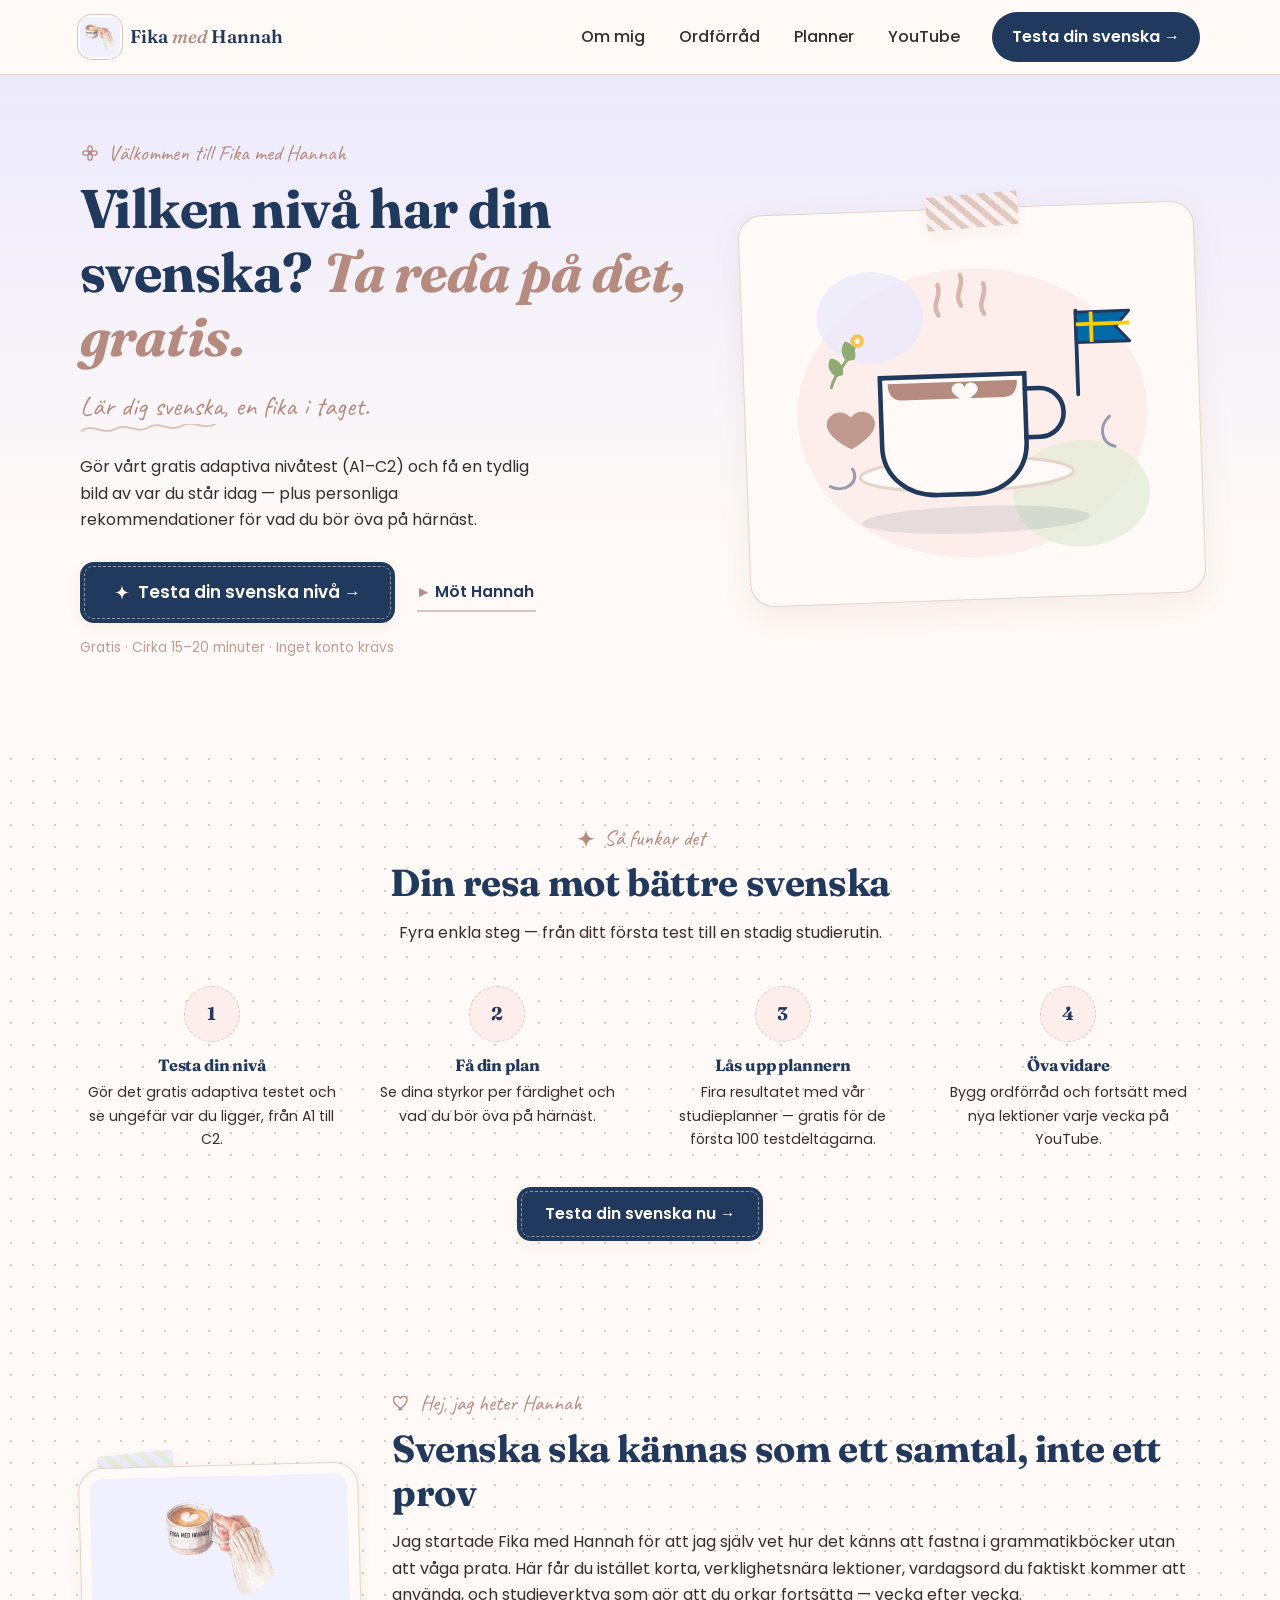
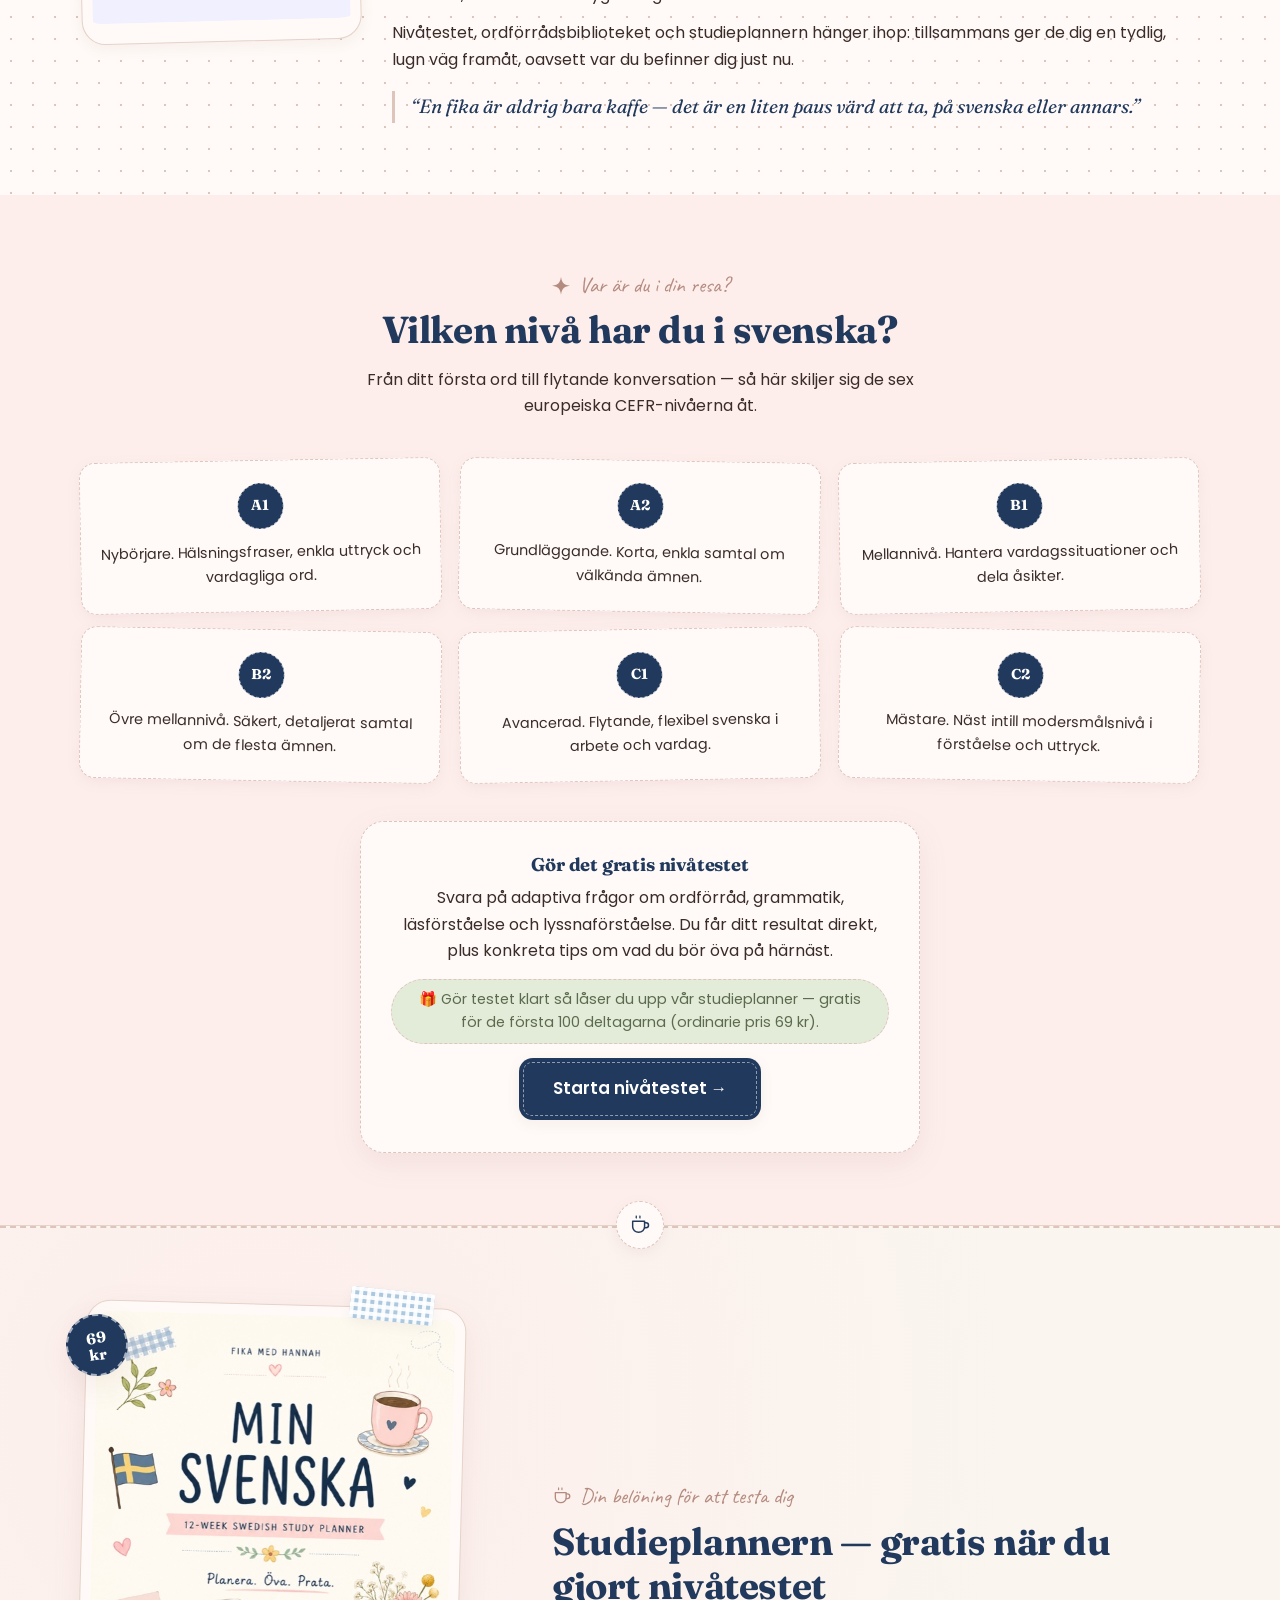
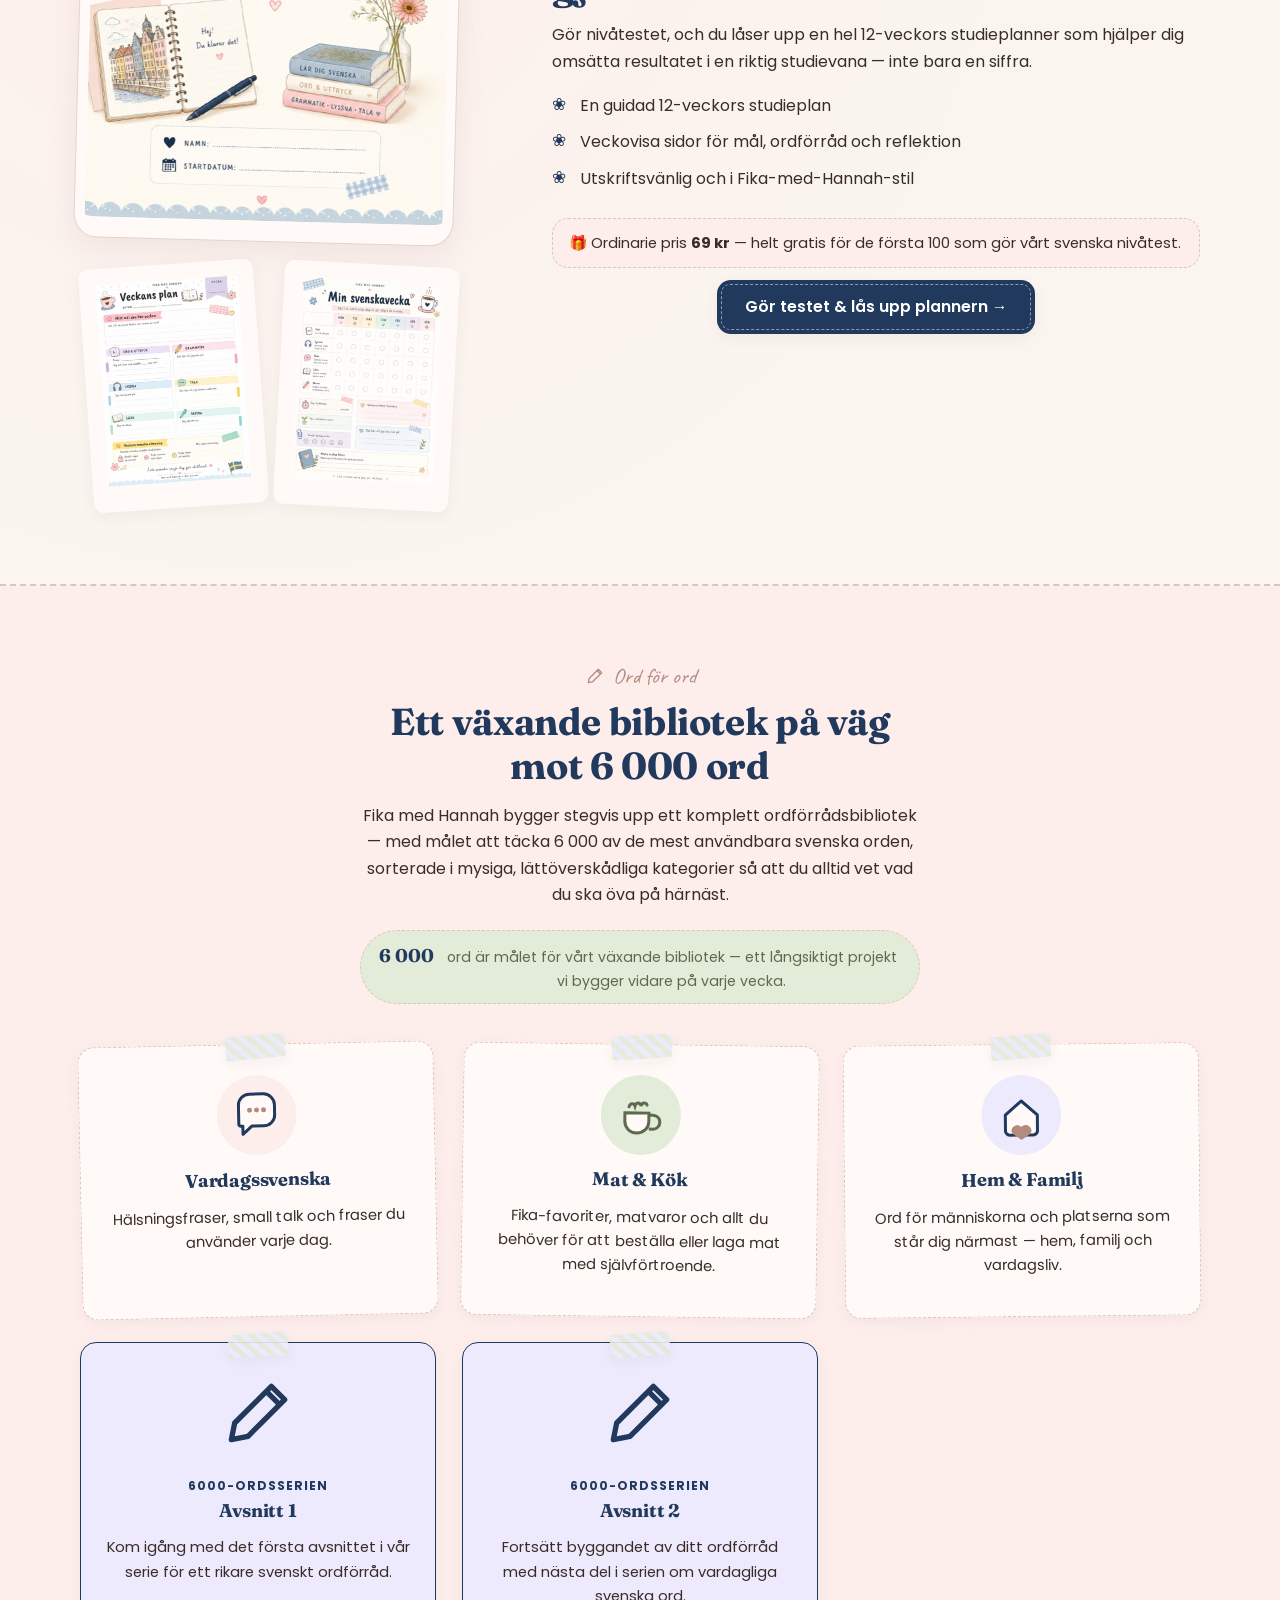
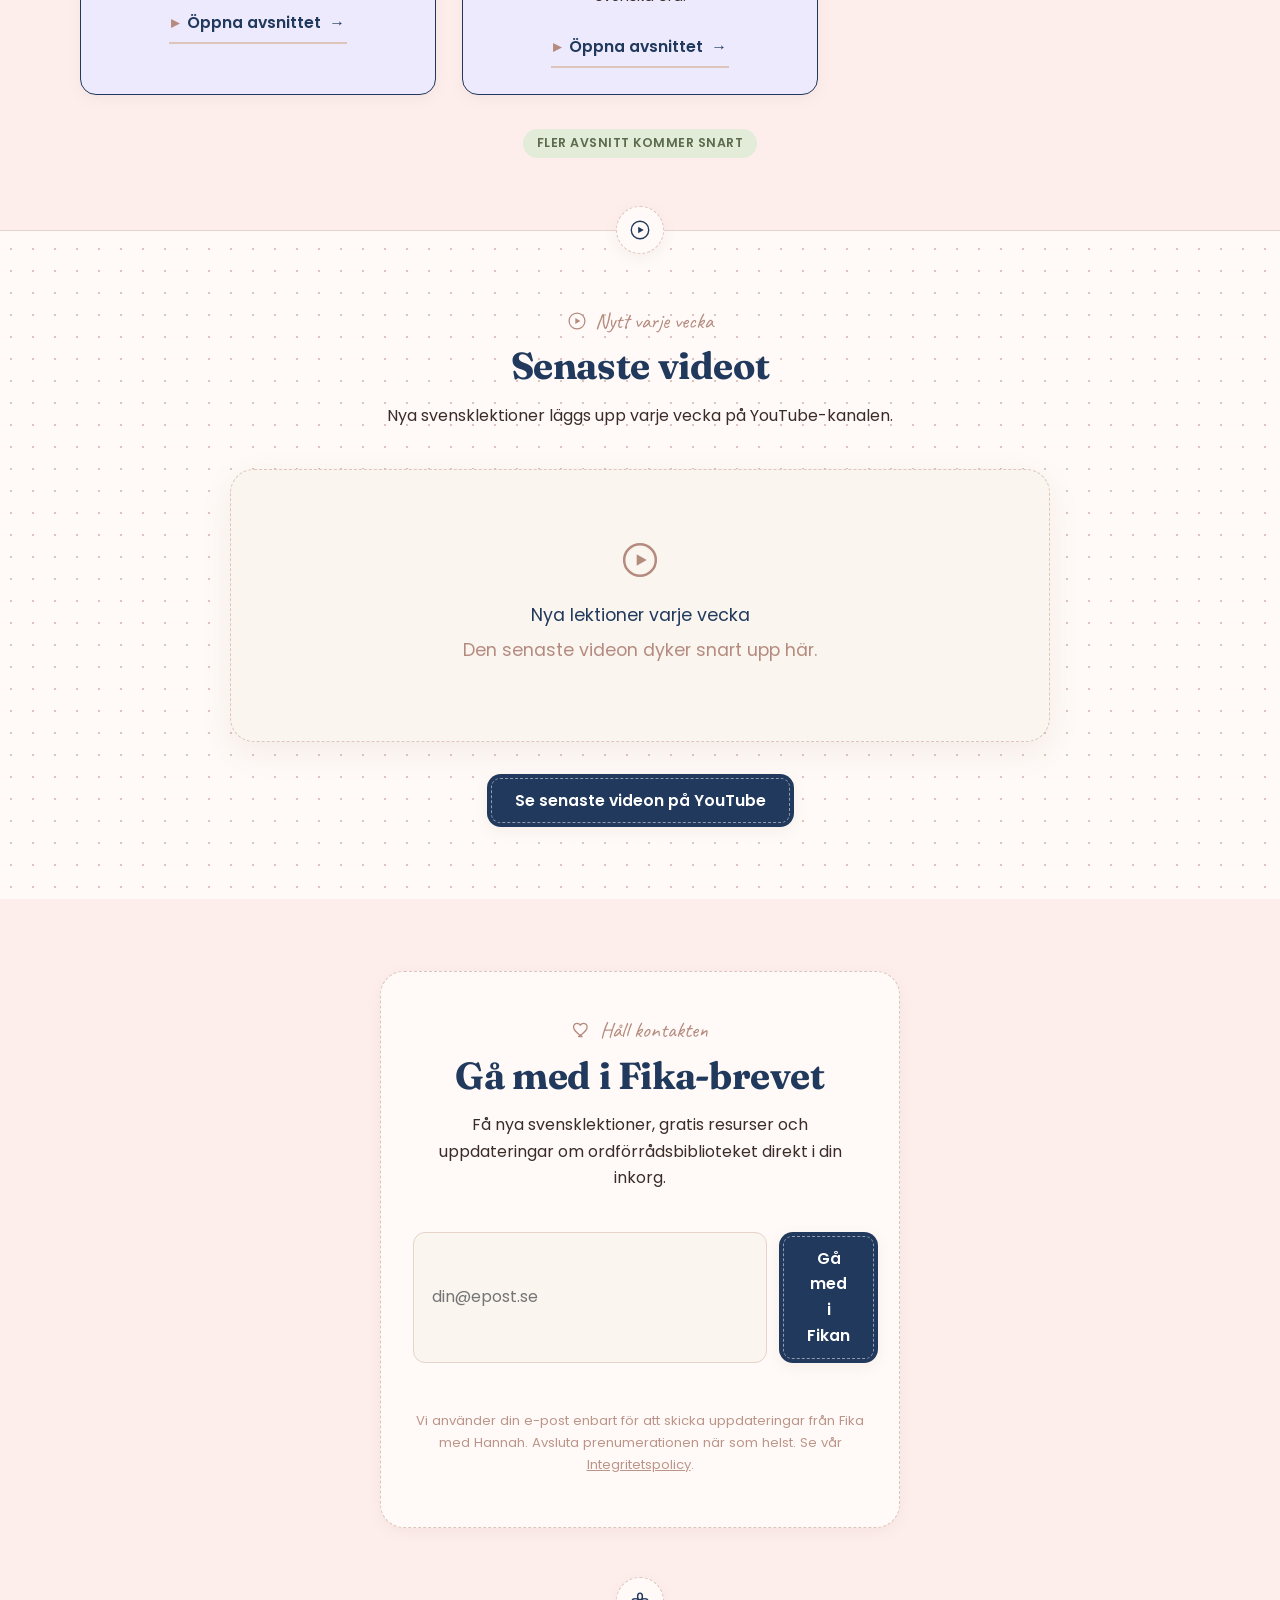
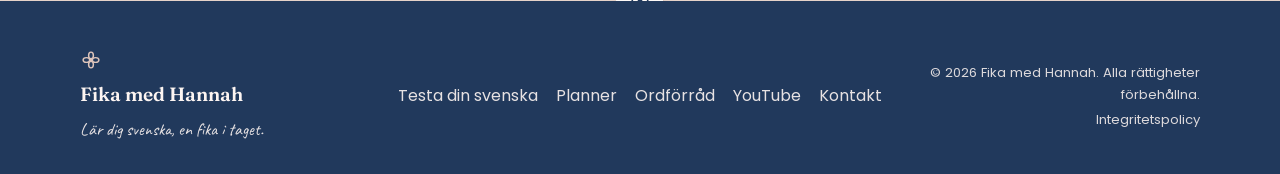
==== index.html @ 41937614 "Add word series episode 1 and 2" ====
<!DOCTYPE html>
<html lang="sv">
<head>
  <meta charset="UTF-8">
  <title>Fika med Hannah — Lär dig svenska, en fika i taget</title>
  <meta name="viewport" content="width=device-width, initial-scale=1.0">
  <meta name="description" content="Gör Fika med Hannahs gratis svenska nivåtest (A1–C2), få personliga rekommendationer och lås upp en gratis studieplanner — lär dig svenska, en fika i taget.">
  <meta name="theme-color" content="#fdeeec">

  <!-- Open Graph / social preview — replace og:image with a real 1200x630 brand image later -->
  <meta property="og:title" content="Fika med Hannah — Testa din svenska nivå, gratis">
  <meta property="og:description" content="Gör det gratis svenska nivåtestet (A1–C2) och lås upp en gratis studieplanner från Fika med Hannah.">
  <meta property="og:type" content="website">
  <meta property="og:image" content="assets/logo.png">

  <link rel="icon" type="image/svg+xml" href="assets/favicon.svg">
  <link rel="apple-touch-icon" href="assets/logo.png">

  <!-- Google Fonts: Fraunces (headings) + Poppins (body) + Caveat (hand-written accents) — matches the existing Fika med Hannah brand materials -->
  <link rel="preconnect" href="https://fonts.googleapis.com">
  <link rel="preconnect" href="https://fonts.gstatic.com" crossorigin>
  <link href="https://fonts.googleapis.com/css2?family=Fraunces:opsz,wght@9..144,500;9..144,600;9..144,700&family=Poppins:wght@400;500;600;700&family=Caveat:wght@600&display=swap" rel="stylesheet">

  <link rel="stylesheet" href="styles.css">
</head>
<body>

  <!-- Hand-drawn icon sprite used for decorative accents throughout the page -->
  <svg aria-hidden="true" style="position:absolute;width:0;height:0;overflow:hidden">
    <defs>
      <symbol id="i-flower" viewBox="0 0 24 24">
        <g fill="none" stroke="currentColor" stroke-width="1.6" stroke-linecap="round" stroke-linejoin="round">
          <ellipse cx="12" cy="7" rx="2.6" ry="3.6"/>
          <ellipse cx="12" cy="17" rx="2.6" ry="3.6"/>
          <ellipse cx="7" cy="12" rx="3.6" ry="2.6"/>
          <ellipse cx="17" cy="12" rx="3.6" ry="2.6"/>
          <circle cx="12" cy="12" r="2.2" fill="currentColor" stroke="none"/>
        </g>
      </symbol>
      <symbol id="i-heart" viewBox="0 0 24 24">
        <path d="M12 20s-7-4.6-9.5-9C.8 7.8 2.4 4 6 4c2 0 3.4 1.1 4 2.4C10.6 5.1 12 4 14 4c3.6 0 5.2 3.8 3.5 7-2.5 4.4-9.5 9-9.5 9z"
              fill="none" stroke="currentColor" stroke-width="1.6" stroke-linejoin="round"/>
      </symbol>
      <symbol id="i-star" viewBox="0 0 24 24">
        <path d="M12 2c.6 4.4 1.8 6.6 3 7.8 1.2 1.2 3.4 2.4 7.8 3-4.4.6-6.6 1.8-7.8 3-1.2 1.2-2.4 3.4-3 7.8-.6-4.4-1.8-6.6-3-7.8C7.8 14.6 5.6 13.4 1.2 12.8 5.6 12.2 7.8 11 9 9.8c1.2-1.2 2.4-3.4 3-7.8z"
              fill="currentColor"/>
      </symbol>
      <symbol id="i-mug" viewBox="0 0 24 24">
        <g fill="none" stroke="currentColor" stroke-width="1.6" stroke-linecap="round" stroke-linejoin="round">
          <path d="M4 8h13v6c0 3.3-2.9 6-6.5 6S4 17.3 4 14V8z"/>
          <path d="M17 9.5h1.5a2.8 2.8 0 0 1 0 5.6H17"/>
          <path d="M8 4.3c-.6-.7.3-1-.1-2M12 4.3c-.6-.7.3-1-.1-2" stroke-width="1.4"/>
        </g>
      </symbol>
      <symbol id="i-pencil" viewBox="0 0 24 24">
        <path d="M4 20l1-5 11-11 4 4-11 11-5 1z" fill="none" stroke="currentColor" stroke-width="1.6" stroke-linejoin="round"/>
        <path d="M14.5 5.5l4 4" fill="none" stroke="currentColor" stroke-width="1.6"/>
      </symbol>
      <symbol id="i-swirl" viewBox="0 0 180 14">
        <path d="M2 8c14-10 26 6 40-2 14-8 26 6 40-2 14-8 26 6 40-2 14-8 26 6 40-2"
              fill="none" stroke="currentColor" stroke-width="2.4" stroke-linecap="round"/>
      </symbol>
      <symbol id="i-play" viewBox="0 0 24 24">
        <circle cx="12" cy="12" r="9.5" fill="none" stroke="currentColor" stroke-width="1.5"/>
        <path d="M10 8.5l6 3.5-6 3.5z" fill="currentColor"/>
      </symbol>
    </defs>
  </svg>

  <a class="skip-link" href="#main">Skip to main content</a>

  <!-- ============ HEADER / NAV ============ -->
  <header class="site-header" id="siteHeader">
    <div class="wrap header-inner">
      <a class="brand" href="#home" aria-label="Fika med Hannah — home">
        <img class="brand-mark" src="assets/logo.png" alt="" width="40" height="40">
        <span class="brand-name">Fika <em>med</em> Hannah</span>
      </a>

      <button class="nav-toggle" id="navToggle" aria-expanded="false" aria-controls="primaryNav">
        <span class="sr-only">Menu</span>
        <span class="nav-toggle-bar"></span>
      </button>

      <nav class="primary-nav" id="primaryNav" aria-label="Primary">
        <ul>
          <li><a href="#about">Om mig</a></li>
          <li><a href="#vocabulary">Ordförråd</a></li>
          <li><a href="#planner">Planner</a></li>
          <li><a data-config-href="youtubeChannelUrl" href="#" target="_blank" rel="noopener">YouTube</a></li>
          <li><a class="nav-cta" href="level-test/">Testa din svenska &rarr;</a></li>
        </ul>
      </nav>
    </div>
  </header>

  <main id="main">

    <!-- ============ HERO ============ -->
    <section class="hero" id="home">
      <div class="wrap hero-inner">
        <div class="hero-copy">
          <p class="eyebrow"><svg class="eyebrow-icon" aria-hidden="true"><use href="#i-flower"/></svg>Välkommen till Fika med Hannah</p>
          <h1>Vilken nivå har din svenska? <em>Ta reda på det, gratis.</em></h1>
          <p class="tagline">Lär dig svenska, en fika i taget.</p>
          <svg class="tagline-swirl" aria-hidden="true"><use href="#i-swirl"/></svg>
          <p class="hero-text">
            Gör vårt gratis adaptiva nivåtest (A1–C2) och få en tydlig bild av var du står idag —
            plus personliga rekommendationer för vad du bör öva på härnäst.
          </p>
          <div class="button-row">
            <a class="btn btn-primary btn-large" href="level-test/"><svg aria-hidden="true" width="16" height="16"><use href="#i-star"/></svg>Testa din svenska nivå &rarr;</a>
            <a class="btn btn-secondary" href="#about">Möt Hannah</a>
          </div>
          <p class="hero-meta">Gratis · Cirka 15–20 minuter · Inget konto krävs</p>
        </div>

        <div class="hero-visual" aria-hidden="false">
          <img src="assets/hero-illustration.svg" alt="Illustration av en kaffekopp med hjärtformad mjölkskum, en svensk flaggvimpel och en liten blomkvist" width="560" height="460">
        </div>
      </div>
    </section>

    <!-- ============ HOW IT WORKS ============ -->
    <section class="section features" id="how-it-works">
      <div class="wrap">
        <div class="section-head center">
          <p class="eyebrow"><svg class="eyebrow-icon" aria-hidden="true"><use href="#i-star"/></svg>Så funkar det</p>
          <h2>Din resa mot bättre svenska</h2>
          <p>Fyra enkla steg — från ditt första test till en stadig studierutin.</p>
        </div>
        <ul class="feature-grid" role="list">
          <li class="feature-card">
            <span class="feature-icon feature-icon-num">1</span>
            <h3>Testa din nivå</h3>
            <p>Gör det gratis adaptiva testet och se ungefär var du ligger, från A1 till C2.</p>
          </li>
          <li class="feature-card">
            <span class="feature-icon feature-icon-num">2</span>
            <h3>Få din plan</h3>
            <p>Se dina styrkor per färdighet och vad du bör öva på härnäst.</p>
          </li>
          <li class="feature-card">
            <span class="feature-icon feature-icon-num">3</span>
            <h3>Lås upp plannern</h3>
            <p>Fira resultatet med vår studieplanner — gratis för de första 100 testdeltagarna.</p>
          </li>
          <li class="feature-card">
            <span class="feature-icon feature-icon-num">4</span>
            <h3>Öva vidare</h3>
            <p>Bygg ordförråd och fortsätt med nya lektioner varje vecka på YouTube.</p>
          </li>
        </ul>
        <div class="center how-it-works-cta">
          <a class="btn btn-primary" href="level-test/">Testa din svenska nu &rarr;</a>
        </div>
      </div>
    </section>

    <!-- ============ ABOUT ============ -->
    <section class="section about" id="about">
      <div class="wrap about-inner">
        <div class="about-photo">
          <img src="assets/logo.png" alt="Fika med Hannahs varumärkesillustration av en mugg, hållen under en varm fika">
        </div>
        <div class="about-copy">
          <p class="eyebrow"><svg class="eyebrow-icon" aria-hidden="true"><use href="#i-heart"/></svg>Hej, jag heter Hannah</p>
          <h2>Svenska ska kännas som ett samtal, inte ett prov</h2>
          <p>
            Jag startade Fika med Hannah för att jag själv vet hur det känns att fastna i grammatikböcker
            utan att våga prata. Här får du istället korta, verklighetsnära lektioner, vardagsord du
            faktiskt kommer att använda, och studieverktyg som gör att du orkar fortsätta — vecka efter vecka.
          </p>
          <p>
            Nivåtestet, ordförrådsbiblioteket och studieplannern hänger ihop: tillsammans ger de dig en
            tydlig, lugn väg framåt, oavsett var du befinner dig just nu.
          </p>
          <p class="pull-quote">&ldquo;En fika är aldrig bara kaffe — det är en liten paus värd att ta, på svenska eller annars.&rdquo;</p>
        </div>
      </div>
    </section>

    <!-- ============ SWEDISH LEVEL TEST ============ -->
    <section class="section level-test alt-bg" id="level-test">
      <div class="wrap">
        <div class="section-head center">
          <p class="eyebrow"><svg class="eyebrow-icon" aria-hidden="true"><use href="#i-star"/></svg>Var är du i din resa?</p>
          <h2>Vilken nivå har du i svenska?</h2>
          <p>Från ditt första ord till flytande konversation — så här skiljer sig de sex europeiska CEFR-nivåerna åt.</p>
        </div>

        <ul class="level-grid" role="list">
          <li class="level-card"><span class="level-tag">A1</span><p>Nybörjare. Hälsningsfraser, enkla uttryck och vardagliga ord.</p></li>
          <li class="level-card"><span class="level-tag">A2</span><p>Grundläggande. Korta, enkla samtal om välkända ämnen.</p></li>
          <li class="level-card"><span class="level-tag">B1</span><p>Mellannivå. Hantera vardagssituationer och dela åsikter.</p></li>
          <li class="level-card"><span class="level-tag">B2</span><p>Övre mellannivå. Säkert, detaljerat samtal om de flesta ämnen.</p></li>
          <li class="level-card"><span class="level-tag">C1</span><p>Avancerad. Flytande, flexibel svenska i arbete och vardag.</p></li>
          <li class="level-card"><span class="level-tag">C2</span><p>Mästare. Näst intill modersmålsnivå i förståelse och uttryck.</p></li>
        </ul>

        <div class="lt-cta-panel center">
          <h3>Gör det gratis nivåtestet</h3>
          <p>Svara på adaptiva frågor om ordförråd, grammatik, läsförståelse och lyssnaförståelse. Du får ditt resultat direkt, plus konkreta tips om vad du bör öva på härnäst.</p>
          <p class="lt-bonus-note">🎁 Gör testet klart så låser du upp vår studieplanner — gratis för de första 100 deltagarna (ordinarie pris 69 kr).</p>
          <a class="btn btn-primary btn-large" href="level-test/">Starta nivåtestet &rarr;</a>
        </div>
      </div>
    </section>

    <!-- ============ STUDY PLANNER (paid, first 100 downloads free) ============ -->
    <div class="divider" aria-hidden="true"><span class="divider-medallion"><svg><use href="#i-mug"/></svg></span></div>
    <section class="section planner-feature" id="planner">
      <div class="wrap planner-inner">
        <div class="planner-visual">
          <span class="price-sticker" aria-hidden="true">69<br>kr</span>
          <img src="assets/planner-cover.jpg" alt="Cover of the Min Svenska 12-week Swedish study planner by Fika med Hannah" width="509" height="720">
          <div class="planner-gallery">
            <img src="assets/planner-preview-1.jpg" alt="A weekly planning page inside the study planner, with a colour-coded day-by-day study schedule" width="452" height="640">
            <img src="assets/planner-preview-2.jpg" alt="A weekly habit tracker page inside the study planner for logging words, listening, speaking, reading and writing practice" width="452" height="640">
          </div>
        </div>
        <div class="planner-copy">
          <p class="eyebrow"><svg class="eyebrow-icon" aria-hidden="true"><use href="#i-mug"/></svg>Din belöning för att testa dig</p>
          <h2>Studieplannern — gratis när du gjort nivåtestet</h2>
          <p>Gör nivåtestet, och du låser upp en hel 12-veckors studieplanner som hjälper dig omsätta resultatet i en riktig studievana — inte bara en siffra.</p>
          <ul class="planner-points">
            <li>En guidad 12-veckors studieplan</li>
            <li>Veckovisa sidor för mål, ordförråd och reflektion</li>
            <li>Utskriftsvänlig och i Fika-med-Hannah-stil</li>
          </ul>
          <p class="planner-offer">🎁 Ordinarie pris <strong>69 kr</strong> — helt gratis för de första 100 som gör vårt svenska nivåtest.</p>

          <div class="center planner-cta">
            <a class="btn btn-primary" href="level-test/" aria-describedby="plannerClaimCount">Gör testet &amp; lås upp plannern &rarr;</a>
            <p class="soon-badge is-hidden" id="plannerClaimCount"></p>
          </div>
        </div>
      </div>
    </section>

    <!-- ============ VOCABULARY ============ -->
    <section class="section vocabulary alt-bg" id="vocabulary">
      <div class="wrap">
        <div class="section-head center">
          <p class="eyebrow"><svg class="eyebrow-icon" aria-hidden="true"><use href="#i-pencil"/></svg>Ord för ord</p>
          <h2>Ett växande bibliotek på väg mot 6 000 ord</h2>
          <p>
            Fika med Hannah bygger stegvis upp ett komplett ordförrådsbibliotek — med målet att täcka
            6 000 av de mest användbara svenska orden, sorterade i mysiga, lättöverskådliga kategorier
            så att du alltid vet vad du ska öva på härnäst.
          </p>
          <p class="vocab-stat"><span class="vocab-stat-number">6 000</span> ord är målet för vårt växande bibliotek — ett långsiktigt projekt vi bygger vidare på varje vecka.</p>
        </div>

        <ul class="vocab-grid" role="list">
          <li class="vocab-card">
            <img src="assets/icons/icon-everyday.svg" alt="" width="80" height="80">
            <h3>Vardagssvenska</h3>
            <p>Hälsningsfraser, small talk och fraser du använder varje dag.</p>
          </li>
          <li class="vocab-card">
            <img src="assets/icons/icon-food.svg" alt="" width="80" height="80">
            <h3>Mat &amp; Kök</h3>
            <p>Fika-favoriter, matvaror och allt du behöver för att beställa eller laga mat med självförtroende.</p>
          </li>
          <li class="vocab-card">
            <img src="assets/icons/icon-home.svg" alt="" width="80" height="80">
            <h3>Hem &amp; Familj</h3>
            <p>Ord för människorna och platserna som står dig närmast — hem, familj och vardagsliv.</p>
          </li>
          <li class="vocab-card vocab-card-episode">
            <svg class="vocab-card-icon" aria-hidden="true"><use href="#i-pencil"/></svg>
            <p class="vocab-card-label">6000-ordsserien</p>
            <h3>Avsnitt 1</h3>
            <p>Kom igång med det första avsnittet i vår serie för ett rikare svenskt ordförråd.</p>
            <a class="btn btn-secondary" href="downloads/word-series-episode-1.pdf" target="_blank" rel="noopener">Öppna avsnittet <span aria-hidden="true">&rarr;</span></a>
          </li>
          <li class="vocab-card vocab-card-episode">
            <svg class="vocab-card-icon" aria-hidden="true"><use href="#i-pencil"/></svg>
            <p class="vocab-card-label">6000-ordsserien</p>
            <h3>Avsnitt 2</h3>
            <p>Fortsätt byggandet av ditt ordförråd med nästa del i serien om vardagliga svenska ord.</p>
            <a class="btn btn-secondary" href="downloads/word-series-episode-2.pdf" target="_blank" rel="noopener">Öppna avsnittet <span aria-hidden="true">&rarr;</span></a>
          </li>
        </ul>

        <div class="center vocab-cta">
          <p class="soon-badge">Fler avsnitt kommer snart</p>
        </div>
      </div>
    </section>

    <!-- ============ LATEST LESSON ============ -->
    <div class="divider" aria-hidden="true"><span class="divider-medallion"><svg><use href="#i-play"/></svg></span></div>
    <section class="section latest-lesson" id="latest-lesson">
      <div class="wrap">
        <div class="section-head center">
          <p class="eyebrow"><svg class="eyebrow-icon" aria-hidden="true"><use href="#i-play"/></svg>Nytt varje vecka</p>
          <h2>Senaste videot</h2>
          <p>Nya svensklektioner läggs upp varje vecka på YouTube-kanalen.</p>
        </div>

        <!-- Responsive YouTube embed; swap in a real video ID via CONFIG.latestVideoId in script.js -->
        <div class="video-frame" id="videoFrame">
          <div class="video-placeholder" id="videoPlaceholder">
            <svg class="video-placeholder-icon" aria-hidden="true"><use href="#i-play"/></svg>
            <p>Nya lektioner varje vecka</p>
            <p class="video-placeholder-sub">Den senaste videon dyker snart upp här.</p>
          </div>
        </div>

        <div class="center">
          <a class="btn btn-primary" data-config-href="youtubeChannelUrl" href="#" target="_blank" rel="noopener">Se senaste videon på YouTube</a>
        </div>
      </div>
    </section>

    <!-- ============ EMAIL SIGNUP ============ -->
    <section class="section signup alt-bg" id="signup">
      <div class="wrap signup-inner">
        <div class="section-head center">
          <p class="eyebrow"><svg class="eyebrow-icon" aria-hidden="true"><use href="#i-heart"/></svg>Håll kontakten</p>
          <h2>Gå med i Fika-brevet</h2>
          <p>Få nya svensklektioner, gratis resurser och uppdateringar om ordförrådsbiblioteket direkt i din inkorg.</p>
        </div>

        <!--
          FRONTEND-ONLY FORM.
          To connect a real provider (MailerLite, Brevo, ConvertKit, etc.):
            1. Replace the form "action" attribute below with the endpoint your provider gives you.
            2. Remove/adjust the JS preventDefault() handler in script.js (search for "EMAIL SIGNUP").
            3. Give the email <input> the "name" attribute your provider expects (e.g. "email").
          Until then, submissions just show a friendly thank-you message and go nowhere.
        -->
        <form class="signup-form" id="signupForm" action="#" method="post" novalidate>
          <label class="sr-only" for="signupEmail">E-postadress</label>
          <input class="signup-input" type="email" id="signupEmail" name="email" placeholder="din@epost.se" autocomplete="email" required>
          <button class="btn btn-primary" type="submit">Gå med i Fikan</button>
        </form>
        <p class="signup-message" id="signupMessage" role="status" aria-live="polite"></p>
        <p class="privacy-note">Vi använder din e-post enbart för att skicka uppdateringar från Fika med Hannah. Avsluta prenumerationen när som helst. Se vår <a href="privacy-policy.html">Integritetspolicy</a>.</p>
      </div>
    </section>

  </main>

  <div class="divider" aria-hidden="true"><span class="divider-medallion"><svg><use href="#i-flower"/></svg></span></div>

  <!-- ============ FOOTER ============ -->
  <footer class="site-footer">
    <div class="wrap footer-inner">
      <div class="footer-brand">
        <svg class="footer-icon" aria-hidden="true"><use href="#i-flower"/></svg>
        <span class="footer-name">Fika med Hannah</span>
        <span class="footer-tagline">Lär dig svenska, en fika i taget.</span>
      </div>

      <nav class="footer-nav" aria-label="Footer">
        <ul>
          <li><a href="level-test/">Testa din svenska</a></li>
          <li><a href="#planner">Planner</a></li>
          <li><a href="#vocabulary">Ordförråd</a></li>
          <li><a data-config-href="youtubeChannelUrl" href="#" target="_blank" rel="noopener">YouTube</a></li>
          <!-- Placeholder contact — replace with a real inbox address -->
          <li><a href="mailto:hello@fikamedhannah.com">Kontakt</a></li>
        </ul>
      </nav>

      <div class="footer-legal">
        <p>&copy; <span id="year"></span> Fika med Hannah. Alla rättigheter förbehållna.</p>
        <p><a href="privacy-policy.html">Integritetspolicy</a></p>
      </div>
    </div>
  </footer>

  <script src="script.js"></script>
  <script type="module" src="assets/js/planner-claim-count.js"></script>
</body>
</html>
---- styles.css ----
/* =========================================================
   Fika med Hannah — stylesheet
   Cute, premium, editorial Scandinavian planner design. Mobile-first.
   ========================================================= */

:root {
  /* ---- Brand colors (kept consistent with existing Fika med Hannah brand art) ---- */
  --ink: #3a2c28;            /* body text */
  --paper: #fffaf7;          /* cards / cream white */
  --cream: #faf5ef;          /* warm beige background */
  --blush: #fdeeec;          /* pastel pink background */
  --lavender: #eceafc;       /* soft alt background */
  --sage: #e3ebd9;           /* sage green background tint */
  --sage-ink: #5c6b4d;       /* sage green text/icon accent */
  --rose: #b58b7f;           /* muted red / rose accent (script text, hearts, hover pop) */
  --rose-dark: #21395c;      /* deep navy — headings, primary buttons, nav (matches the planner's cover branding) */
  --rose-light: #dec5bb;     /* soft border / secondary accent */
  --line: #e6d3c9;           /* hairline borders */
  --sky: #a9c6de;            /* gingham washi-tape check (matches the planner's blue tape) */
  --sky-light: #e3eef6;      /* gingham washi-tape base */

  /* ---- Type ---- */
  --font-heading: 'Fraunces', Georgia, serif;
  --font-body: 'Poppins', -apple-system, BlinkMacSystemFont, 'Segoe UI', sans-serif;
  --font-script: 'Caveat', cursive;

  /* ---- Layout ---- */
  --max-width: 1160px;
  --radius-lg: 24px;
  --radius-md: 16px;
  --radius-sm: 10px;
  --shadow-soft: 0 10px 30px rgba(143, 107, 96, 0.10);
  --shadow-softer: 0 4px 14px rgba(143, 107, 96, 0.08);
}

/* ---------- Reset ---------- */
*, *::before, *::after { box-sizing: border-box; }
html { scroll-behavior: smooth; }
body {
  margin: 0;
  background-color: var(--paper);
  /* faint dot-grid, like planner paper */
  background-image: radial-gradient(var(--rose-light) 1px, transparent 1px);
  background-size: 22px 22px;
  color: var(--ink);
  font-family: var(--font-body);
  line-height: 1.65;
  -webkit-font-smoothing: antialiased;
}
img { max-width: 100%; height: auto; display: block; }
ul { list-style: none; margin: 0; padding: 0; }
a { color: inherit; text-decoration: none; }
button { font: inherit; cursor: pointer; }

h1, h2, h3 {
  font-family: var(--font-heading);
  color: var(--rose-dark);
  line-height: 1.18;
  margin: 0 0 14px;
  letter-spacing: -0.01em;
}
h1 { font-size: clamp(2.1rem, 5vw + 1rem, 3.4rem); }
h2 { font-size: clamp(1.6rem, 3vw + 1rem, 2.35rem); }
h2 em, h1 em { font-style: italic; color: var(--rose); }
h3 { font-size: 1.15rem; }
p { margin: 0 0 12px; }

.sr-only {
  position: absolute;
  width: 1px; height: 1px;
  padding: 0; margin: -1px;
  overflow: hidden;
  clip: rect(0, 0, 0, 0);
  white-space: nowrap; border: 0;
}

.is-hidden { display: none !important; }

.skip-link {
  position: absolute;
  left: 8px; top: -60px;
  background: var(--rose-dark);
  color: #fff;
  padding: 10px 16px;
  border-radius: var(--radius-sm);
  z-index: 1000;
  transition: top .2s ease;
}
.skip-link:focus { top: 8px; }

/* focus visibility across the site */
a:focus-visible,
button:focus-visible,
input:focus-visible {
  outline: 3px solid var(--rose);
  outline-offset: 3px;
  border-radius: var(--radius-sm);
}

.wrap {
  max-width: var(--max-width);
  margin: 0 auto;
  padding: 0 20px;
}

.section { padding: 72px 0; }
.alt-bg { background-image: none; background-color: var(--blush); }

.section-head { max-width: 56ch; margin: 0 0 40px; }
.section-head.center { margin-left: auto; margin-right: auto; text-align: center; }
.center { text-align: center; }

.eyebrow {
  display: inline-flex;
  align-items: center;
  gap: 8px;
  font-family: var(--font-script);
  font-size: 1.35rem;
  color: var(--rose);
  margin: 0 0 6px;
}
.eyebrow-icon { width: 20px; height: 20px; flex-shrink: 0; color: var(--rose); }

/* small decorative squiggle used under the hero tagline */
.tagline-swirl { display: block; width: 150px; height: 12px; color: var(--rose-light); margin: -6px 0 18px; }

/* a quiet, hand-written pull-quote (About section) */
.pull-quote {
  font-family: var(--font-heading);
  font-style: italic;
  font-size: 1.2rem;
  color: var(--rose-dark);
  border-left: 3px solid var(--rose-light);
  padding-left: 16px;
  margin: 18px 0 0;
}

/* ---------- Divider ornament between sections ---------- */
.divider {
  position: relative;
  height: 1px;
  background: var(--line);
}
.divider-medallion {
  position: absolute;
  top: 50%; left: 50%;
  transform: translate(-50%, -50%);
  width: 48px; height: 48px;
  background: var(--paper);
  border: 1.5px dashed var(--rose-light);
  border-radius: 50%;
  display: flex;
  align-items: center;
  justify-content: center;
  color: var(--rose-dark);
  box-shadow: var(--shadow-softer);
}
.divider-medallion svg { width: 22px; height: 22px; }

/* ---------- Buttons ---------- */
.btn {
  display: inline-flex;
  align-items: center;
  justify-content: center;
  gap: 8px;
  font-family: inherit;
  font-weight: 600;
  font-size: 0.98rem;
  border: none;
  background: none;
  cursor: pointer;
  text-decoration: none;
  transition: transform .18s ease, box-shadow .18s ease, background-color .18s ease, color .18s ease;
}
.btn:active { transform: translateY(0) rotate(0) !important; }

.btn-primary {
  position: relative;
  padding: 14px 28px;
  border-radius: 14px;
  background: var(--rose-dark);
  color: #fff;
  box-shadow: var(--shadow-softer);
}
.btn-primary::after {
  content: '';
  position: absolute;
  inset: 4px;
  border: 1.5px dashed rgba(255, 255, 255, 0.5);
  border-radius: 9px;
  pointer-events: none;
}
.btn-primary:hover { background: var(--rose); transform: translateY(-2px) rotate(-1deg); box-shadow: var(--shadow-soft); }

/* secondary CTAs read as quiet editorial links, not competing buttons */
.btn-secondary {
  padding: 6px 2px;
  color: var(--rose-dark);
  border-bottom: 2px solid var(--rose-light);
}
.btn-secondary::before { content: '\25B8\0020'; color: var(--rose); }
.btn-secondary:hover { color: var(--rose); border-bottom-color: var(--rose); transform: translateX(2px); }

.btn-large { padding: 17px 34px; font-size: 1.05rem; }

.button-row { display: flex; flex-wrap: wrap; align-items: center; gap: 22px; margin-top: 28px; }

/* ---------- Header / Nav ---------- */
.site-header {
  position: sticky;
  top: 0;
  z-index: 100;
  background: rgba(255, 250, 247, 0.92);
  backdrop-filter: saturate(180%) blur(8px);
  border-bottom: 1px solid var(--line);
}
.header-inner {
  display: flex;
  align-items: center;
  justify-content: space-between;
  padding-top: 12px;
  padding-bottom: 12px;
}
.brand { display: flex; align-items: center; gap: 10px; }
.brand-mark {
  width: 40px; height: 40px;
  border-radius: 12px;
  object-fit: cover;
  box-shadow: 0 0 0 2px #fff, 0 0 0 3px var(--rose-light);
}
.brand-name {
  font-family: var(--font-heading);
  font-weight: 600;
  font-size: 1.15rem;
  color: var(--rose-dark);
}
.brand-name em { font-style: italic; color: var(--rose); font-weight: 500; }

.nav-toggle {
  display: flex;
  flex-direction: column;
  gap: 5px;
  background: transparent;
  border: none;
  padding: 10px;
  border-radius: var(--radius-sm);
}
.nav-toggle-bar,
.nav-toggle-bar::before,
.nav-toggle-bar::after {
  content: '';
  display: block;
  width: 22px;
  height: 2px;
  background: var(--rose-dark);
  border-radius: 2px;
  transition: transform .2s ease, opacity .2s ease;
}
.nav-toggle-bar::before { transform: translateY(-7px); }
.nav-toggle-bar::after { transform: translateY(5px); }
.nav-toggle[aria-expanded="true"] .nav-toggle-bar { background: transparent; }
.nav-toggle[aria-expanded="true"] .nav-toggle-bar::before { transform: translateY(0) rotate(45deg); }
.nav-toggle[aria-expanded="true"] .nav-toggle-bar::after { transform: translateY(0) rotate(-45deg); }

.primary-nav {
  position: absolute;
  top: 100%; left: 0; right: 0;
  background: var(--paper);
  border-bottom: 1px solid var(--line);
  max-height: 0;
  overflow: hidden;
  transition: max-height .25s ease;
}
.primary-nav.is-open { max-height: 320px; }
.primary-nav ul { display: flex; flex-direction: column; padding: 8px 20px 18px; }
.primary-nav a {
  display: flex;
  align-items: center;
  gap: 6px;
  padding: 12px 4px;
  font-weight: 500;
  border-bottom: 1px solid var(--line);
}
.primary-nav li:last-child a { border-bottom: none; }
.primary-nav a.nav-cta {
  justify-content: center;
  margin-top: 10px;
  color: #fff;
  font-weight: 600;
  background: var(--rose-dark);
  border-radius: 999px;
  padding: 12px 20px;
  transition: background-color .18s ease, transform .18s ease;
}
.primary-nav a.nav-cta:hover { background: var(--rose); color: #fff; transform: translateY(-1px); }
.nav-cta svg { width: 16px; height: 16px; }

@media (min-width: 780px) {
  .nav-toggle { display: none; }
  .primary-nav {
    position: static;
    max-height: none;
    background: transparent;
    border: none;
    overflow: visible;
  }
  .primary-nav ul { flex-direction: row; align-items: center; gap: 30px; padding: 0; }
  .primary-nav a { border: none; padding: 6px 2px; position: relative; }
  .primary-nav a:not(.nav-cta)::after {
    content: '';
    position: absolute;
    left: 0; right: 100%;
    bottom: -2px;
    height: 2px;
    background: var(--rose);
    transition: right .2s ease;
  }
  .primary-nav a:not(.nav-cta):hover::after { right: 0; }
  .primary-nav a.nav-cta { margin-top: 0; }
}

/* ---------- Hero ---------- */
.hero { padding: 60px 0 76px; background: linear-gradient(180deg, var(--lavender), var(--paper) 70%); }
.hero-inner { display: grid; gap: 48px; }
.hero-text { max-width: 46ch; color: var(--ink); }
.hero-meta { margin-top: 14px; font-size: 0.85rem; color: var(--rose); opacity: .85; }
.tagline {
  font-family: var(--font-script);
  font-size: 1.7rem;
  color: var(--rose);
  margin: 0 0 2px;
}
.hero-visual {
  position: relative;
  justify-self: center;
  max-width: 400px;
}
.hero-visual::before {
  content: '';
  position: absolute;
  top: -14px; left: 50%;
  width: 92px; height: 34px;
  transform: translateX(-50%) rotate(-5deg);
  background: repeating-linear-gradient(45deg, var(--rose-light), var(--rose-light) 6px, transparent 6px, transparent 12px), var(--blush);
  opacity: .9;
  border-radius: 3px;
  box-shadow: var(--shadow-softer);
  z-index: 1;
}
.hero-visual img {
  position: relative;
  background: var(--paper);
  border-radius: var(--radius-lg);
  box-shadow: var(--shadow-soft);
  border: 1px solid var(--line);
  padding: 14px 14px 26px;
  transform: rotate(-2deg);
  transition: transform .3s ease;
}
.hero-visual:hover img { transform: rotate(0deg) scale(1.015); }

@media (min-width: 860px) {
  .hero-inner { grid-template-columns: 1.15fr 0.85fr; align-items: center; }
  .hero-visual { justify-self: end; max-width: none; }
}

/* ---------- Features ---------- */
.feature-grid {
  display: grid;
  gap: 22px;
  grid-template-columns: repeat(2, 1fr);
  text-align: center;
}
@media (min-width: 700px) { .feature-grid { grid-template-columns: repeat(4, 1fr); } }

.feature-card { padding: 0 6px; }
.feature-icon {
  display: flex;
  align-items: center;
  justify-content: center;
  width: 56px; height: 56px;
  margin: 0 auto 14px;
  background: var(--blush);
  border: 1.5px dashed var(--rose-light);
  border-radius: 50%;
  color: var(--rose-dark);
}
.feature-icon svg { width: 26px; height: 26px; }
.feature-icon-num { font-family: var(--font-heading); font-weight: 700; font-size: 1.15rem; }
.feature-card h3 { font-size: 1.02rem; margin-bottom: 6px; }
.feature-card p { font-size: 0.88rem; margin: 0; }
.how-it-works-cta { margin-top: 36px; }

/* ---------- About ---------- */
.about-inner { display: grid; gap: 32px; align-items: center; }
.about-photo {
  position: relative;
  max-width: 300px;
  margin: 0 auto;
}
.about-photo::before {
  content: '';
  position: absolute;
  top: -12px; left: 18px;
  width: 76px; height: 30px;
  transform: rotate(-6deg);
  background: repeating-linear-gradient(45deg, var(--sage), var(--sage) 6px, transparent 6px, transparent 12px), var(--lavender);
  opacity: .9;
  border-radius: 3px;
  box-shadow: var(--shadow-softer);
}
.about-photo img {
  position: relative;
  border-radius: var(--radius-lg);
  box-shadow: var(--shadow-softer);
  border: 1px solid var(--line);
  background: var(--paper);
  padding: 10px 10px 20px;
  transform: rotate(-1.5deg);
}
@media (min-width: 780px) {
  .about-inner { grid-template-columns: 280px 1fr; }
  .about-photo { margin: 0; }
}

/* ---------- Level test ---------- */
.level-grid {
  display: grid;
  grid-template-columns: repeat(2, 1fr);
  gap: 18px;
  margin-bottom: 40px;
}
@media (min-width: 700px) { .level-grid { grid-template-columns: repeat(3, 1fr); } }

.level-card {
  min-width: 0;
  background: var(--paper);
  border: 1.5px dashed var(--rose-light);
  border-radius: var(--radius-md);
  padding: 22px 16px;
  text-align: center;
  box-shadow: var(--shadow-softer);
  transition: transform .18s ease, box-shadow .18s ease;
}
.level-card:nth-child(odd) { transform: rotate(-1deg); }
.level-card:nth-child(even) { transform: rotate(1deg); }
.level-card:hover { transform: translateY(-4px) rotate(0deg); box-shadow: var(--shadow-soft); }
.level-tag {
  display: flex;
  align-items: center;
  justify-content: center;
  width: 46px; height: 46px;
  margin: 0 auto 12px;
  font-family: var(--font-heading);
  font-weight: 700;
  color: #fff;
  background: var(--rose-dark);
  border-radius: 50%;
  border: 1.5px dashed rgba(255,255,255,.55);
  font-size: 0.9rem;
}
.level-card p { font-size: 0.9rem; margin: 0; color: var(--ink); overflow-wrap: break-word; }

/* CTA panel promoting the level test, sits below the level grid */
.lt-cta-panel {
  max-width: 560px;
  margin: 0 auto;
  padding: 32px 30px;
  background: var(--paper);
  border: 1.5px dashed var(--rose-light);
  border-radius: var(--radius-lg);
  box-shadow: var(--shadow-soft);
}
.lt-cta-panel h3 { margin-bottom: 10px; }
.lt-cta-panel p { margin-bottom: 14px; }
.lt-bonus-note {
  display: inline-block;
  margin-bottom: 18px;
  padding: 8px 16px;
  background: var(--sage);
  border: 1.5px dashed var(--rose-light);
  border-radius: 999px;
  font-size: 0.9rem;
  color: var(--sage-ink);
}

/* ---------- Planner feature ---------- */
.planner-feature {
  background: radial-gradient(circle at 20% 20%, var(--blush), var(--cream) 60%);
  padding: 76px 0;
  border-top: 2px dashed var(--rose-light);
  border-bottom: 2px dashed var(--rose-light);
}
.planner-inner { display: grid; gap: 40px; align-items: center; }
.planner-visual {
  position: relative;
  justify-self: center;
  max-width: 380px;
}
.planner-visual::before {
  content: '';
  position: absolute;
  top: -14px; right: 26px;
  width: 84px; height: 32px;
  transform: rotate(6deg);
  background-color: var(--sky);
  background-image:
    linear-gradient(90deg, var(--sky-light) 50%, transparent 50%),
    linear-gradient(var(--sky-light) 50%, transparent 50%);
  background-size: 8px 8px;
  background-blend-mode: screen;
  opacity: .95;
  border-radius: 3px;
  box-shadow: var(--shadow-softer);
  z-index: 1;
}
.price-sticker {
  position: absolute;
  top: 10px; left: -14px;
  z-index: 2;
  display: flex;
  align-items: center;
  justify-content: center;
  width: 62px; height: 62px;
  padding-top: 2px;
  font-family: var(--font-heading);
  font-weight: 700;
  font-size: 0.95rem;
  line-height: 1.15;
  text-align: center;
  color: #fff;
  background: var(--rose-dark);
  border-radius: 50%;
  border: 2px dashed rgba(255, 255, 255, .6);
  box-shadow: var(--shadow-soft);
  transform: rotate(-9deg);
}
.planner-visual img {
  position: relative;
  border-radius: var(--radius-lg);
  box-shadow: var(--shadow-soft);
  border: 1px solid var(--line);
  background: var(--paper);
  padding: 10px 10px 20px;
  transform: rotate(1.5deg);
  transition: transform .3s ease;
}
.planner-visual:hover img { transform: rotate(0deg) scale(1.015); }
.planner-gallery {
  display: flex;
  justify-content: center;
  gap: 18px;
  margin-top: 22px;
}
.planner-gallery img {
  width: 46%;
  border-radius: var(--radius-sm);
  border: 6px solid var(--paper);
  box-shadow: var(--shadow-softer);
  transition: transform .2s ease, box-shadow .2s ease;
}
.planner-gallery img:nth-child(1) { transform: rotate(-4deg); }
.planner-gallery img:nth-child(2) { transform: rotate(3deg); }
.planner-gallery img:hover { transform: rotate(0deg) scale(1.04); box-shadow: var(--shadow-soft); }
.planner-points { margin: 18px 0 26px; }
.planner-points li {
  position: relative;
  padding-left: 28px;
  margin-bottom: 10px;
}
.planner-points li::before {
  content: '\2740';
  position: absolute;
  left: 0; top: -2px;
  color: var(--rose-dark);
  font-size: 1.05rem;
}
.planner-offer {
  font-size: 0.92rem;
  padding: 12px 16px;
  background: var(--blush);
  border: 1.5px dashed var(--rose-light);
  border-radius: var(--radius-md);
}
@media (min-width: 860px) {
  .planner-inner { grid-template-columns: 0.8fr 1.2fr; }
  .planner-visual { justify-self: start; }
}

/* ---------- Vocabulary ---------- */
.vocab-stat {
  display: inline-flex;
  align-items: baseline;
  gap: 8px;
  margin: 10px 0 0;
  padding: 10px 18px;
  background: var(--sage);
  border: 1.5px dashed var(--rose-light);
  border-radius: 999px;
  font-size: 0.88rem;
  color: var(--sage-ink);
}
.vocab-stat-number { flex-shrink: 0; white-space: nowrap; font-family: var(--font-heading); font-weight: 700; font-size: 1.15rem; color: var(--rose-dark); }
.vocab-grid {
  display: grid;
  gap: 26px;
  grid-template-columns: 1fr;
  margin-bottom: 34px;
}
@media (min-width: 700px) { .vocab-grid { grid-template-columns: repeat(3, 1fr); } }

.vocab-card {
  position: relative;
  background: var(--paper);
  border: 1.5px dashed var(--rose-light);
  border-radius: var(--radius-md);
  padding: 30px 22px 26px;
  text-align: center;
  box-shadow: var(--shadow-softer);
  transition: transform .18s ease, box-shadow .18s ease;
}
.vocab-card::before {
  content: '';
  position: absolute;
  top: -10px; left: 50%;
  width: 60px; height: 24px;
  transform: translateX(-50%) rotate(-4deg);
  background: repeating-linear-gradient(45deg, var(--sage), var(--sage) 5px, transparent 5px, transparent 10px), var(--lavender);
  opacity: .9;
  border-radius: 3px;
  box-shadow: var(--shadow-softer);
}
.vocab-card:nth-child(1) { transform: rotate(-1.2deg); }
.vocab-card:nth-child(2) { transform: rotate(0.8deg); }
.vocab-card:nth-child(3) { transform: rotate(-0.6deg); }
.vocab-card:hover { transform: translateY(-5px) rotate(0deg); box-shadow: var(--shadow-soft); }
.vocab-card img { margin: 0 auto 14px; }
.vocab-card p { font-size: 0.92rem; }
.vocab-card-icon { width: 80px; height: 80px; margin: 0 auto 14px; color: var(--rose-dark); }
.vocab-card-label { margin: 0 0 4px; font-size: 0.76rem !important; font-weight: 700; letter-spacing: .08em; text-transform: uppercase; color: var(--rose-dark); }
.vocab-card-episode { border-style: solid; border-color: var(--rose-dark); background: var(--lavender); }
.vocab-card-episode .btn { margin-top: 8px; }

.vocab-cta, .planner-cta { display: flex; flex-direction: column; align-items: center; gap: 10px; }
.soon-badge {
  display: inline-block;
  font-size: 0.78rem;
  font-weight: 600;
  letter-spacing: .04em;
  text-transform: uppercase;
  color: var(--sage-ink);
  background: var(--sage);
  padding: 4px 14px;
  border-radius: 999px;
  margin: 0;
}

/* ---------- Latest lesson ---------- */
.video-frame {
  max-width: 820px;
  margin: 0 auto 32px;
  border-radius: var(--radius-lg);
  overflow: hidden;
  box-shadow: var(--shadow-soft);
  border: 1.5px dashed var(--rose-light);
  background: var(--cream);
}
.video-frame .ratio-box {
  position: relative;
  width: 100%;
  padding-top: 56.25%; /* 16:9 */
}
.video-frame iframe {
  position: absolute; inset: 0;
  width: 100%; height: 100%;
  border: 0;
}
.video-placeholder {
  padding: 70px 24px;
  text-align: center;
  color: var(--rose-dark);
}
.video-placeholder-icon { width: 40px; height: 40px; margin: 0 auto 12px; color: var(--rose); }
.video-placeholder p { margin: 0 0 6px; font-size: 1.1rem; }
.video-placeholder-sub { font-size: 0.85rem; color: var(--rose); }

/* ---------- Signup ---------- */
.signup-inner {
  max-width: 520px;
  margin: 0 auto;
  text-align: center;
  background: var(--paper);
  border: 1.5px dashed var(--rose-light);
  border-radius: var(--radius-lg);
  padding: 40px 32px;
  box-shadow: var(--shadow-softer);
}
.signup-form {
  display: flex;
  flex-direction: column;
  gap: 12px;
  margin: 8px 0 16px;
}
@media (min-width: 480px) {
  .signup-form { flex-direction: row; }
}
.signup-input {
  flex: 1;
  padding: 13px 18px;
  border-radius: 12px;
  border: 1.5px solid var(--line);
  background: var(--cream);
  font: inherit;
  color: var(--ink);
}
.signup-input:focus-visible { outline: 3px solid var(--rose); outline-offset: 2px; }
.signup-message {
  min-height: 1.2em;
  font-weight: 600;
  color: var(--sage-ink);
}
.privacy-note { font-size: 0.82rem; color: var(--rose); opacity: .9; }
.privacy-note a { text-decoration: underline; }

/* ---------- Footer ---------- */
.site-footer {
  background: var(--rose-dark);
  color: #fdf5f2;
  padding: 48px 0 30px;
  position: relative;
}
.footer-brand { display: flex; flex-direction: column; align-items: center; gap: 4px; }
.footer-icon { width: 22px; height: 22px; color: var(--rose-light); margin-bottom: 4px; }
.footer-inner {
  display: grid;
  gap: 24px;
  text-align: center;
}
.footer-name {
  display: block;
  font-family: var(--font-heading);
  font-weight: 600;
  font-size: 1.2rem;
}
.footer-tagline {
  display: block;
  font-family: var(--font-script);
  font-size: 1.1rem;
  opacity: .9;
}
.footer-nav ul { display: flex; flex-wrap: wrap; justify-content: center; gap: 18px; }
.footer-nav a { opacity: .9; }
.footer-nav a:hover { opacity: 1; text-decoration: underline; }
.footer-legal { font-size: 0.82rem; opacity: .85; }
.footer-legal p { margin: 4px 0; }
.footer-legal a:hover { text-decoration: underline; }

@media (min-width: 780px) {
  .footer-inner {
    grid-template-columns: 1fr auto 1fr;
    align-items: center;
    text-align: left;
  }
  .footer-brand { align-items: flex-start; }
  .footer-legal { text-align: right; }
}

/* ---------- Motion preference ---------- */
@media (prefers-reduced-motion: reduce) {
  html { scroll-behavior: auto; }
  * { animation: none !important; transition: none !important; }
}
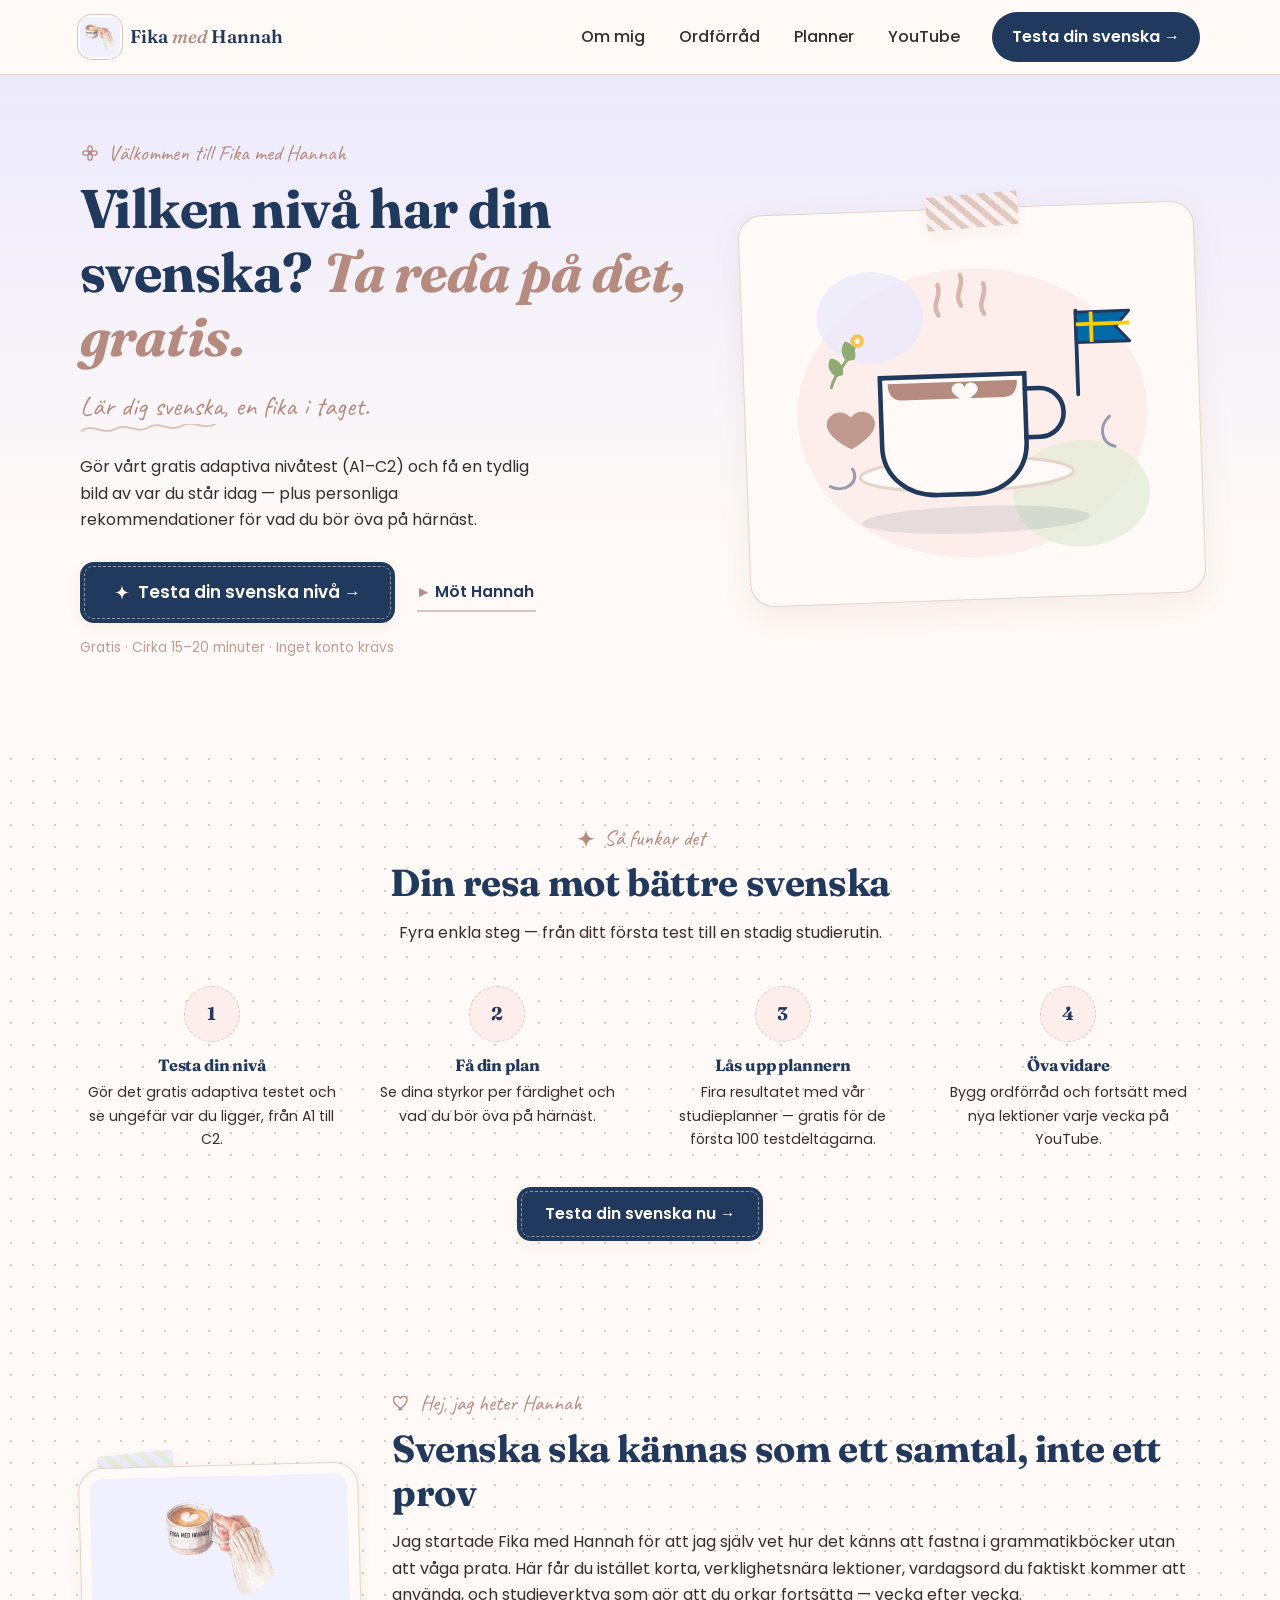
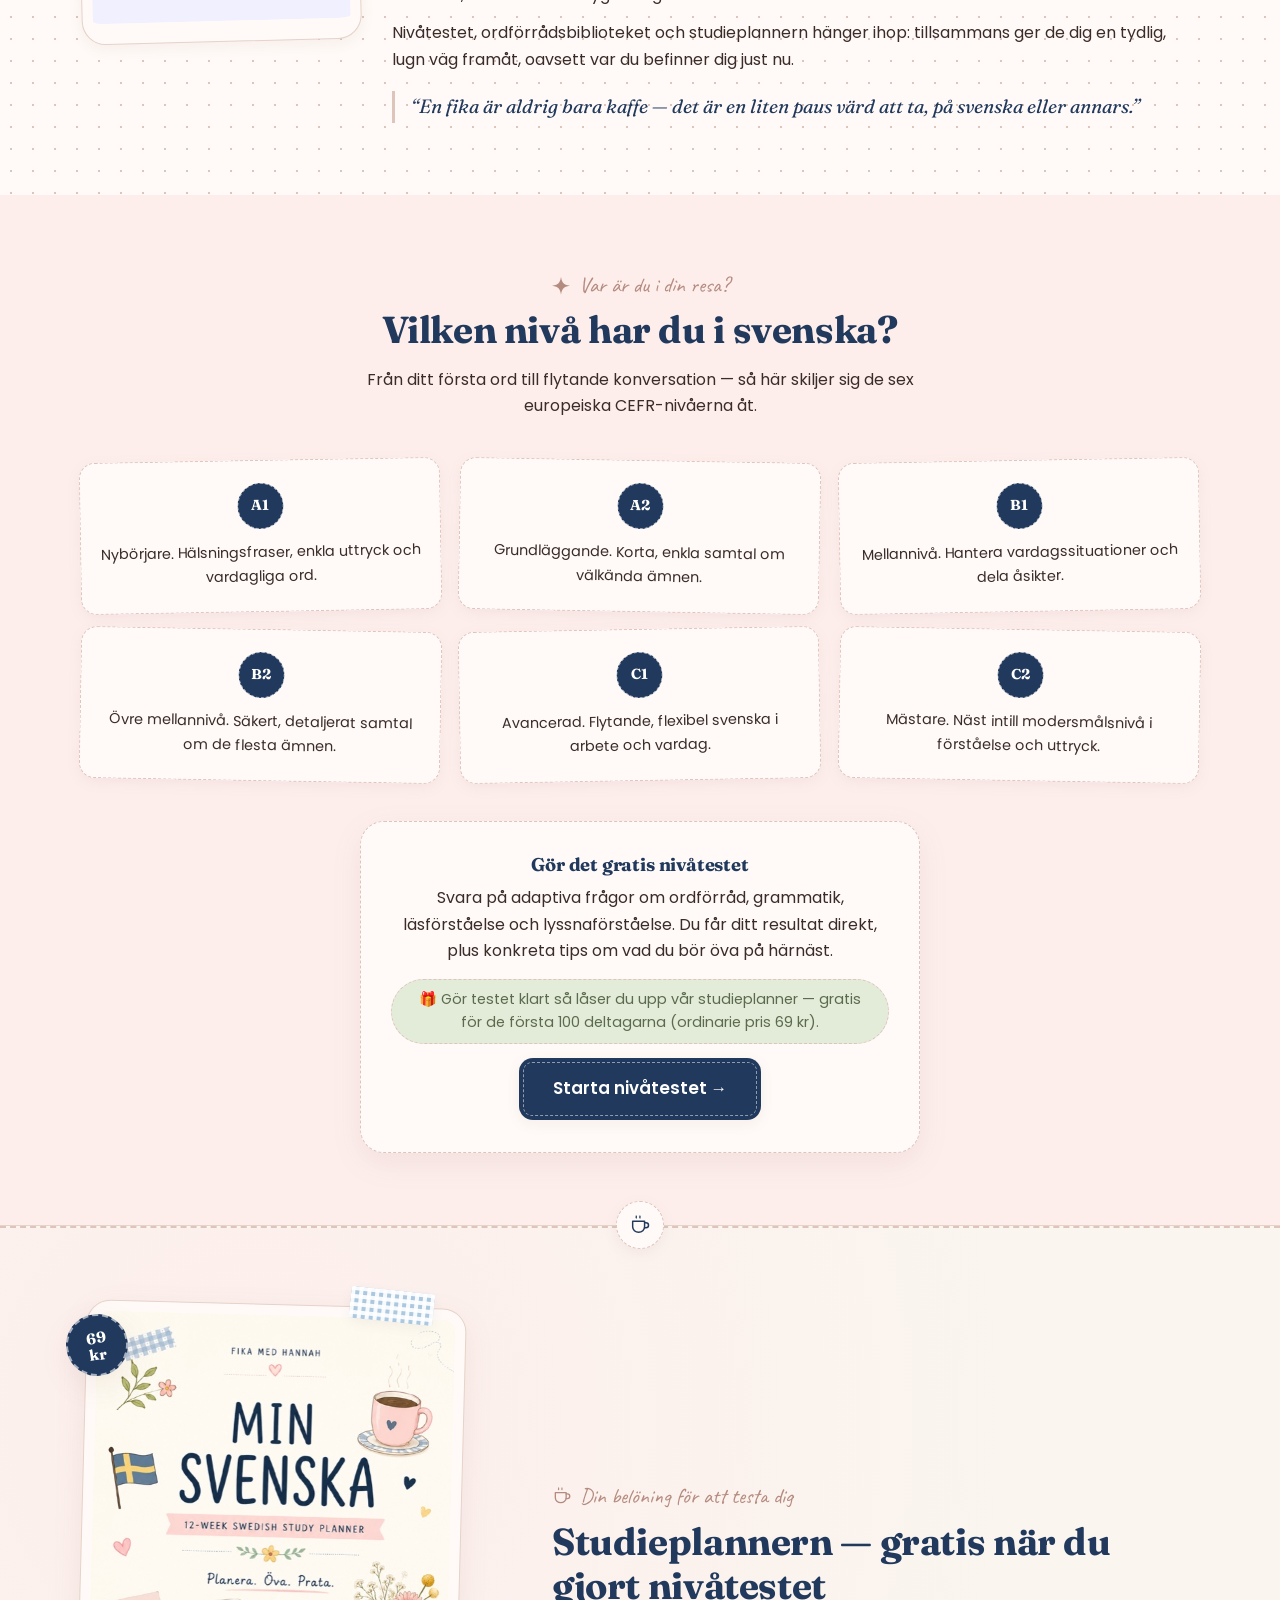
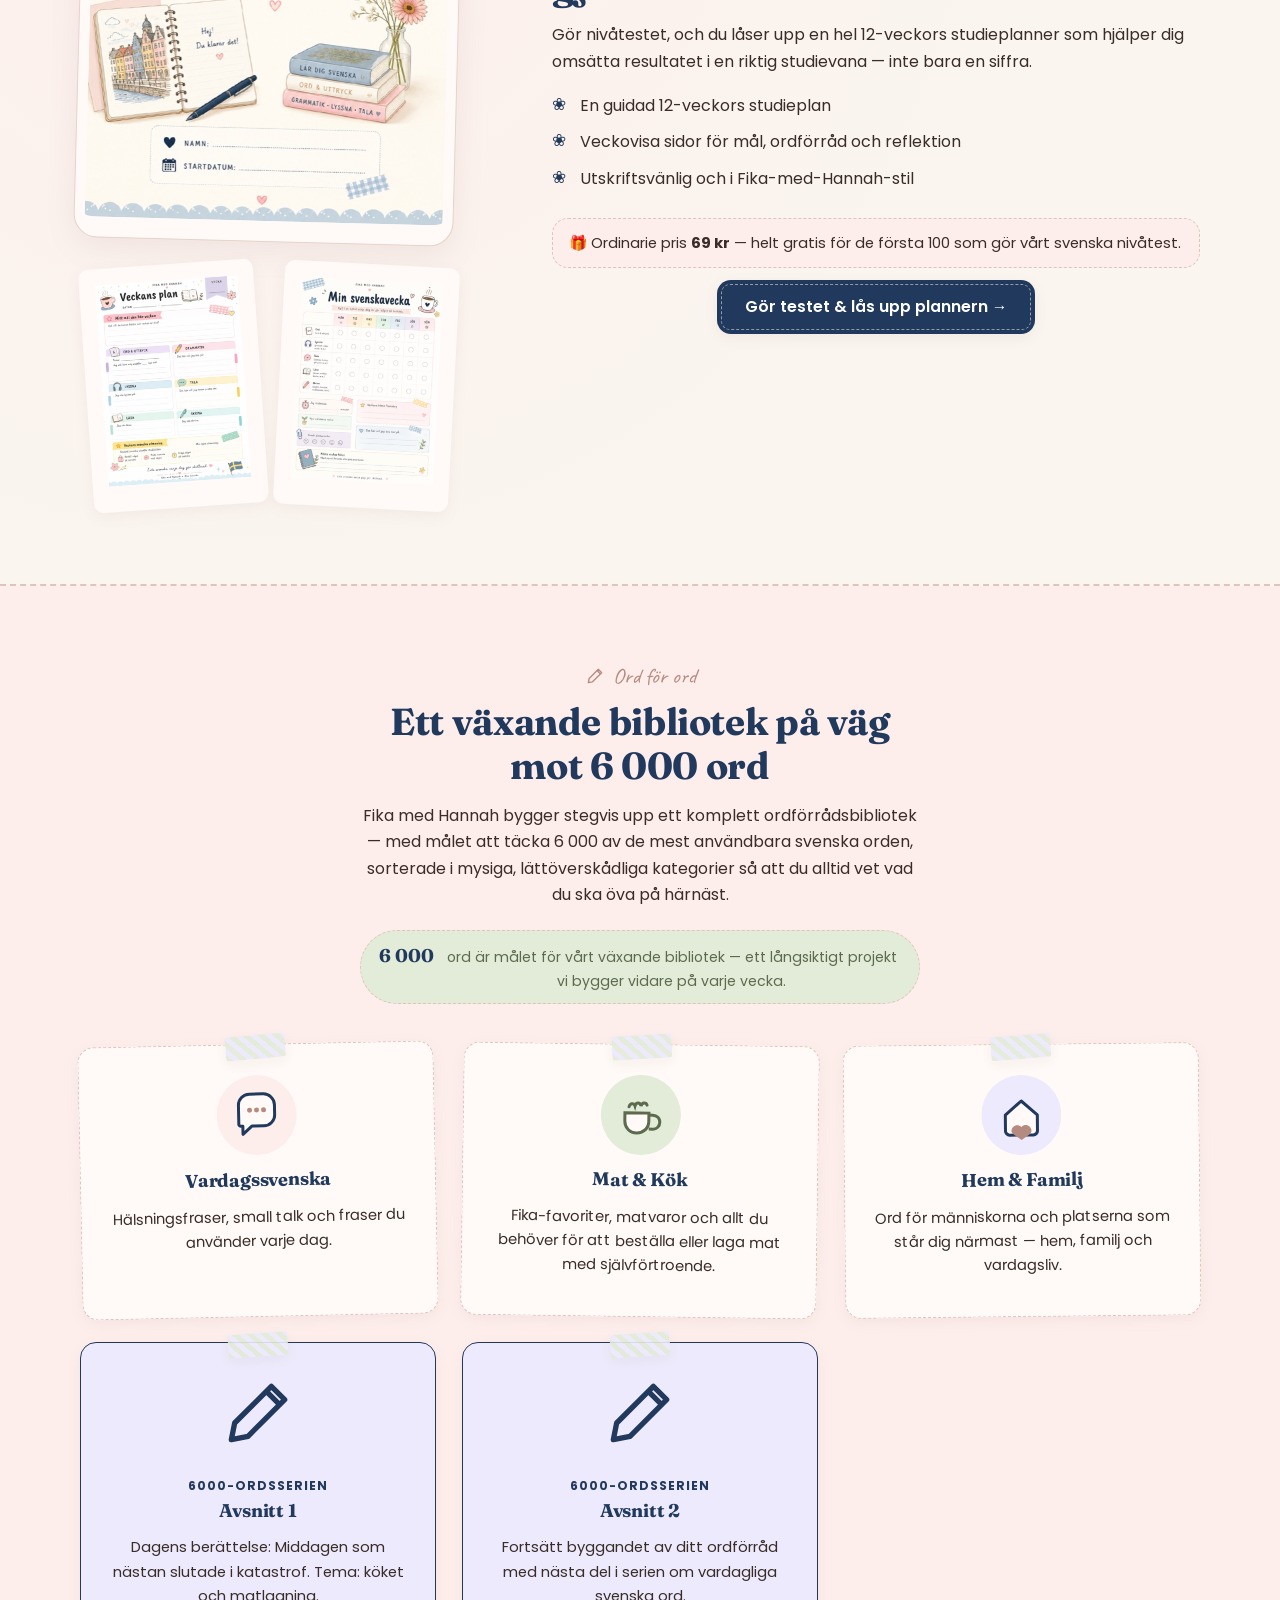
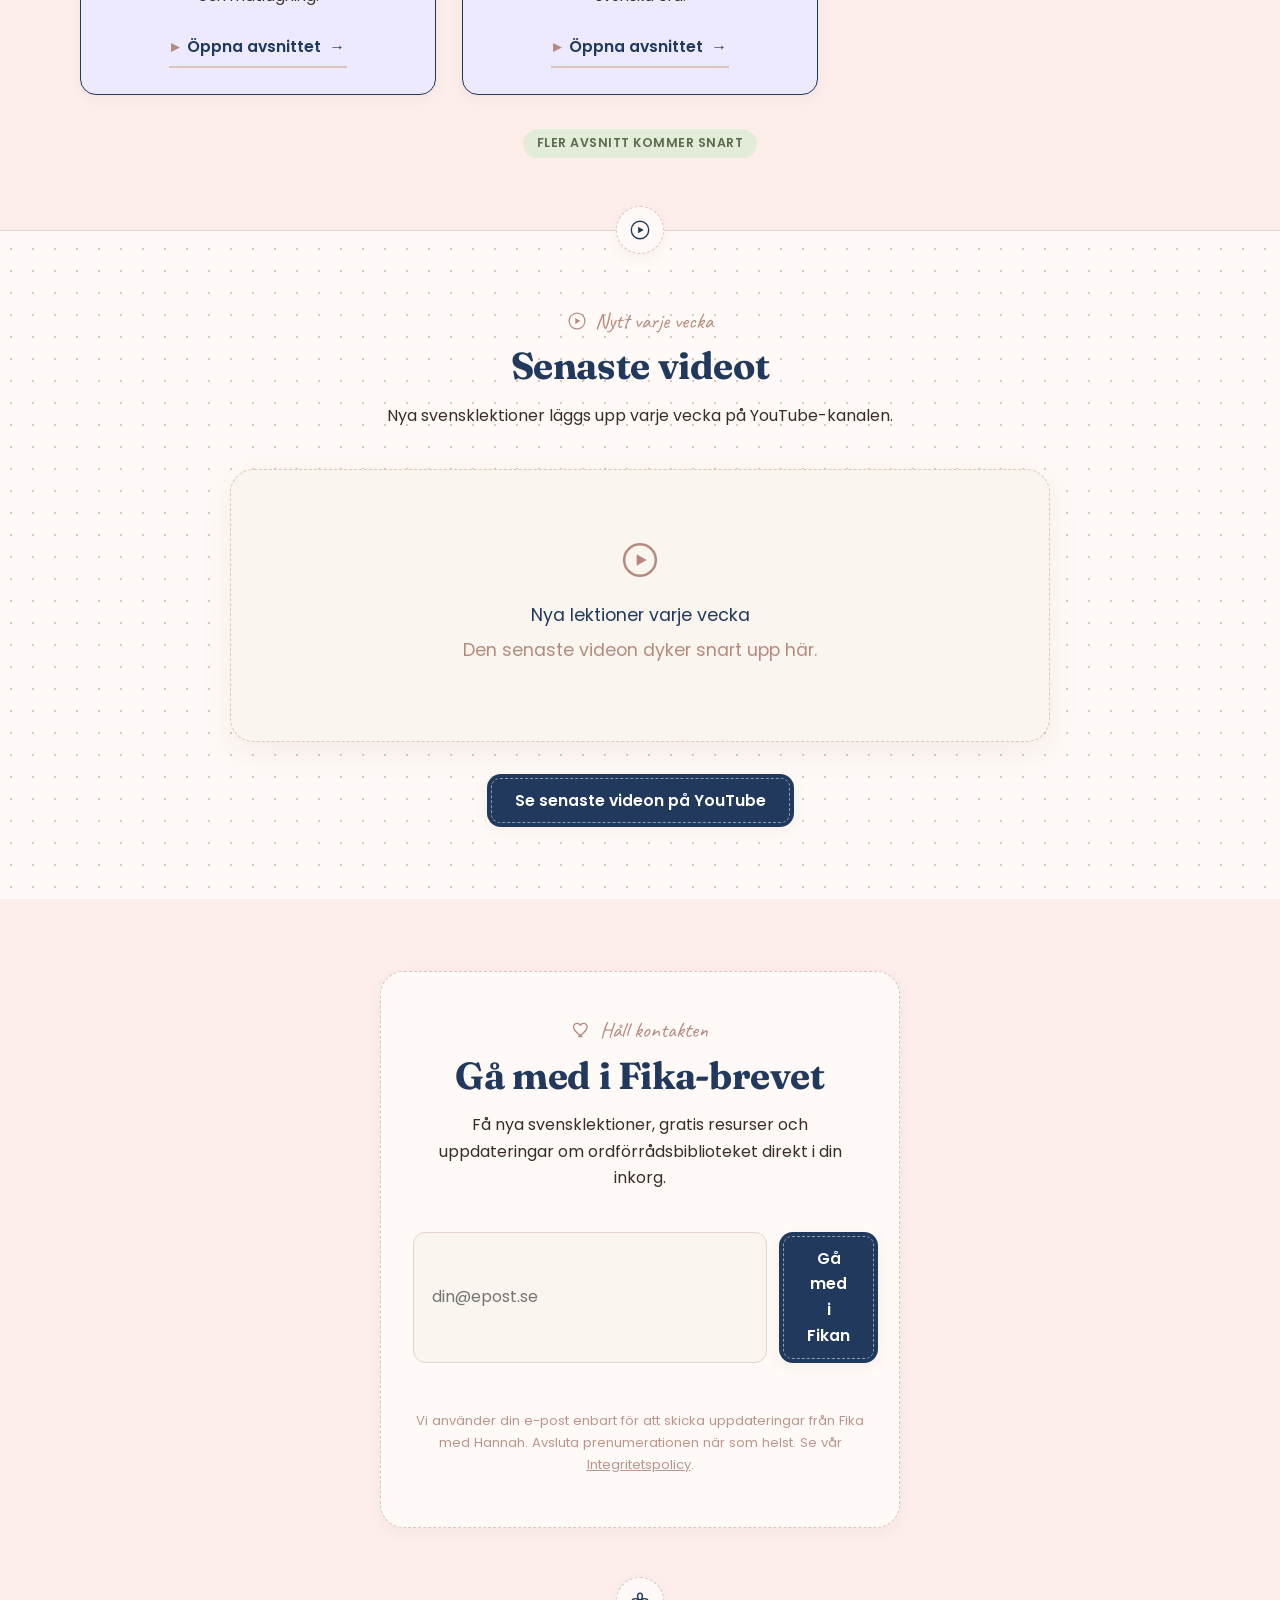
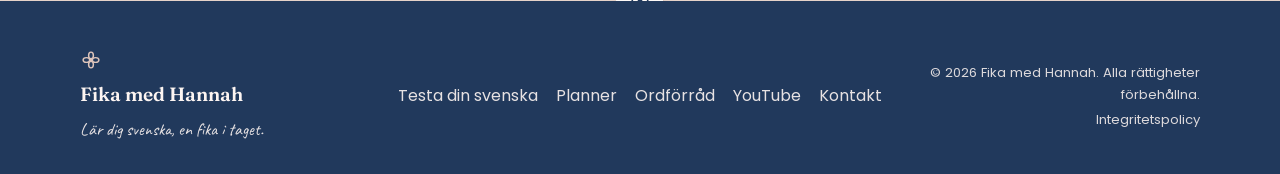
==== commit 8babc8cd: "Link vocabulary episode 1 to release" ====
--- a/index.html
+++ b/index.html
@@ -272,8 +272,8 @@
             <svg class="vocab-card-icon" aria-hidden="true"><use href="#i-pencil"/></svg>
             <p class="vocab-card-label">6000-ordsserien</p>
             <h3>Avsnitt 1</h3>
-            <p>Kom igång med det första avsnittet i vår serie för ett rikare svenskt ordförråd.</p>
-            <a class="btn btn-secondary" href="downloads/word-series-episode-1.pdf" target="_blank" rel="noopener">Öppna avsnittet <span aria-hidden="true">&rarr;</span></a>
+            <p>Dagens berättelse: Middagen som nästan slutade i katastrof. Tema: köket och matlagning.</p>
+            <a class="btn btn-secondary" href="https://github.com/fikamedhannah-lab/fika-med-hannah-website/releases/download/episodes-v1/word-series-episode-1.pdf" target="_blank" rel="noopener">Öppna avsnittet <span aria-hidden="true">&rarr;</span></a>
           </li>
           <li class="vocab-card vocab-card-episode">
             <svg class="vocab-card-icon" aria-hidden="true"><use href="#i-pencil"/></svg>
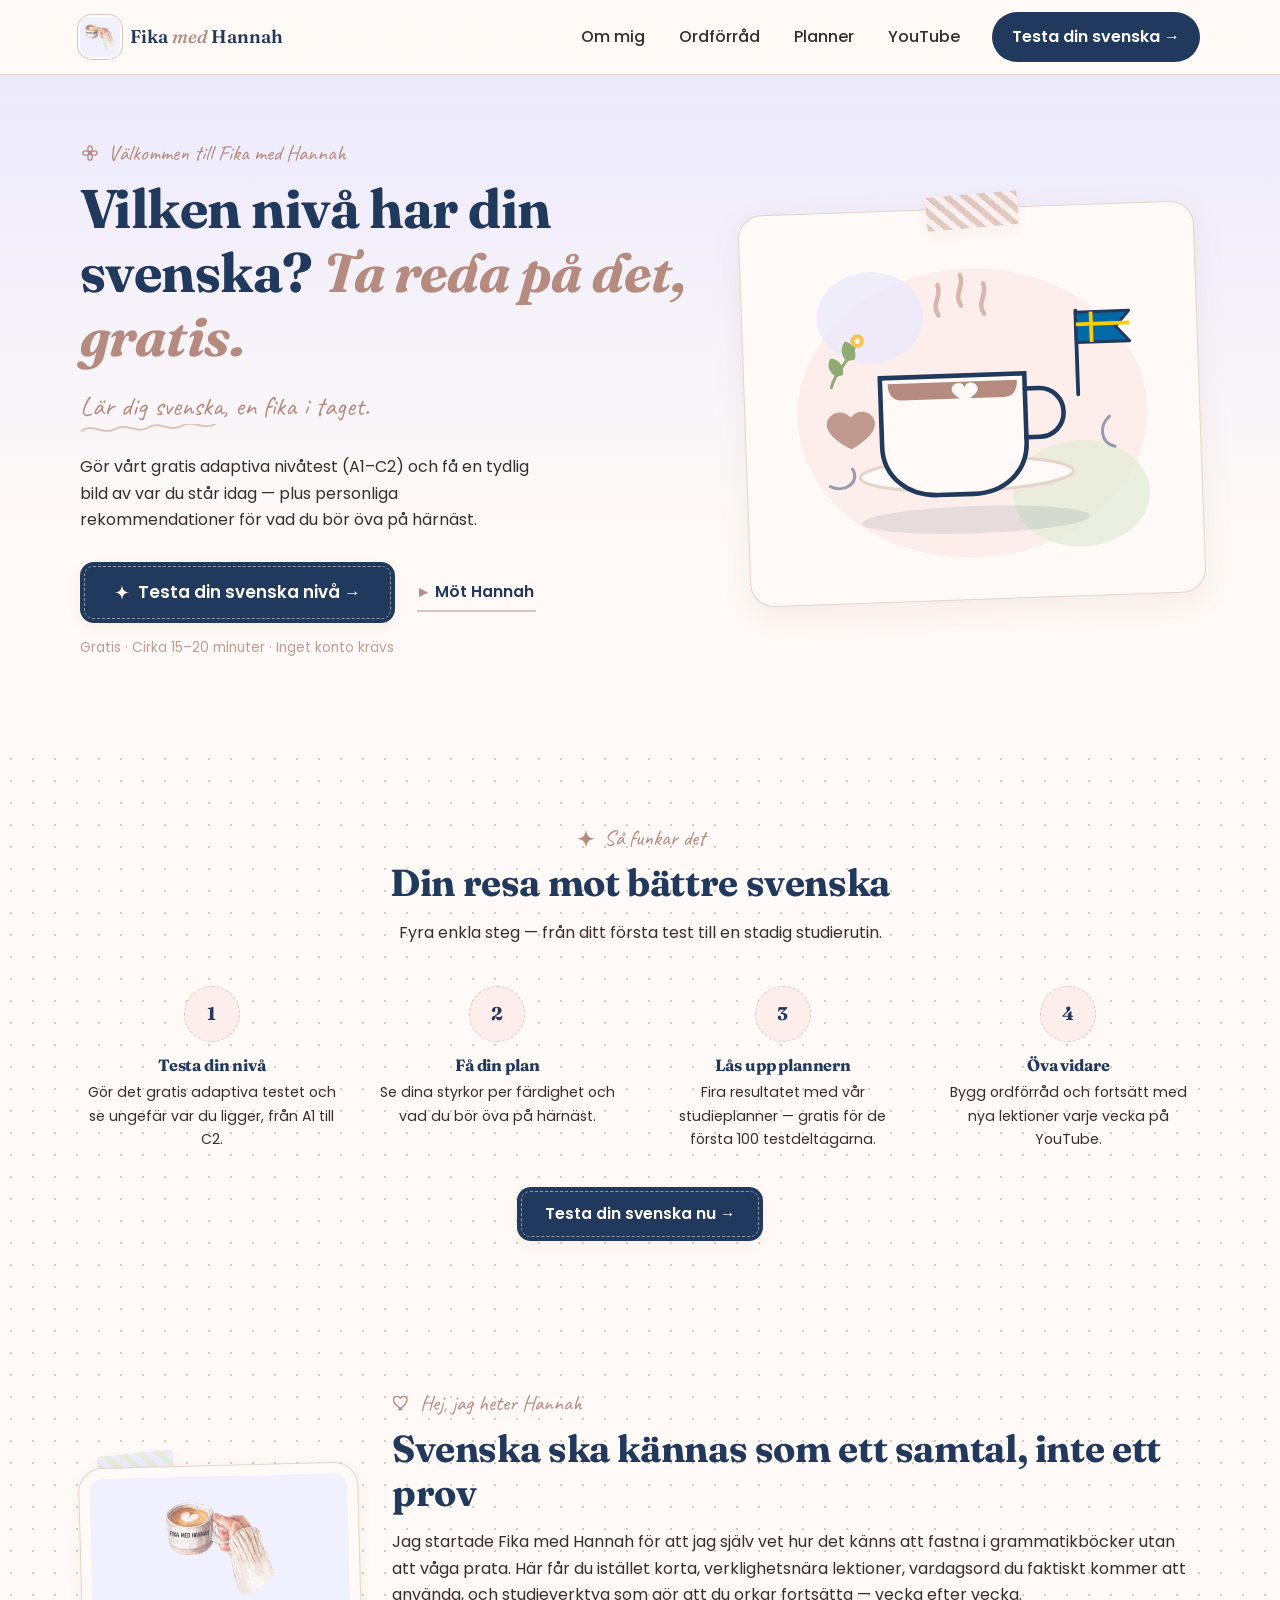
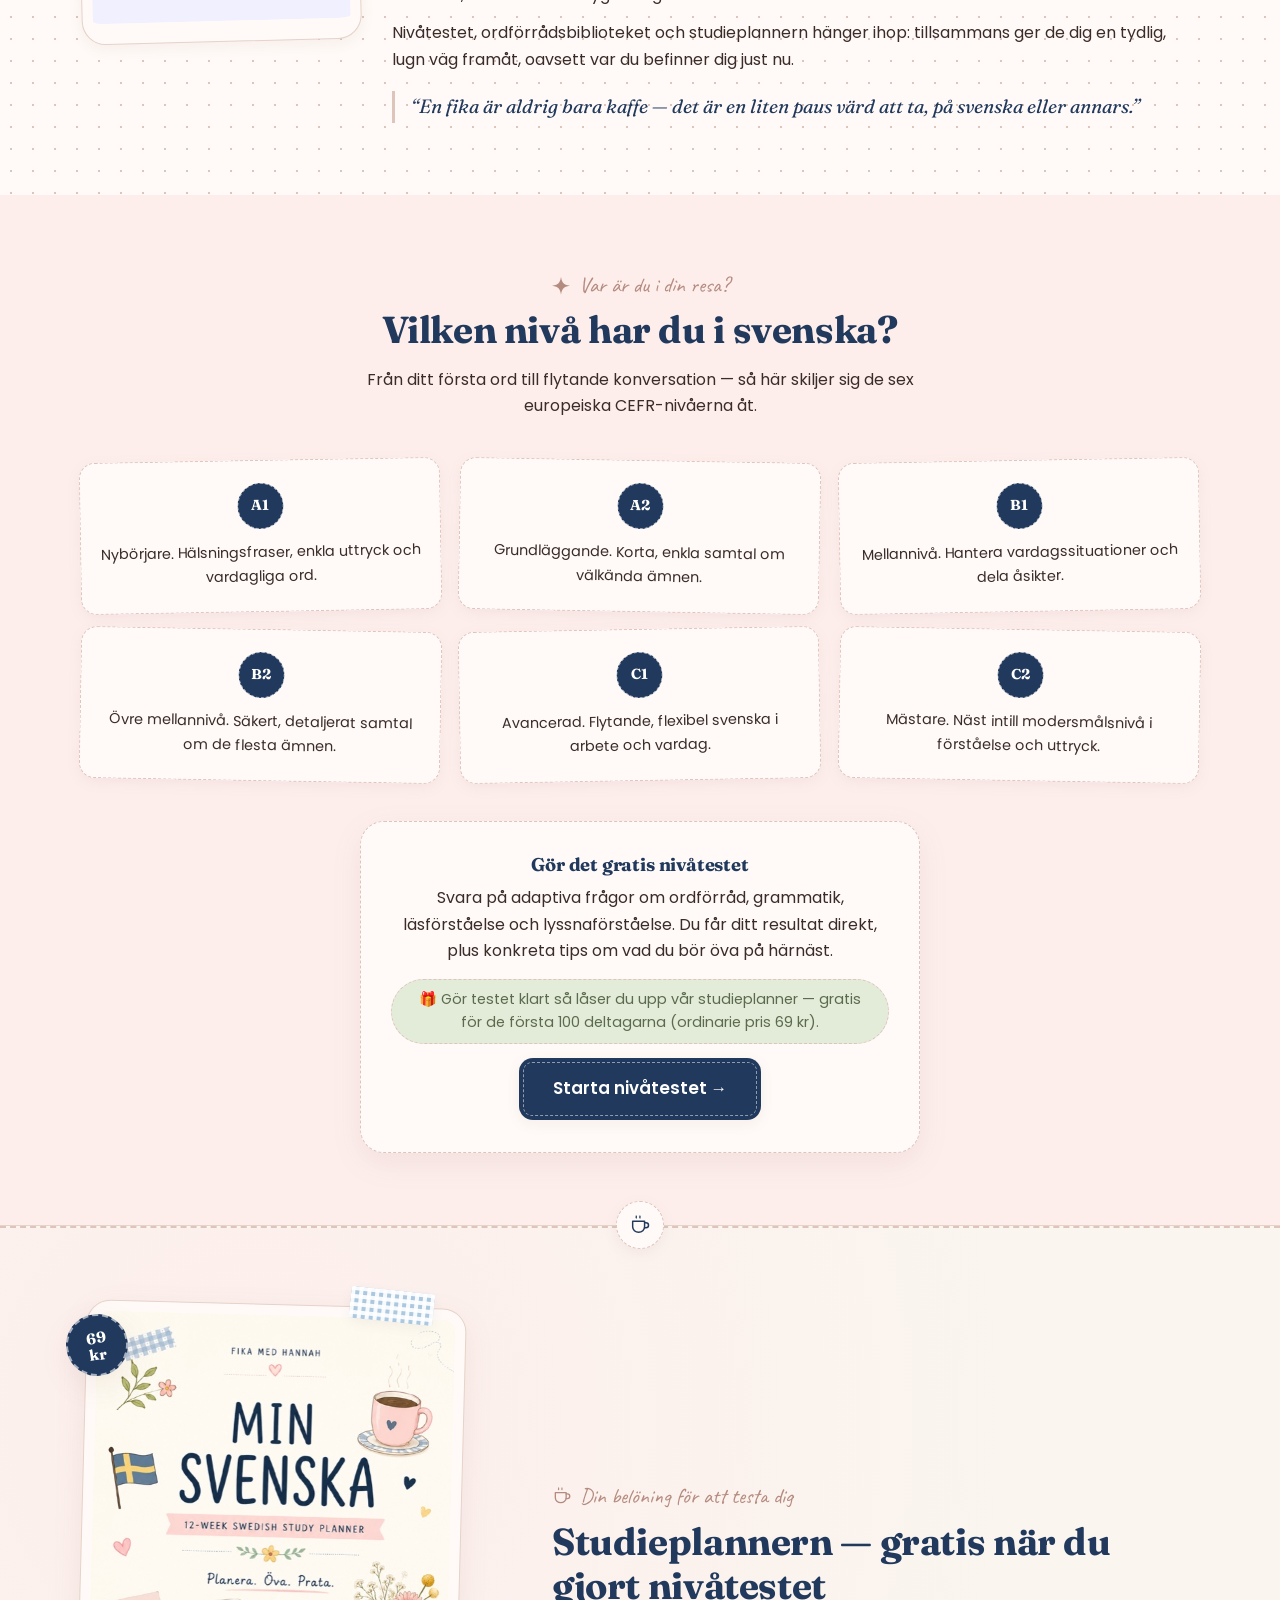
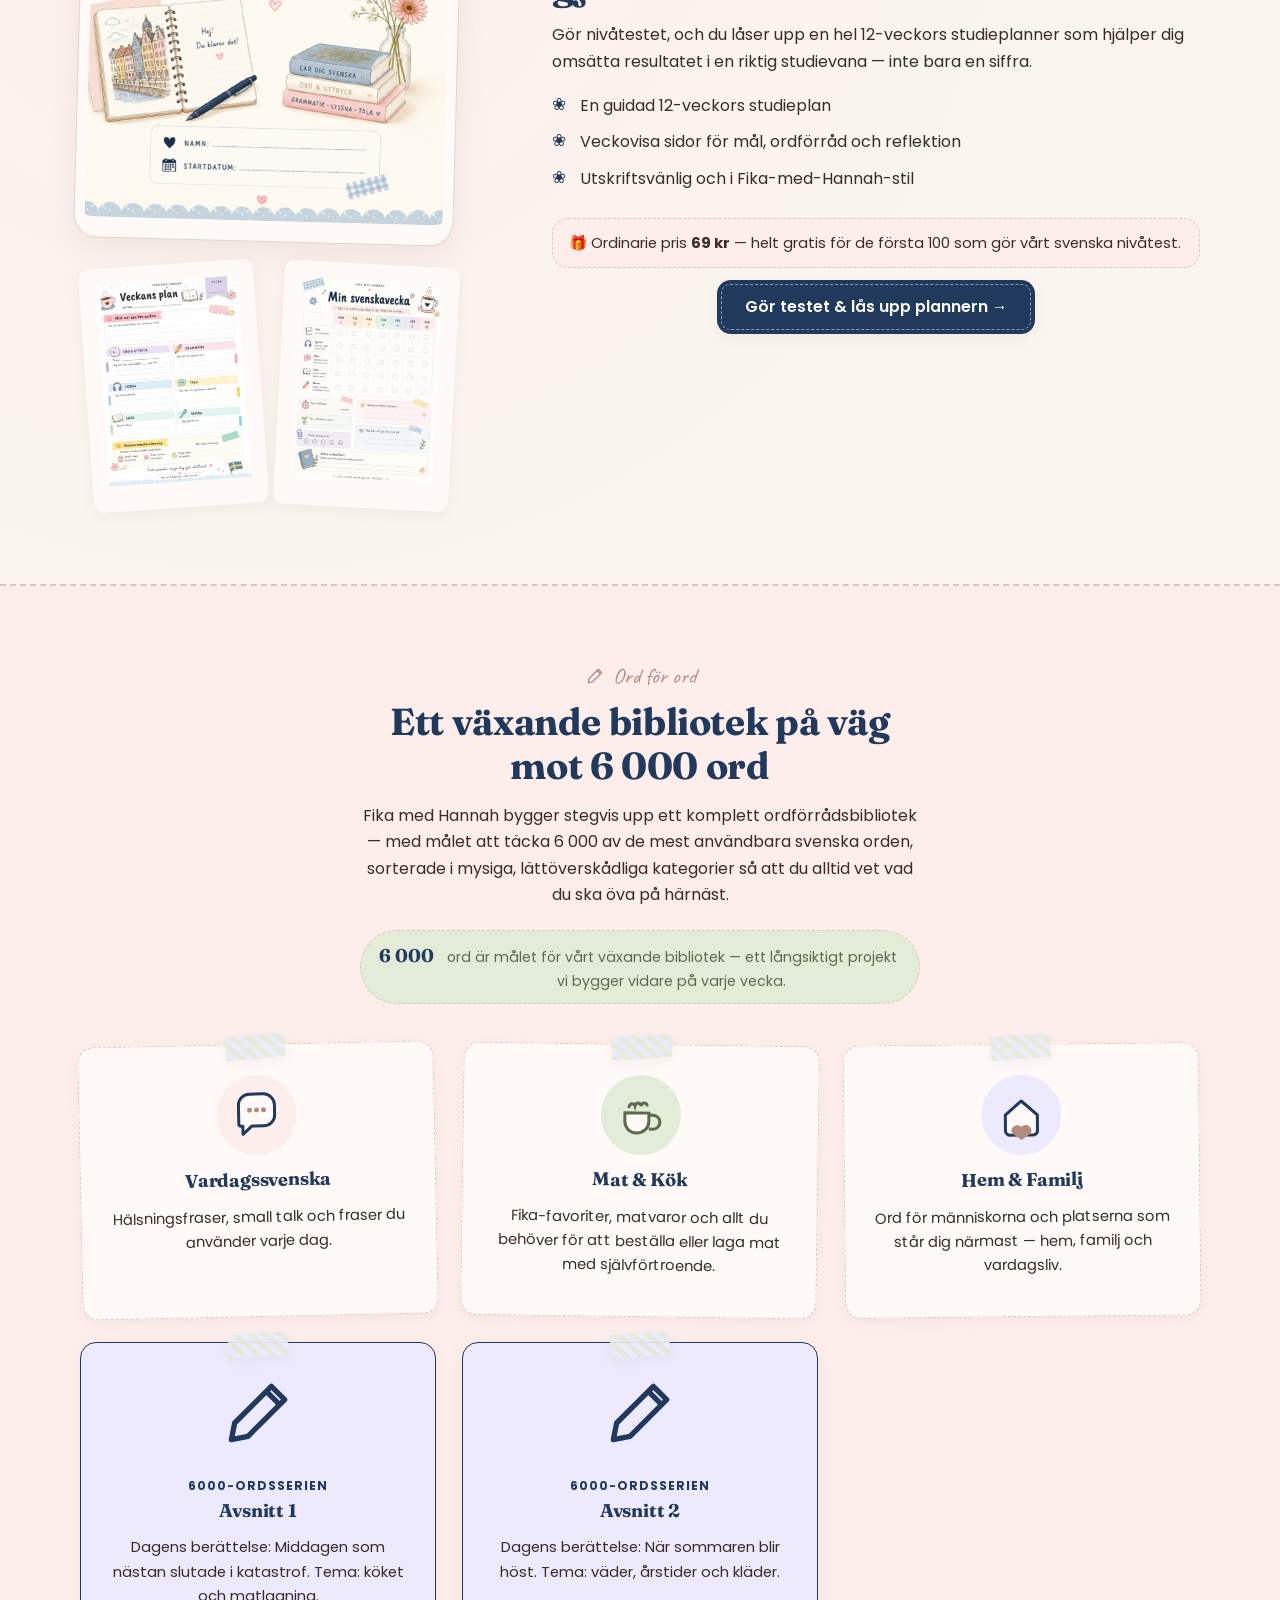
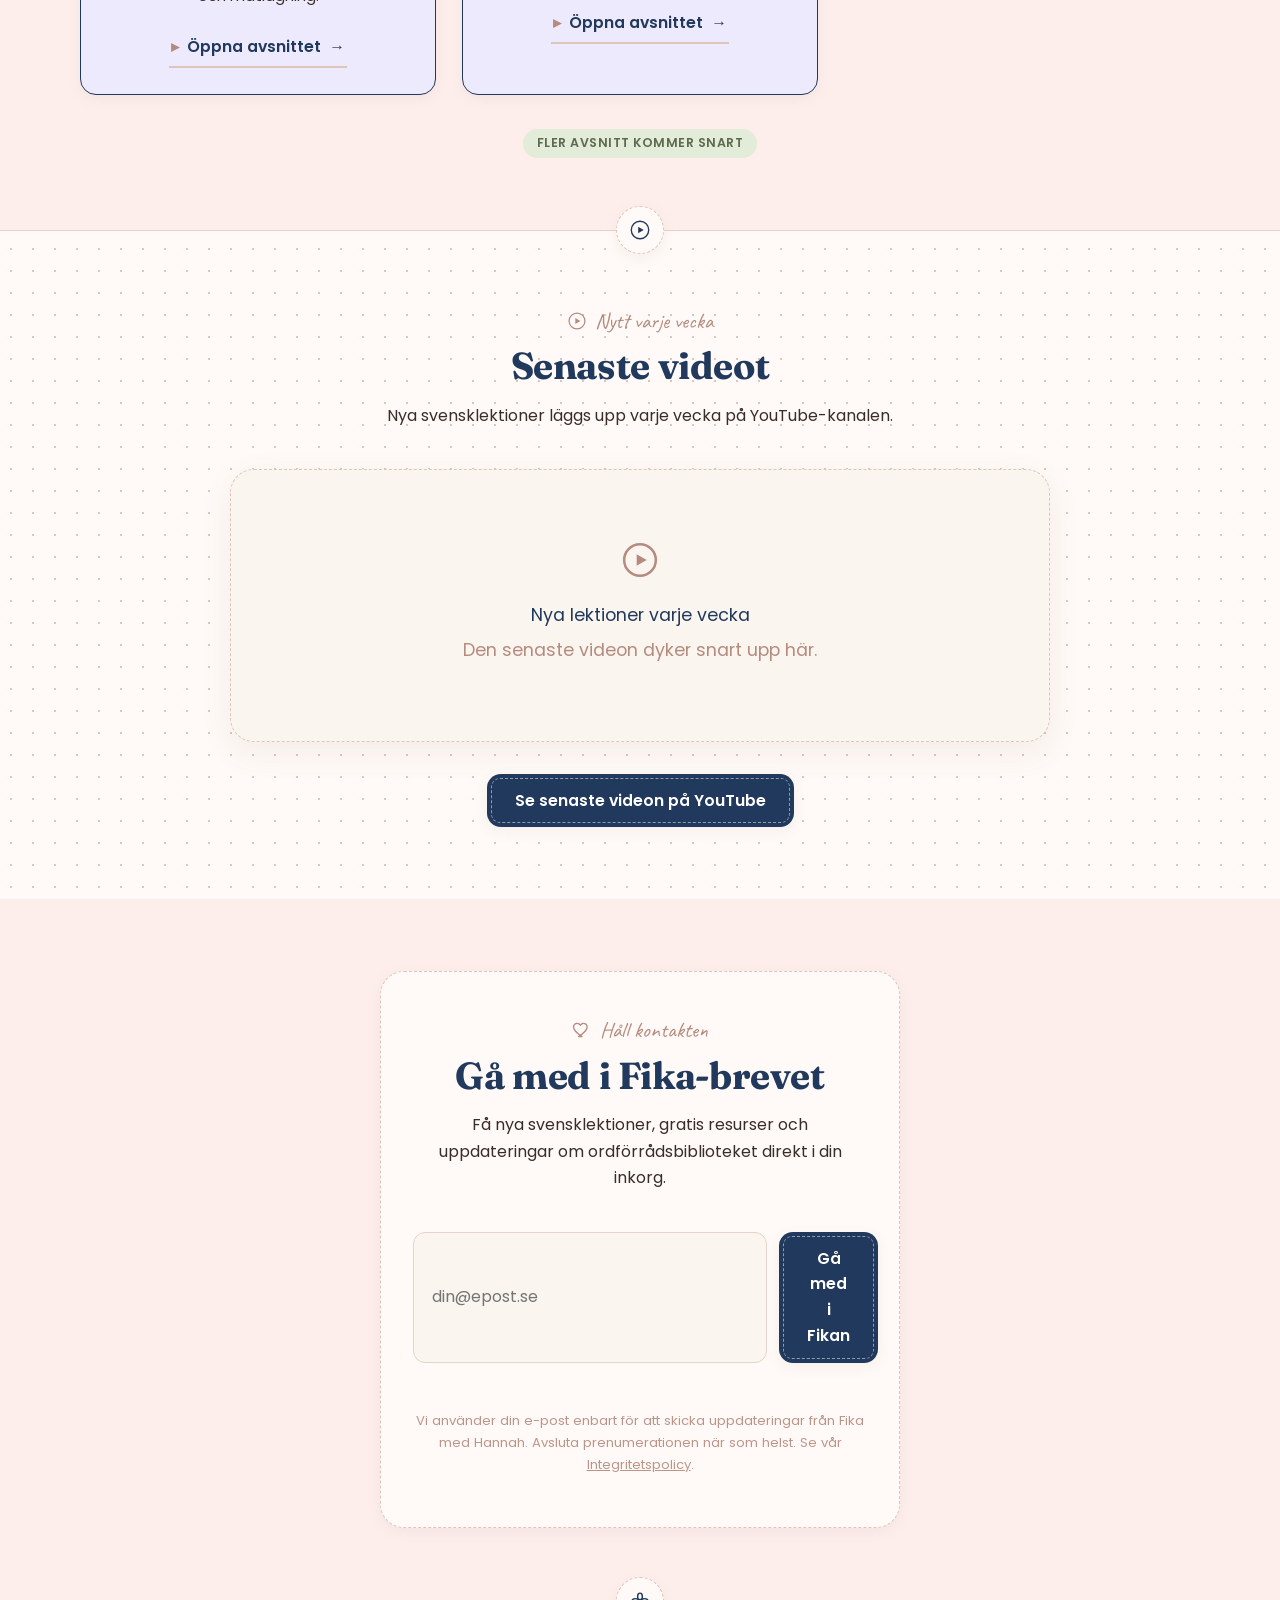
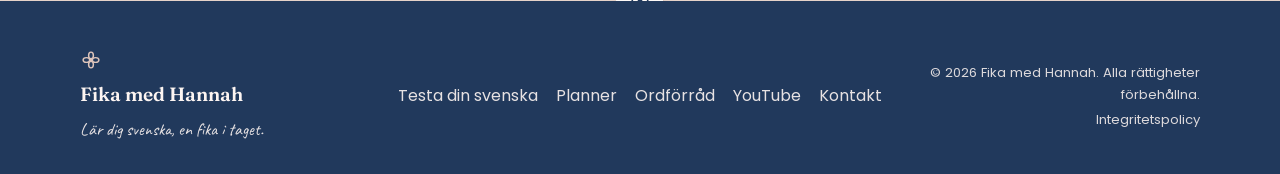
==== commit 013770a0: "Link vocabulary episode 2 to release" ====
--- a/index.html
+++ b/index.html
@@ -279,8 +279,8 @@
             <svg class="vocab-card-icon" aria-hidden="true"><use href="#i-pencil"/></svg>
             <p class="vocab-card-label">6000-ordsserien</p>
             <h3>Avsnitt 2</h3>
-            <p>Fortsätt byggandet av ditt ordförråd med nästa del i serien om vardagliga svenska ord.</p>
-            <a class="btn btn-secondary" href="downloads/word-series-episode-2.pdf" target="_blank" rel="noopener">Öppna avsnittet <span aria-hidden="true">&rarr;</span></a>
+            <p>Dagens berättelse: När sommaren blir höst. Tema: väder, årstider och kläder.</p>
+            <a class="btn btn-secondary" href="https://github.com/fikamedhannah-lab/fika-med-hannah-website/releases/download/episodes-v1/word-series-episode-2.pdf" target="_blank" rel="noopener">Öppna avsnittet <span aria-hidden="true">&rarr;</span></a>
           </li>
         </ul>
 
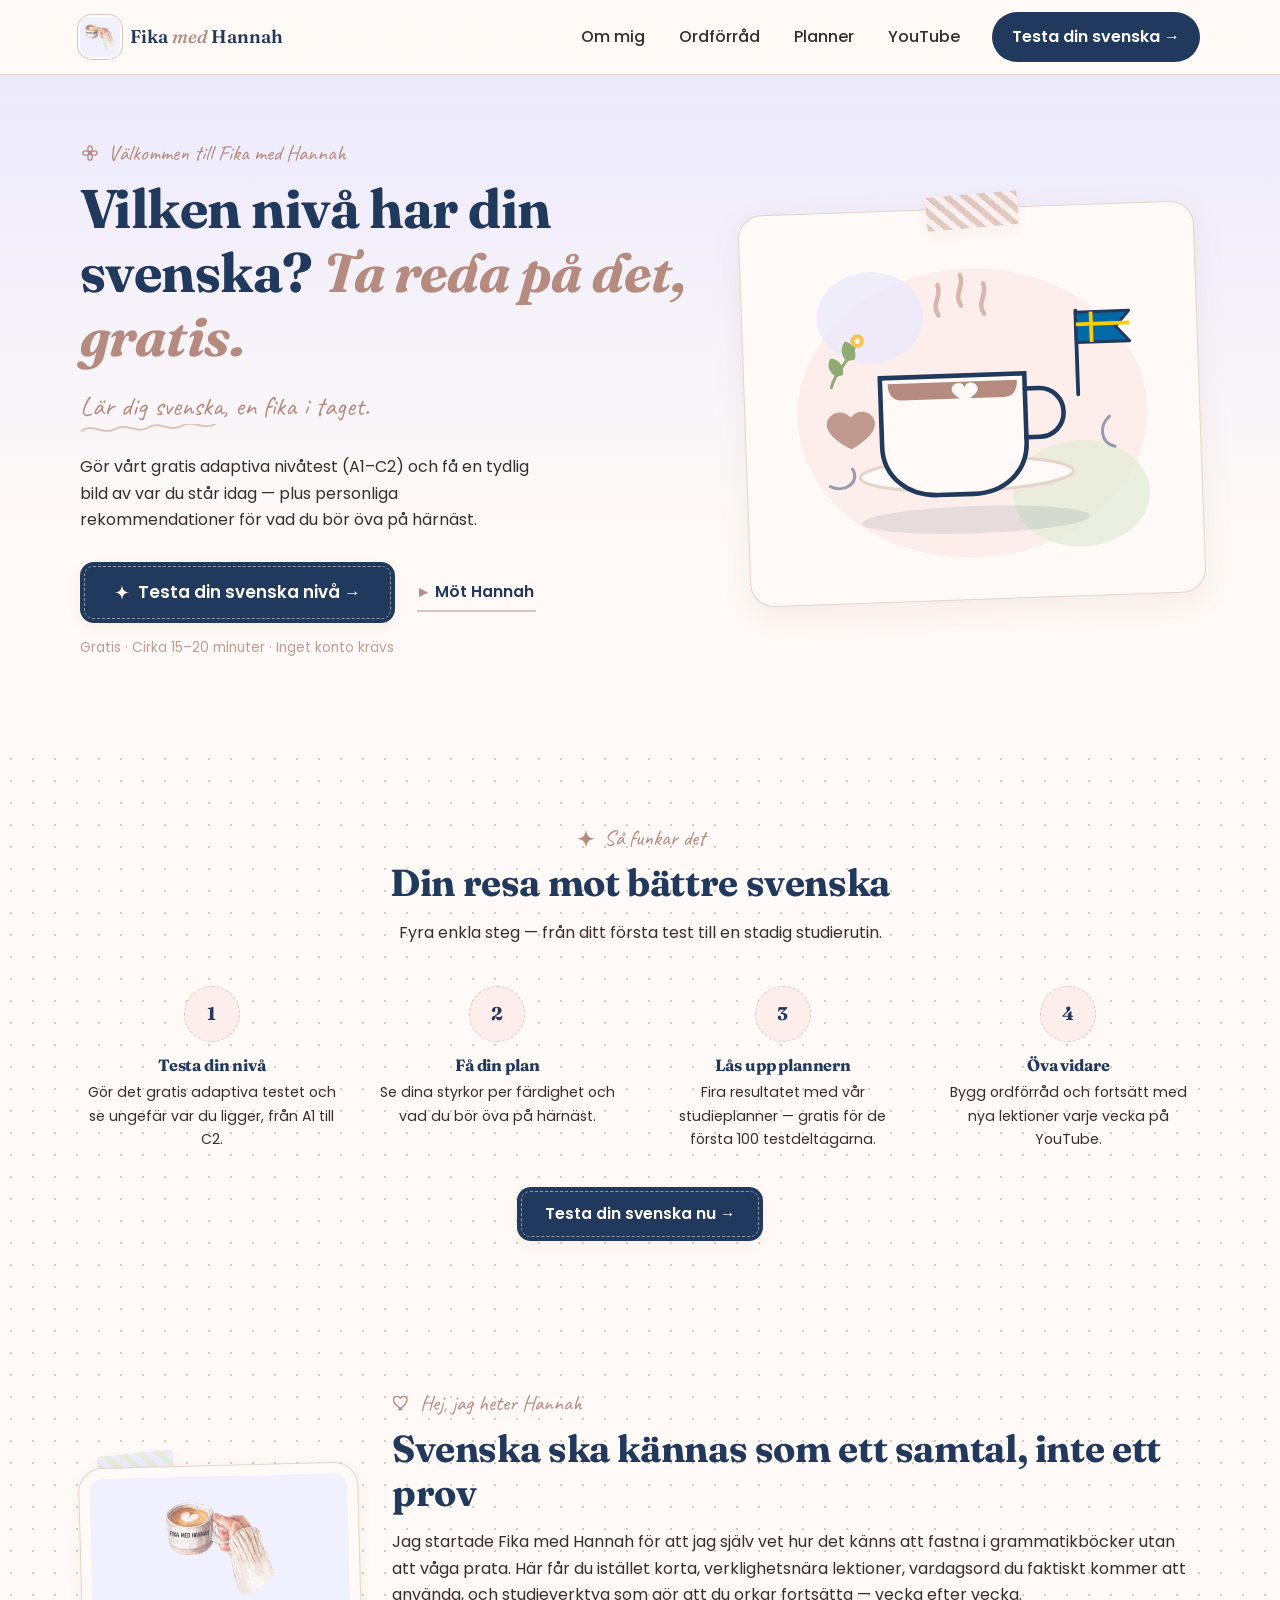
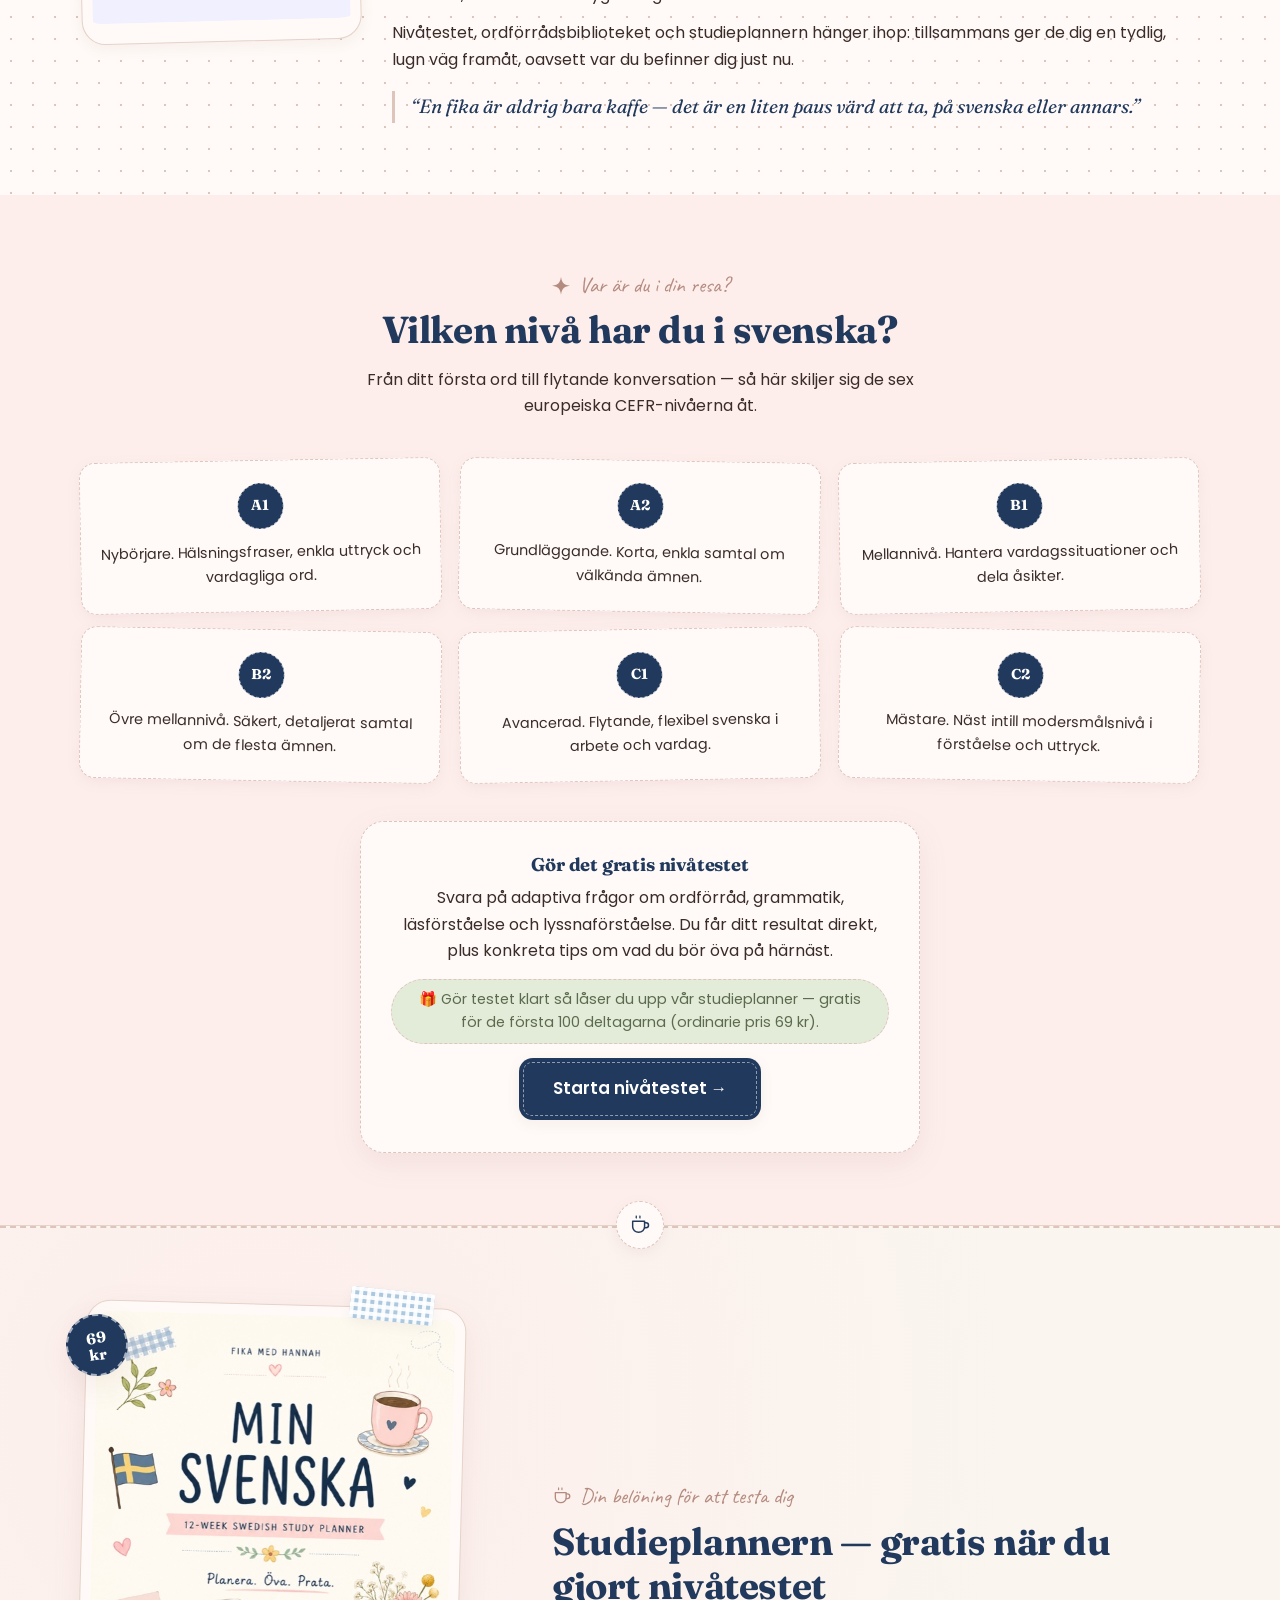
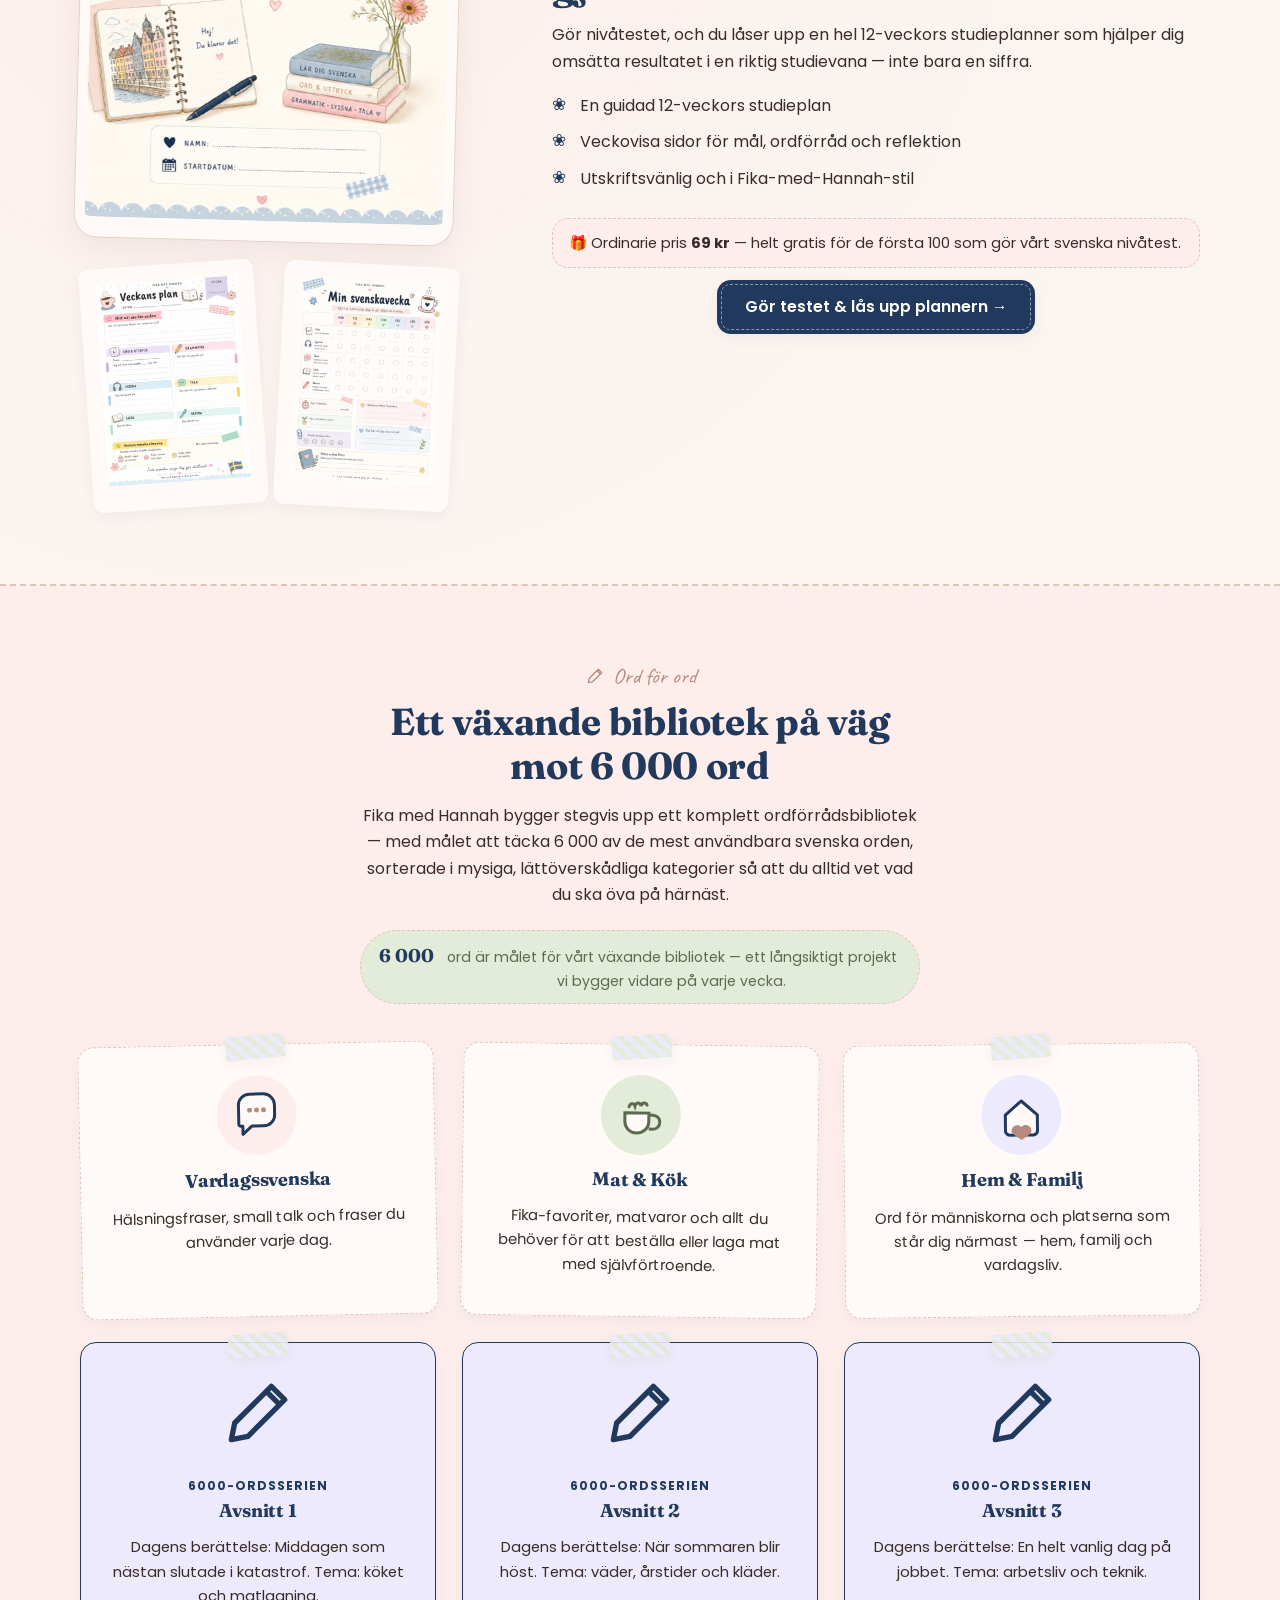
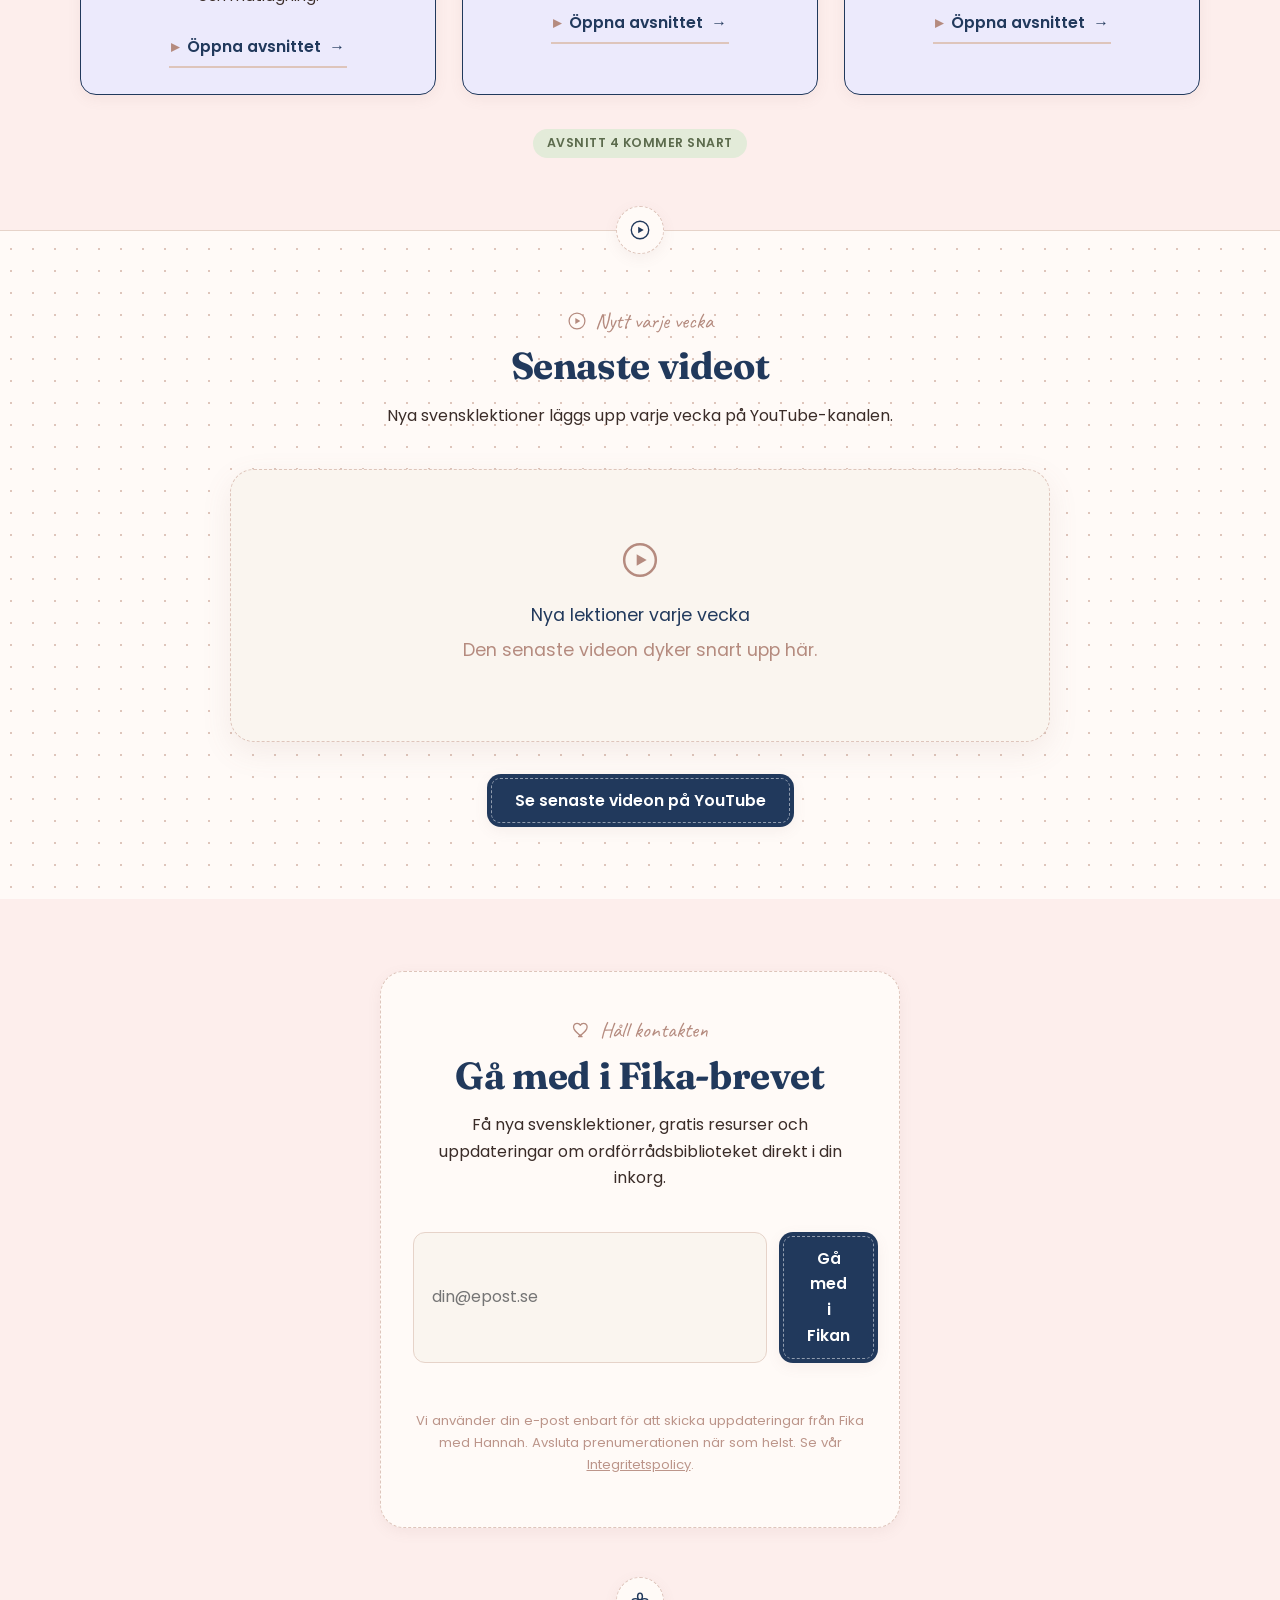
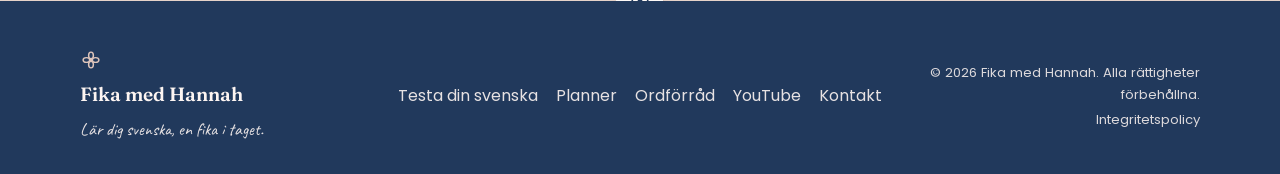
==== commit b1c0464c: "Link vocabulary episode 3 to release" ====
--- a/index.html
+++ b/index.html
@@ -282,10 +282,17 @@
             <p>Dagens berättelse: När sommaren blir höst. Tema: väder, årstider och kläder.</p>
             <a class="btn btn-secondary" href="https://github.com/fikamedhannah-lab/fika-med-hannah-website/releases/download/episodes-v1/word-series-episode-2.pdf" target="_blank" rel="noopener">Öppna avsnittet <span aria-hidden="true">&rarr;</span></a>
           </li>
+          <li class="vocab-card vocab-card-episode">
+            <svg class="vocab-card-icon" aria-hidden="true"><use href="#i-pencil"/></svg>
+            <p class="vocab-card-label">6000-ordsserien</p>
+            <h3>Avsnitt 3</h3>
+            <p>Dagens berättelse: En helt vanlig dag på jobbet. Tema: arbetsliv och teknik.</p>
+            <a class="btn btn-secondary" href="https://github.com/fikamedhannah-lab/fika-med-hannah-website/releases/download/episodes-v1/word-series-episode-3.pdf" target="_blank" rel="noopener">Öppna avsnittet <span aria-hidden="true">&rarr;</span></a>
+          </li>
         </ul>
 
         <div class="center vocab-cta">
-          <p class="soon-badge">Fler avsnitt kommer snart</p>
+          <p class="soon-badge">Avsnitt 4 kommer snart</p>
         </div>
       </div>
     </section>
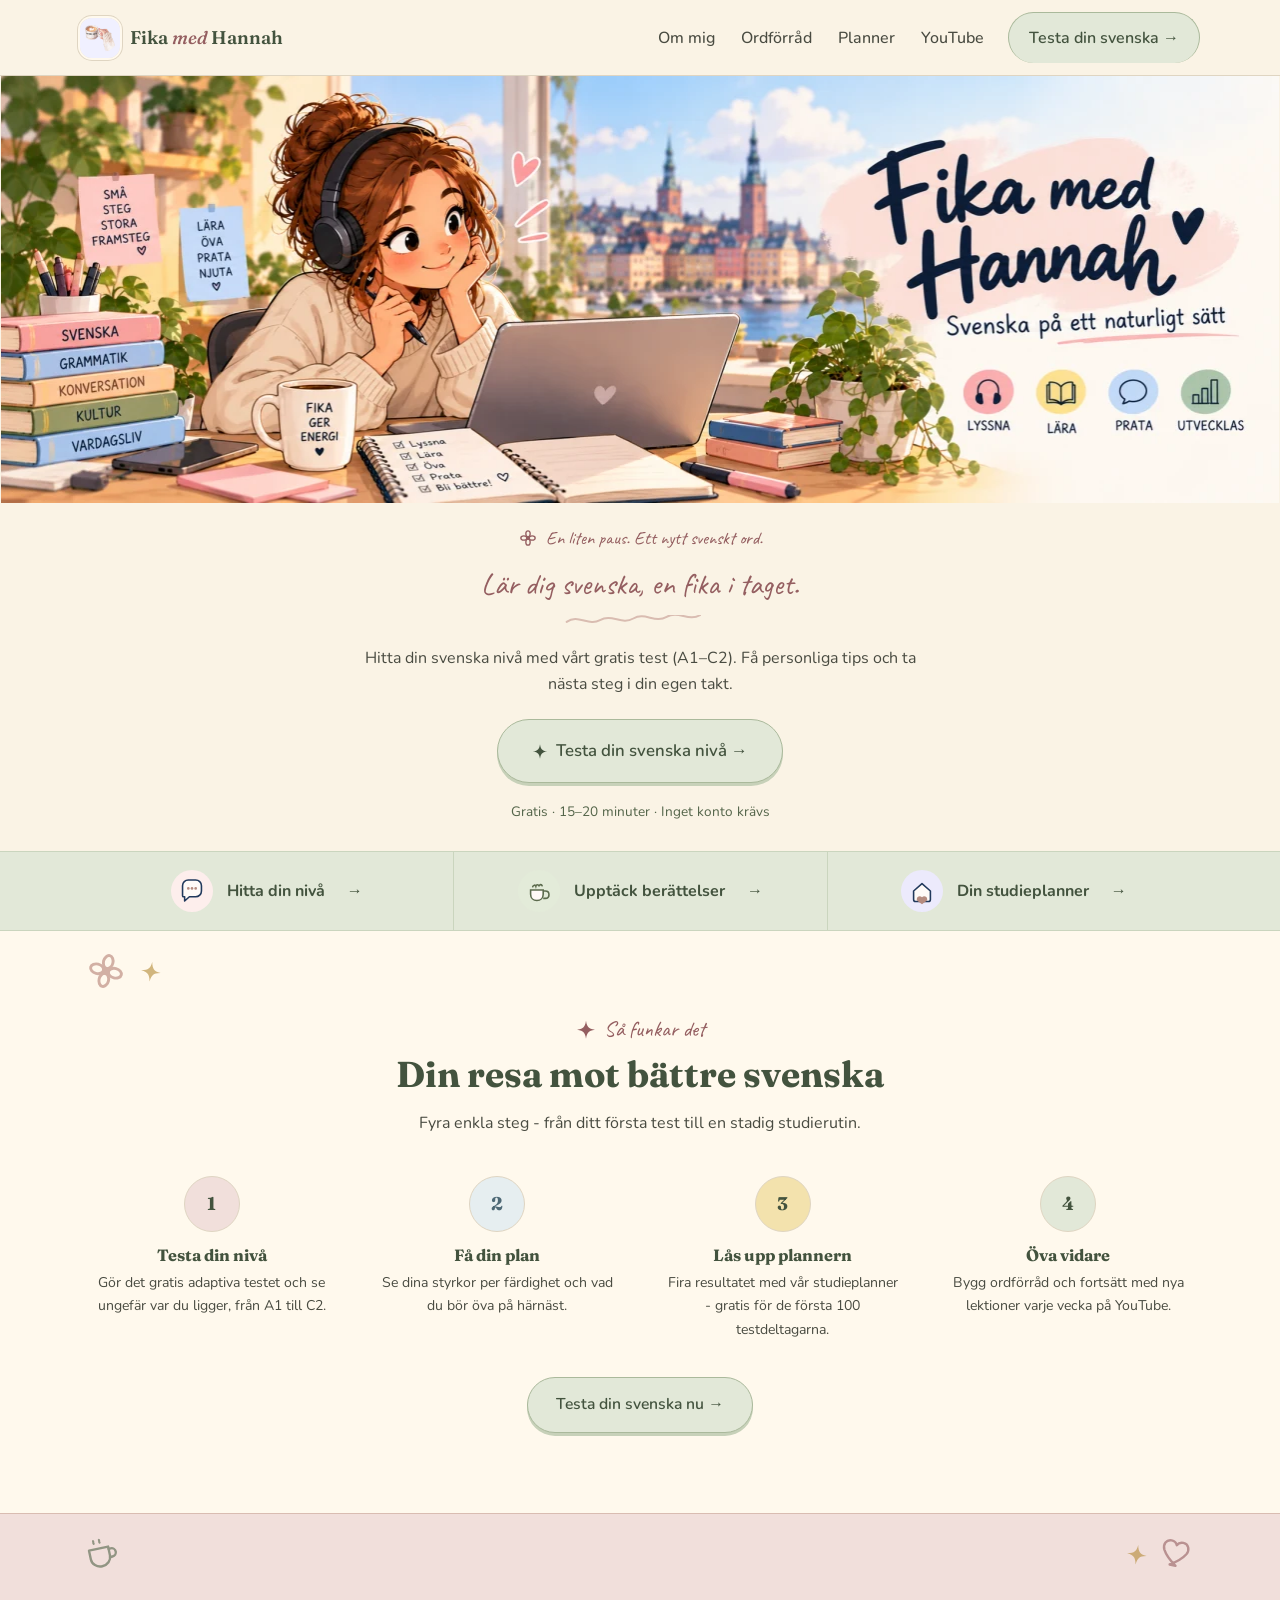
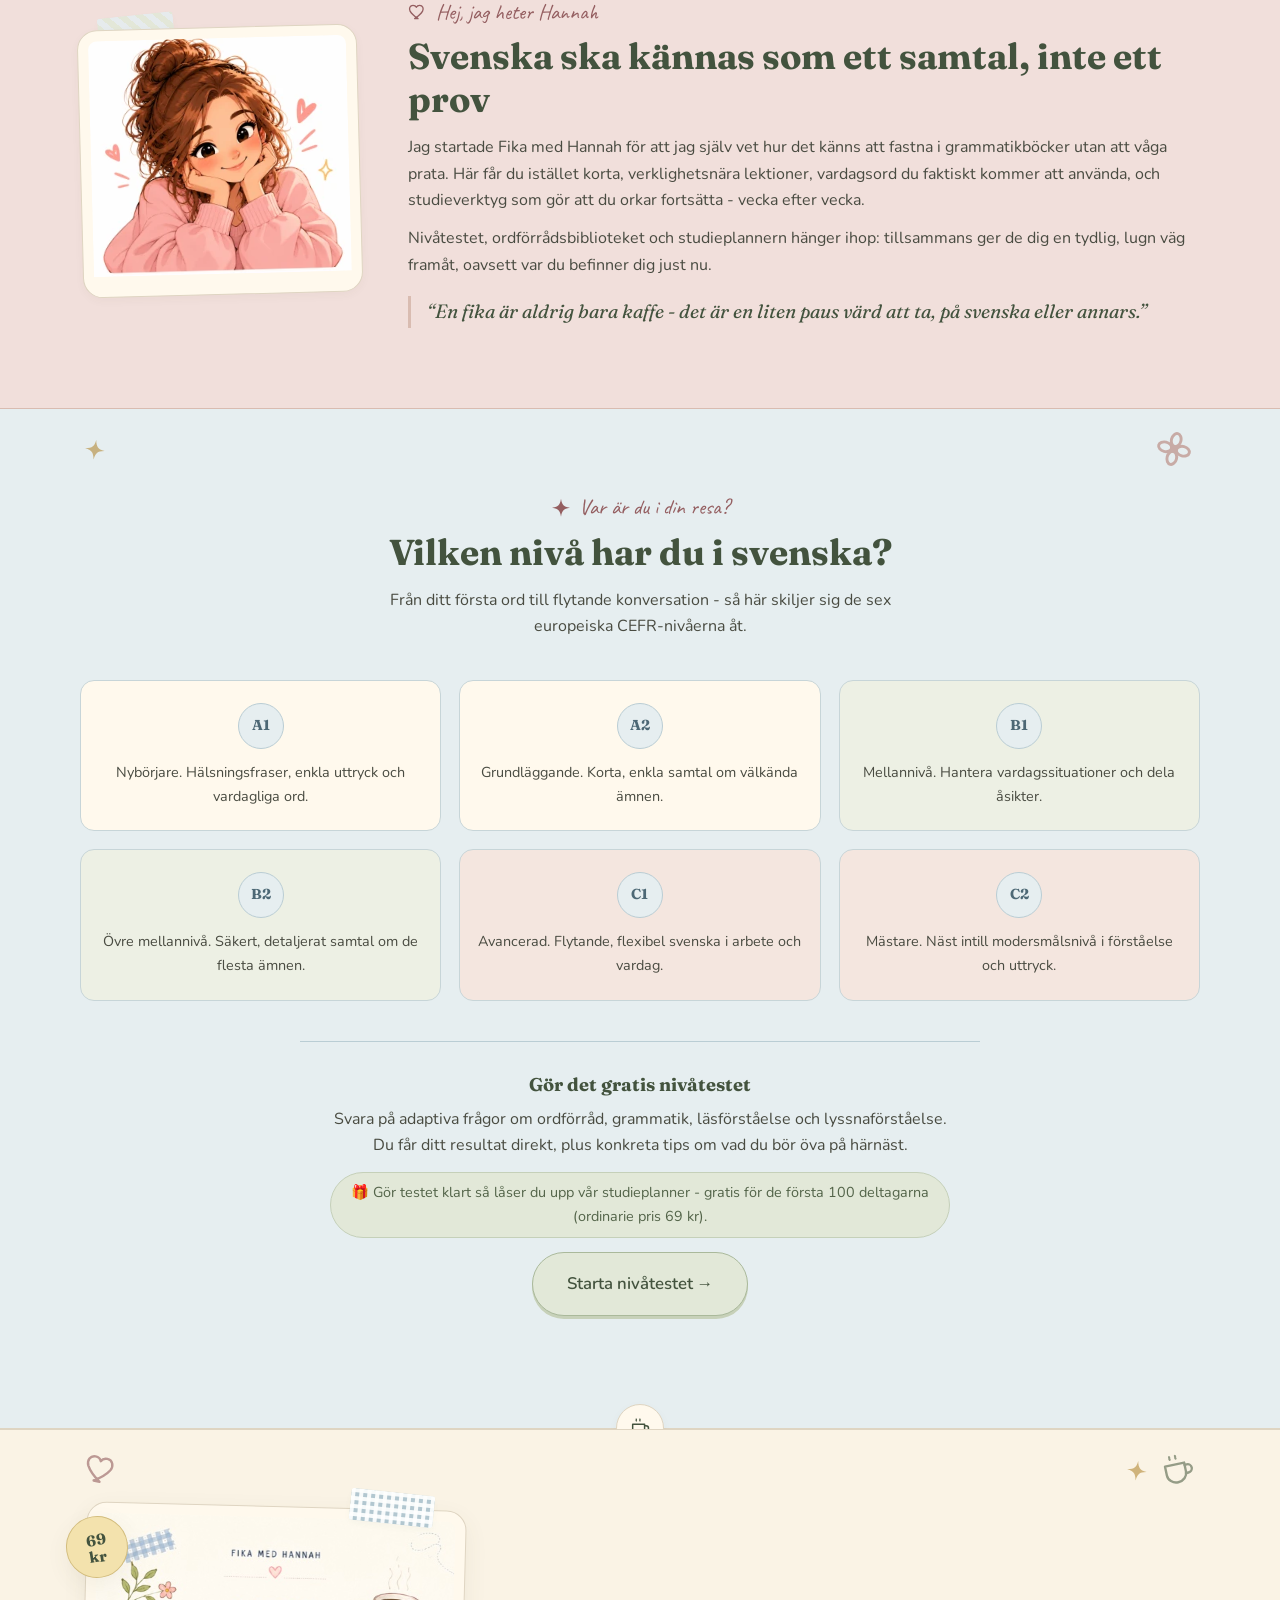
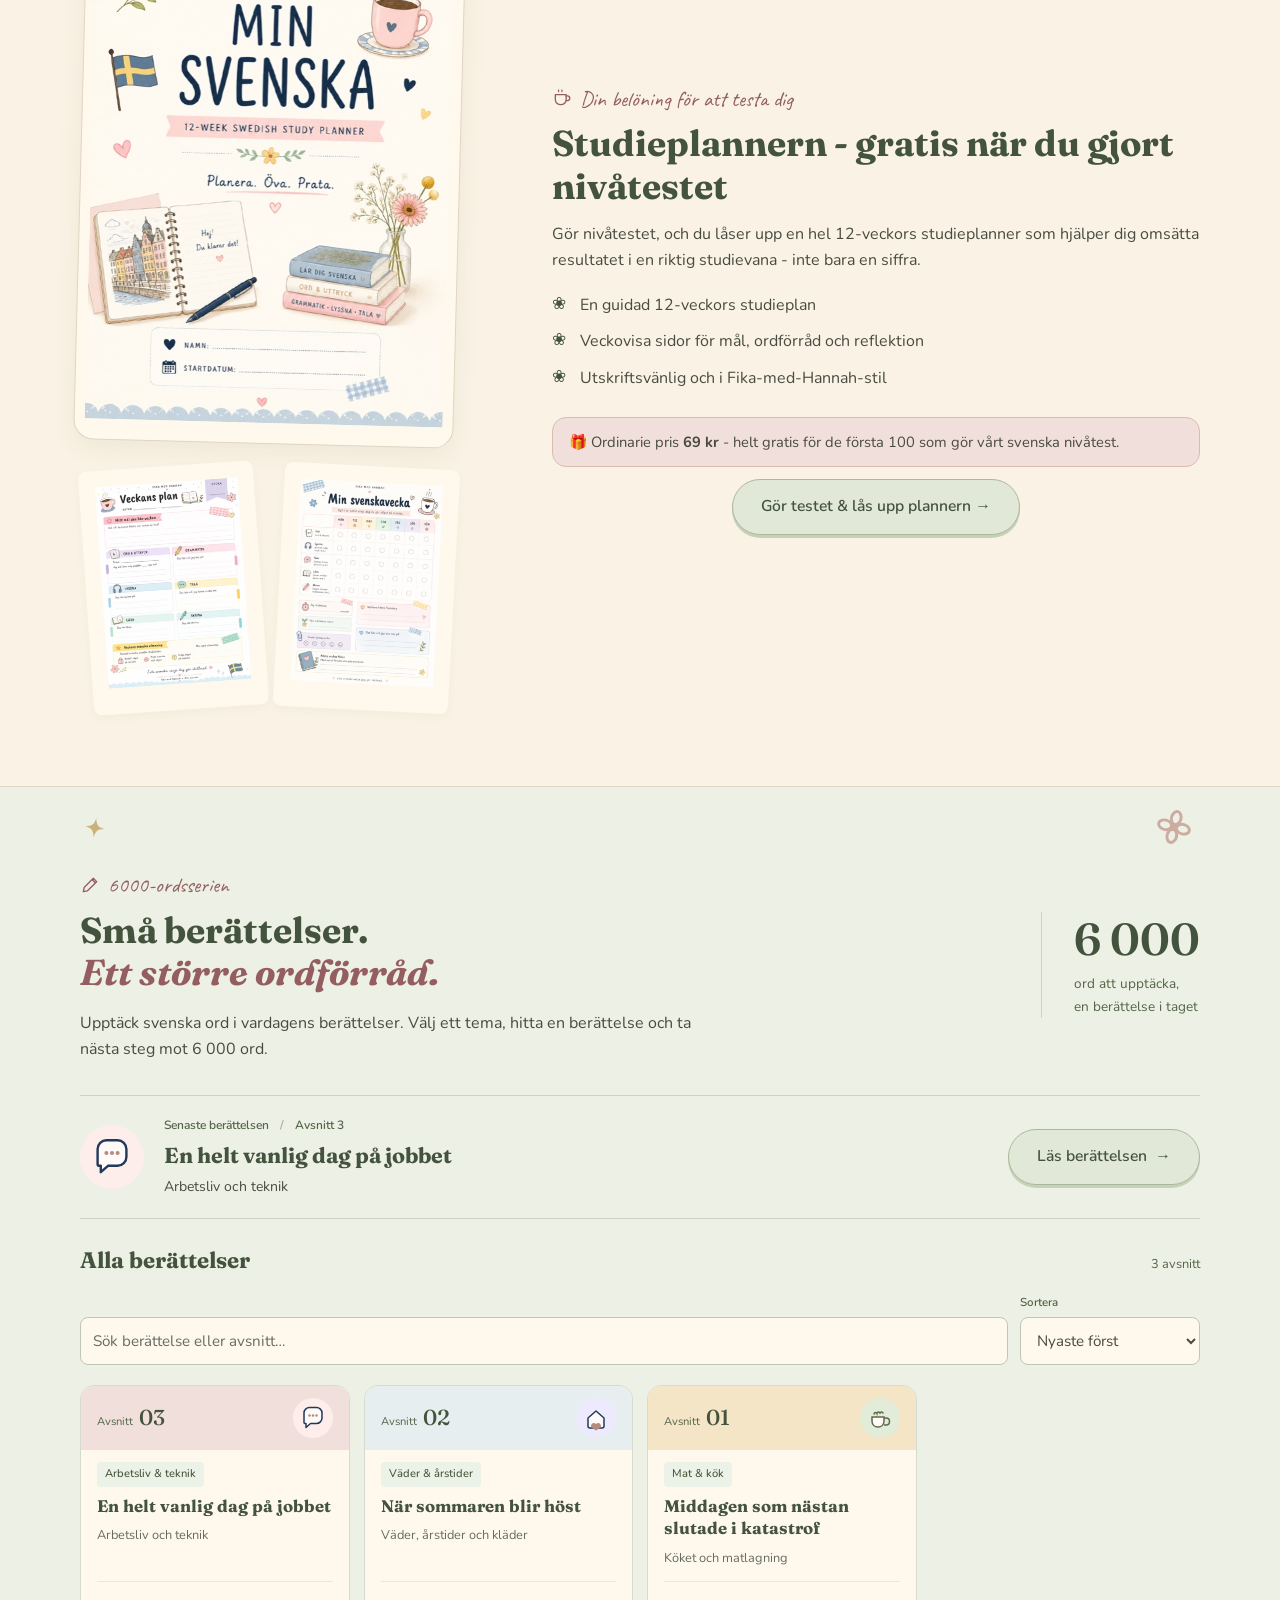
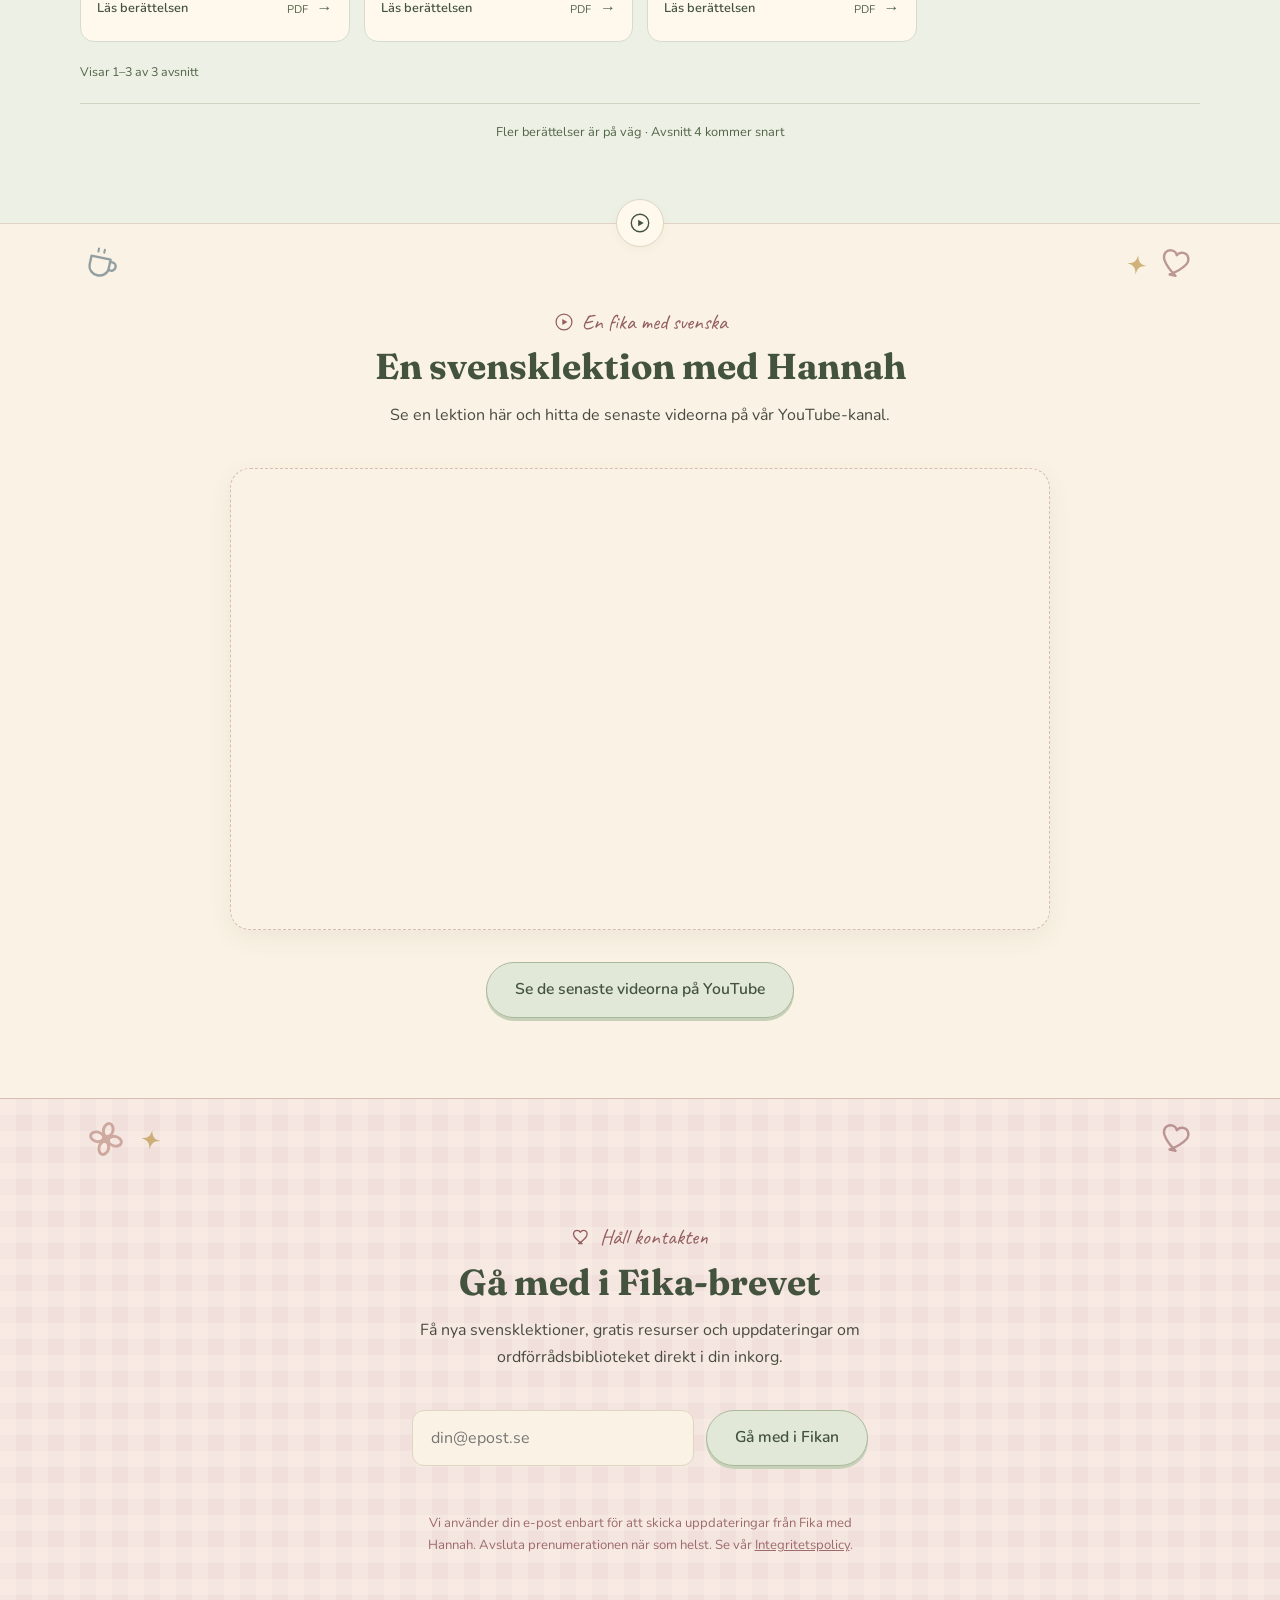
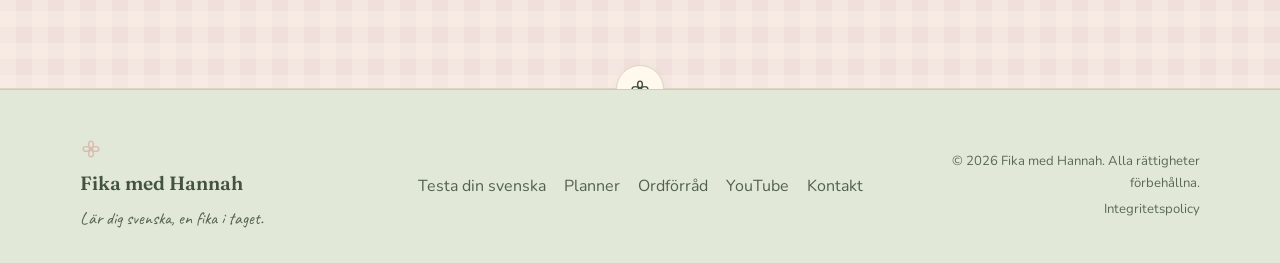
==== commit b5f4bb59: "Refresh cozy website design and episode library" ====
--- a/index.html
+++ b/index.html
@@ -2,13 +2,13 @@
 <html lang="sv">
 <head>
   <meta charset="UTF-8">
-  <title>Fika med Hannah — Lär dig svenska, en fika i taget</title>
+  <title>Fika med Hannah - Lär dig svenska, en fika i taget</title>
   <meta name="viewport" content="width=device-width, initial-scale=1.0">
-  <meta name="description" content="Gör Fika med Hannahs gratis svenska nivåtest (A1–C2), få personliga rekommendationer och lås upp en gratis studieplanner — lär dig svenska, en fika i taget.">
+  <meta name="description" content="Gör Fika med Hannahs gratis svenska nivåtest (A1–C2), få personliga rekommendationer och lås upp en gratis studieplanner - lär dig svenska, en fika i taget.">
   <meta name="theme-color" content="#fdeeec">
 
-  <!-- Open Graph / social preview — replace og:image with a real 1200x630 brand image later -->
-  <meta property="og:title" content="Fika med Hannah — Testa din svenska nivå, gratis">
+  <!-- Open Graph / social preview - replace og:image with a real 1200x630 brand image later -->
+  <meta property="og:title" content="Fika med Hannah - Testa din svenska nivå, gratis">
   <meta property="og:description" content="Gör det gratis svenska nivåtestet (A1–C2) och lås upp en gratis studieplanner från Fika med Hannah.">
   <meta property="og:type" content="website">
   <meta property="og:image" content="assets/logo.png">
@@ -16,10 +16,10 @@
   <link rel="icon" type="image/svg+xml" href="assets/favicon.svg">
   <link rel="apple-touch-icon" href="assets/logo.png">
 
-  <!-- Google Fonts: Fraunces (headings) + Poppins (body) + Caveat (hand-written accents) — matches the existing Fika med Hannah brand materials -->
+  <!-- Google Fonts: Fraunces, Nunito and hand-written Caveat -->
   <link rel="preconnect" href="https://fonts.googleapis.com">
   <link rel="preconnect" href="https://fonts.gstatic.com" crossorigin>
-  <link href="https://fonts.googleapis.com/css2?family=Fraunces:opsz,wght@9..144,500;9..144,600;9..144,700&family=Poppins:wght@400;500;600;700&family=Caveat:wght@600&display=swap" rel="stylesheet">
+  <link href="https://fonts.googleapis.com/css2?family=Fraunces:opsz,wght@9..144,500;9..144,600;9..144,700&family=Nunito:wght@400;500;600;700;800&family=Caveat:wght@600&display=swap" rel="stylesheet">
 
   <link rel="stylesheet" href="styles.css">
 </head>
@@ -72,7 +72,7 @@
   <!-- ============ HEADER / NAV ============ -->
   <header class="site-header" id="siteHeader">
     <div class="wrap header-inner">
-      <a class="brand" href="#home" aria-label="Fika med Hannah — home">
+      <a class="brand" href="#home" aria-label="Fika med Hannah - home">
         <img class="brand-mark" src="assets/logo.png" alt="" width="40" height="40">
         <span class="brand-name">Fika <em>med</em> Hannah</span>
       </a>
@@ -98,36 +98,47 @@
 
     <!-- ============ HERO ============ -->
     <section class="hero" id="home">
+      <picture class="hero-banner">
+        <source type="image/webp" srcset="assets/fika-banner-640.webp 640w, assets/fika-banner-1280.webp 1280w, assets/fika-banner-2172.webp 2172w" sizes="(min-width: 2172px) 2172px, 100vw">
+        <img src="assets/fika-banner.jpg" alt="Fika med Hannah. Svenska på ett naturligt sätt. En illustrerad studieplats med kaffe, böcker och utsikt över Stockholm." width="2172" height="724" fetchpriority="high" loading="eager">
+      </picture>
       <div class="wrap hero-inner">
         <div class="hero-copy">
-          <p class="eyebrow"><svg class="eyebrow-icon" aria-hidden="true"><use href="#i-flower"/></svg>Välkommen till Fika med Hannah</p>
-          <h1>Vilken nivå har din svenska? <em>Ta reda på det, gratis.</em></h1>
+          <p class="eyebrow"><svg class="eyebrow-icon" aria-hidden="true"><use href="#i-flower"/></svg>En liten paus. Ett nytt svenskt ord.</p>
+          <h1 class="sr-only">Fika med Hannah</h1>
           <p class="tagline">Lär dig svenska, en fika i taget.</p>
           <svg class="tagline-swirl" aria-hidden="true"><use href="#i-swirl"/></svg>
           <p class="hero-text">
-            Gör vårt gratis adaptiva nivåtest (A1–C2) och få en tydlig bild av var du står idag —
-            plus personliga rekommendationer för vad du bör öva på härnäst.
+            Hitta din svenska nivå med vårt gratis test (A1–C2). Få personliga tips
+            och ta nästa steg i din egen takt.
           </p>
           <div class="button-row">
             <a class="btn btn-primary btn-large" href="level-test/"><svg aria-hidden="true" width="16" height="16"><use href="#i-star"/></svg>Testa din svenska nivå &rarr;</a>
-            <a class="btn btn-secondary" href="#about">Möt Hannah</a>
-          </div>
-          <p class="hero-meta">Gratis · Cirka 15–20 minuter · Inget konto krävs</p>
-        </div>
-
-        <div class="hero-visual" aria-hidden="false">
-          <img src="assets/hero-illustration.svg" alt="Illustration av en kaffekopp med hjärtformad mjölkskum, en svensk flaggvimpel och en liten blomkvist" width="560" height="460">
-        </div>
-      </div>
-    </section>
+          </div>
+          <p class="hero-meta">Gratis · 15–20 minuter · Inget konto krävs</p>
+        </div>
+
+      </div>
+    </section>
+
+    <nav class="learning-paths" aria-label="Din svenskaresa">
+      <div class="wrap">
+        <a href="level-test/"><img src="assets/icons/icon-everyday.svg" alt="" width="42" height="42"><span>Hitta din nivå</span><span aria-hidden="true">&rarr;</span></a>
+        <a href="#vocabulary"><img src="assets/icons/icon-food.svg" alt="" width="42" height="42"><span>Upptäck berättelser</span><span aria-hidden="true">&rarr;</span></a>
+        <a href="#planner"><img src="assets/icons/icon-home.svg" alt="" width="42" height="42"><span>Din studieplanner</span><span aria-hidden="true">&rarr;</span></a>
+      </div>
+    </nav>
 
     <!-- ============ HOW IT WORKS ============ -->
-    <section class="section features" id="how-it-works">
+    <section class="section features section-doodled" id="how-it-works">
+      <div class="section-doodles" aria-hidden="true">
+        <span class="doodle-cluster"><svg class="doodle doodle-flower"><use href="#i-flower"/></svg><svg class="doodle doodle-spark"><use href="#i-star"/></svg></span>
+      </div>
       <div class="wrap">
         <div class="section-head center">
           <p class="eyebrow"><svg class="eyebrow-icon" aria-hidden="true"><use href="#i-star"/></svg>Så funkar det</p>
           <h2>Din resa mot bättre svenska</h2>
-          <p>Fyra enkla steg — från ditt första test till en stadig studierutin.</p>
+          <p>Fyra enkla steg - från ditt första test till en stadig studierutin.</p>
         </div>
         <ul class="feature-grid" role="list">
           <li class="feature-card">
@@ -143,7 +154,7 @@
           <li class="feature-card">
             <span class="feature-icon feature-icon-num">3</span>
             <h3>Lås upp plannern</h3>
-            <p>Fira resultatet med vår studieplanner — gratis för de första 100 testdeltagarna.</p>
+            <p>Fira resultatet med vår studieplanner - gratis för de första 100 testdeltagarna.</p>
           </li>
           <li class="feature-card">
             <span class="feature-icon feature-icon-num">4</span>
@@ -158,10 +169,17 @@
     </section>
 
     <!-- ============ ABOUT ============ -->
-    <section class="section about" id="about">
+    <section class="section about section-doodled" id="about">
+      <div class="section-doodles" aria-hidden="true">
+        <svg class="doodle doodle-sage"><use href="#i-mug"/></svg>
+        <span class="doodle-cluster"><svg class="doodle doodle-spark"><use href="#i-star"/></svg><svg class="doodle doodle-heart"><use href="#i-heart"/></svg></span>
+      </div>
       <div class="wrap about-inner">
         <div class="about-photo">
-          <img src="assets/logo.png" alt="Fika med Hannahs varumärkesillustration av en mugg, hållen under en varm fika">
+          <picture>
+            <source type="image/webp" srcset="assets/hannah-portrait-320.webp 320w, assets/hannah-portrait-640.webp 640w, assets/hannah-portrait.webp 1312w" sizes="(min-width: 780px) 280px, (min-width: 340px) 300px, calc(100vw - 40px)">
+            <img src="assets/hannah-portrait.jpg" alt="Illustrerat porträtt av Hannah i en rosa tröja, med händerna under hakan." width="1312" height="1199" loading="lazy" decoding="async">
+          </picture>
         </div>
         <div class="about-copy">
           <p class="eyebrow"><svg class="eyebrow-icon" aria-hidden="true"><use href="#i-heart"/></svg>Hej, jag heter Hannah</p>
@@ -169,24 +187,28 @@
           <p>
             Jag startade Fika med Hannah för att jag själv vet hur det känns att fastna i grammatikböcker
             utan att våga prata. Här får du istället korta, verklighetsnära lektioner, vardagsord du
-            faktiskt kommer att använda, och studieverktyg som gör att du orkar fortsätta — vecka efter vecka.
+            faktiskt kommer att använda, och studieverktyg som gör att du orkar fortsätta - vecka efter vecka.
           </p>
           <p>
             Nivåtestet, ordförrådsbiblioteket och studieplannern hänger ihop: tillsammans ger de dig en
             tydlig, lugn väg framåt, oavsett var du befinner dig just nu.
           </p>
-          <p class="pull-quote">&ldquo;En fika är aldrig bara kaffe — det är en liten paus värd att ta, på svenska eller annars.&rdquo;</p>
+          <p class="pull-quote">&ldquo;En fika är aldrig bara kaffe - det är en liten paus värd att ta, på svenska eller annars.&rdquo;</p>
         </div>
       </div>
     </section>
 
     <!-- ============ SWEDISH LEVEL TEST ============ -->
-    <section class="section level-test alt-bg" id="level-test">
+    <section class="section level-test alt-bg section-doodled" id="level-test">
+      <div class="section-doodles" aria-hidden="true">
+        <svg class="doodle doodle-spark"><use href="#i-star"/></svg>
+        <svg class="doodle doodle-flower"><use href="#i-flower"/></svg>
+      </div>
       <div class="wrap">
         <div class="section-head center">
           <p class="eyebrow"><svg class="eyebrow-icon" aria-hidden="true"><use href="#i-star"/></svg>Var är du i din resa?</p>
           <h2>Vilken nivå har du i svenska?</h2>
-          <p>Från ditt första ord till flytande konversation — så här skiljer sig de sex europeiska CEFR-nivåerna åt.</p>
+          <p>Från ditt första ord till flytande konversation - så här skiljer sig de sex europeiska CEFR-nivåerna åt.</p>
         </div>
 
         <ul class="level-grid" role="list">
@@ -201,7 +223,7 @@
         <div class="lt-cta-panel center">
           <h3>Gör det gratis nivåtestet</h3>
           <p>Svara på adaptiva frågor om ordförråd, grammatik, läsförståelse och lyssnaförståelse. Du får ditt resultat direkt, plus konkreta tips om vad du bör öva på härnäst.</p>
-          <p class="lt-bonus-note">🎁 Gör testet klart så låser du upp vår studieplanner — gratis för de första 100 deltagarna (ordinarie pris 69 kr).</p>
+          <p class="lt-bonus-note">🎁 Gör testet klart så låser du upp vår studieplanner - gratis för de första 100 deltagarna (ordinarie pris 69 kr).</p>
           <a class="btn btn-primary btn-large" href="level-test/">Starta nivåtestet &rarr;</a>
         </div>
       </div>
@@ -209,7 +231,11 @@
 
     <!-- ============ STUDY PLANNER (paid, first 100 downloads free) ============ -->
     <div class="divider" aria-hidden="true"><span class="divider-medallion"><svg><use href="#i-mug"/></svg></span></div>
-    <section class="section planner-feature" id="planner">
+    <section class="section planner-feature section-doodled" id="planner">
+      <div class="section-doodles" aria-hidden="true">
+        <svg class="doodle doodle-heart"><use href="#i-heart"/></svg>
+        <span class="doodle-cluster"><svg class="doodle doodle-spark"><use href="#i-star"/></svg><svg class="doodle doodle-sage"><use href="#i-mug"/></svg></span>
+      </div>
       <div class="wrap planner-inner">
         <div class="planner-visual">
           <span class="price-sticker" aria-hidden="true">69<br>kr</span>
@@ -221,14 +247,14 @@
         </div>
         <div class="planner-copy">
           <p class="eyebrow"><svg class="eyebrow-icon" aria-hidden="true"><use href="#i-mug"/></svg>Din belöning för att testa dig</p>
-          <h2>Studieplannern — gratis när du gjort nivåtestet</h2>
-          <p>Gör nivåtestet, och du låser upp en hel 12-veckors studieplanner som hjälper dig omsätta resultatet i en riktig studievana — inte bara en siffra.</p>
+          <h2>Studieplannern - gratis när du gjort nivåtestet</h2>
+          <p>Gör nivåtestet, och du låser upp en hel 12-veckors studieplanner som hjälper dig omsätta resultatet i en riktig studievana - inte bara en siffra.</p>
           <ul class="planner-points">
             <li>En guidad 12-veckors studieplan</li>
             <li>Veckovisa sidor för mål, ordförråd och reflektion</li>
             <li>Utskriftsvänlig och i Fika-med-Hannah-stil</li>
           </ul>
-          <p class="planner-offer">🎁 Ordinarie pris <strong>69 kr</strong> — helt gratis för de första 100 som gör vårt svenska nivåtest.</p>
+          <p class="planner-offer">🎁 Ordinarie pris <strong>69 kr</strong> - helt gratis för de första 100 som gör vårt svenska nivåtest.</p>
 
           <div class="center planner-cta">
             <a class="btn btn-primary" href="level-test/" aria-describedby="plannerClaimCount">Gör testet &amp; lås upp plannern &rarr;</a>
@@ -239,91 +265,114 @@
     </section>
 
     <!-- ============ VOCABULARY ============ -->
-    <section class="section vocabulary alt-bg" id="vocabulary">
+    <section class="section vocabulary alt-bg section-doodled" id="vocabulary">
+      <div class="section-doodles" aria-hidden="true">
+        <svg class="doodle doodle-spark"><use href="#i-star"/></svg>
+        <svg class="doodle doodle-flower"><use href="#i-flower"/></svg>
+      </div>
+      <div class="wrap">
+        <div class="vocab-heading">
+          <div class="section-head">
+            <p class="eyebrow"><svg class="eyebrow-icon" aria-hidden="true"><use href="#i-pencil"/></svg>6000-ordsserien</p>
+            <h2>Små berättelser.<br><em>Ett större ordförråd.</em></h2>
+            <p>Upptäck svenska ord i vardagens berättelser. Välj ett tema, hitta en berättelse och ta nästa steg mot 6 000 ord.</p>
+          </div>
+          <p class="vocab-goal"><strong>6 000</strong><span>ord att upptäcka,<br>en berättelse i taget</span></p>
+        </div>
+
+        <div class="vocab-featured">
+          <img src="assets/icons/icon-everyday.svg" alt="" width="112" height="112">
+          <div class="vocab-featured-copy">
+            <p class="vocab-kicker">Senaste berättelsen <span aria-hidden="true">/</span> <span id="featuredEpisodeNumber">Avsnitt 3</span></p>
+            <h3 id="featuredEpisodeTitle">En helt vanlig dag på jobbet</h3>
+            <p id="featuredEpisodeTopic">Arbetsliv och teknik</p>
+          </div>
+          <a class="btn btn-primary" id="featuredEpisodeLink" href="downloads/word-series-episode-3.pdf" target="_blank" rel="noopener">Läs berättelsen <span aria-hidden="true">&rarr;</span><span class="sr-only"> (PDF, öppnas i ny flik)</span></a>
+        </div>
+
+        <div class="vocab-library-heading">
+          <h3 id="episodeLibraryHeading">Alla berättelser</h3>
+          <span class="vocab-library-count" id="episodeTotal">3 avsnitt</span>
+        </div>
+        <form class="vocab-toolbar" id="episodeFilters" role="search" aria-label="Sök i avsnitten" hidden>
+          <label class="vocab-search" for="episodeSearch">
+            <span class="sr-only">Sök berättelse eller avsnittsnummer</span>
+            <input id="episodeSearch" type="search" placeholder="Sök berättelse eller avsnitt…" autocomplete="off" aria-controls="episodeList">
+          </label>
+          <label class="vocab-select" for="episodeSort"><span>Sortera</span><select id="episodeSort" aria-controls="episodeList"><option value="newest">Nyaste först</option><option value="oldest">Äldsta först</option></select></label>
+        </form>
+
+        <ul class="episode-grid" id="episodeList" aria-labelledby="episodeLibraryHeading" role="list">
+          <li class="episode-card" data-episode="1" data-topic="Mat &amp; kök">
+            <div class="episode-card-top"><span class="episode-number">Avsnitt <strong>01</strong></span><img src="assets/icons/icon-food.svg" alt="" width="56" height="56" loading="lazy"></div>
+            <span class="episode-topic">Mat &amp; kök</span>
+            <h3>Middagen som nästan slutade i katastrof</h3>
+            <p>Köket och matlagning</p>
+            <a class="episode-link" href="downloads/word-series-episode-1.pdf" target="_blank" rel="noopener"><span>Läs berättelsen <span class="sr-only">Middagen som nästan slutade i katastrof (öppnas i ny flik)</span></span><span class="episode-link-format">PDF <span aria-hidden="true">&rarr;</span></span></a>
+          </li>
+          <li class="episode-card" data-episode="2" data-topic="Väder &amp; årstider">
+            <div class="episode-card-top"><span class="episode-number">Avsnitt <strong>02</strong></span><img src="assets/icons/icon-home.svg" alt="" width="56" height="56" loading="lazy"></div>
+            <span class="episode-topic">Väder &amp; årstider</span>
+            <h3>När sommaren blir höst</h3>
+            <p>Väder, årstider och kläder</p>
+            <a class="episode-link" href="downloads/word-series-episode-2.pdf" target="_blank" rel="noopener"><span>Läs berättelsen <span class="sr-only">När sommaren blir höst (öppnas i ny flik)</span></span><span class="episode-link-format">PDF <span aria-hidden="true">&rarr;</span></span></a>
+          </li>
+          <li class="episode-card" data-episode="3" data-topic="Arbetsliv &amp; teknik">
+            <div class="episode-card-top"><span class="episode-number">Avsnitt <strong>03</strong></span><img src="assets/icons/icon-everyday.svg" alt="" width="56" height="56" loading="lazy"></div>
+            <span class="episode-topic">Arbetsliv &amp; teknik</span>
+            <h3>En helt vanlig dag på jobbet</h3>
+            <p>Arbetsliv och teknik</p>
+            <a class="episode-link" href="downloads/word-series-episode-3.pdf" target="_blank" rel="noopener"><span>Läs berättelsen <span class="sr-only">En helt vanlig dag på jobbet (öppnas i ny flik)</span></span><span class="episode-link-format">PDF <span aria-hidden="true">&rarr;</span></span></a>
+          </li>
+        </ul>
+        <div class="vocab-empty" id="episodeEmpty" hidden><h3>Ingen berättelse hittades</h3><p>Prova ett annat sökord.</p><button class="btn btn-secondary" id="episodeReset" type="button">Visa alla berättelser</button></div>
+        <div class="vocab-library-footer">
+          <p id="episodeResults" role="status" aria-live="polite" aria-atomic="true">3 avsnitt</p>
+          <nav class="episode-pagination" id="episodePagination" aria-label="Avsnittssidor" hidden>
+            <button type="button" id="episodePrevious" aria-label="Föregående sida" title="Föregående sida">&larr;</button>
+            <span id="episodePage">Sida 1 av 1</span>
+            <button type="button" id="episodeNext" aria-label="Nästa sida" title="Nästa sida">&rarr;</button>
+          </nav>
+        </div>
+        <p class="vocab-next">Fler berättelser är på väg <span aria-hidden="true">&middot;</span> Avsnitt 4 kommer snart</p>
+      </div>
+    </section>
+
+    <!-- ============ SELECTED LESSON ============ -->
+    <div class="divider" aria-hidden="true"><span class="divider-medallion"><svg><use href="#i-play"/></svg></span></div>
+    <section class="section latest-lesson section-doodled" id="latest-lesson">
+      <div class="section-doodles" aria-hidden="true">
+        <svg class="doodle doodle-blue"><use href="#i-mug"/></svg>
+        <span class="doodle-cluster"><svg class="doodle doodle-spark"><use href="#i-star"/></svg><svg class="doodle doodle-heart"><use href="#i-heart"/></svg></span>
+      </div>
       <div class="wrap">
         <div class="section-head center">
-          <p class="eyebrow"><svg class="eyebrow-icon" aria-hidden="true"><use href="#i-pencil"/></svg>Ord för ord</p>
-          <h2>Ett växande bibliotek på väg mot 6 000 ord</h2>
-          <p>
-            Fika med Hannah bygger stegvis upp ett komplett ordförrådsbibliotek — med målet att täcka
-            6 000 av de mest användbara svenska orden, sorterade i mysiga, lättöverskådliga kategorier
-            så att du alltid vet vad du ska öva på härnäst.
-          </p>
-          <p class="vocab-stat"><span class="vocab-stat-number">6 000</span> ord är målet för vårt växande bibliotek — ett långsiktigt projekt vi bygger vidare på varje vecka.</p>
-        </div>
-
-        <ul class="vocab-grid" role="list">
-          <li class="vocab-card">
-            <img src="assets/icons/icon-everyday.svg" alt="" width="80" height="80">
-            <h3>Vardagssvenska</h3>
-            <p>Hälsningsfraser, small talk och fraser du använder varje dag.</p>
-          </li>
-          <li class="vocab-card">
-            <img src="assets/icons/icon-food.svg" alt="" width="80" height="80">
-            <h3>Mat &amp; Kök</h3>
-            <p>Fika-favoriter, matvaror och allt du behöver för att beställa eller laga mat med självförtroende.</p>
-          </li>
-          <li class="vocab-card">
-            <img src="assets/icons/icon-home.svg" alt="" width="80" height="80">
-            <h3>Hem &amp; Familj</h3>
-            <p>Ord för människorna och platserna som står dig närmast — hem, familj och vardagsliv.</p>
-          </li>
-          <li class="vocab-card vocab-card-episode">
-            <svg class="vocab-card-icon" aria-hidden="true"><use href="#i-pencil"/></svg>
-            <p class="vocab-card-label">6000-ordsserien</p>
-            <h3>Avsnitt 1</h3>
-            <p>Dagens berättelse: Middagen som nästan slutade i katastrof. Tema: köket och matlagning.</p>
-            <a class="btn btn-secondary" href="https://github.com/fikamedhannah-lab/fika-med-hannah-website/releases/download/episodes-v1/word-series-episode-1.pdf" target="_blank" rel="noopener">Öppna avsnittet <span aria-hidden="true">&rarr;</span></a>
-          </li>
-          <li class="vocab-card vocab-card-episode">
-            <svg class="vocab-card-icon" aria-hidden="true"><use href="#i-pencil"/></svg>
-            <p class="vocab-card-label">6000-ordsserien</p>
-            <h3>Avsnitt 2</h3>
-            <p>Dagens berättelse: När sommaren blir höst. Tema: väder, årstider och kläder.</p>
-            <a class="btn btn-secondary" href="https://github.com/fikamedhannah-lab/fika-med-hannah-website/releases/download/episodes-v1/word-series-episode-2.pdf" target="_blank" rel="noopener">Öppna avsnittet <span aria-hidden="true">&rarr;</span></a>
-          </li>
-          <li class="vocab-card vocab-card-episode">
-            <svg class="vocab-card-icon" aria-hidden="true"><use href="#i-pencil"/></svg>
-            <p class="vocab-card-label">6000-ordsserien</p>
-            <h3>Avsnitt 3</h3>
-            <p>Dagens berättelse: En helt vanlig dag på jobbet. Tema: arbetsliv och teknik.</p>
-            <a class="btn btn-secondary" href="https://github.com/fikamedhannah-lab/fika-med-hannah-website/releases/download/episodes-v1/word-series-episode-3.pdf" target="_blank" rel="noopener">Öppna avsnittet <span aria-hidden="true">&rarr;</span></a>
-          </li>
-        </ul>
-
-        <div class="center vocab-cta">
-          <p class="soon-badge">Avsnitt 4 kommer snart</p>
-        </div>
-      </div>
-    </section>
-
-    <!-- ============ LATEST LESSON ============ -->
-    <div class="divider" aria-hidden="true"><span class="divider-medallion"><svg><use href="#i-play"/></svg></span></div>
-    <section class="section latest-lesson" id="latest-lesson">
-      <div class="wrap">
-        <div class="section-head center">
-          <p class="eyebrow"><svg class="eyebrow-icon" aria-hidden="true"><use href="#i-play"/></svg>Nytt varje vecka</p>
-          <h2>Senaste videot</h2>
-          <p>Nya svensklektioner läggs upp varje vecka på YouTube-kanalen.</p>
+          <p class="eyebrow"><svg class="eyebrow-icon" aria-hidden="true"><use href="#i-play"/></svg>En fika med svenska</p>
+          <h2>En svensklektion med Hannah</h2>
+          <p>Se en lektion här och hitta de senaste videorna på vår YouTube-kanal.</p>
         </div>
 
         <!-- Responsive YouTube embed; swap in a real video ID via CONFIG.latestVideoId in script.js -->
         <div class="video-frame" id="videoFrame">
           <div class="video-placeholder" id="videoPlaceholder">
             <svg class="video-placeholder-icon" aria-hidden="true"><use href="#i-play"/></svg>
-            <p>Nya lektioner varje vecka</p>
-            <p class="video-placeholder-sub">Den senaste videon dyker snart upp här.</p>
+            <p>En svensklektion med Hannah</p>
+            <a class="btn btn-secondary" href="https://www.youtube.com/watch?v=R2MUF9MsUOE" target="_blank" rel="noopener">Se lektionen på YouTube</a>
           </div>
         </div>
 
         <div class="center">
-          <a class="btn btn-primary" data-config-href="youtubeChannelUrl" href="#" target="_blank" rel="noopener">Se senaste videon på YouTube</a>
+          <a class="btn btn-primary" data-config-href="youtubeChannelUrl" href="https://www.youtube.com/@fikamedhannah" target="_blank" rel="noopener">Se de senaste videorna på YouTube</a>
         </div>
       </div>
     </section>
 
     <!-- ============ EMAIL SIGNUP ============ -->
-    <section class="section signup alt-bg" id="signup">
+    <section class="section signup alt-bg section-doodled" id="signup">
+      <div class="section-doodles" aria-hidden="true">
+        <span class="doodle-cluster"><svg class="doodle doodle-flower"><use href="#i-flower"/></svg><svg class="doodle doodle-spark"><use href="#i-star"/></svg></span>
+        <svg class="doodle doodle-heart"><use href="#i-heart"/></svg>
+      </div>
       <div class="wrap signup-inner">
         <div class="section-head center">
           <p class="eyebrow"><svg class="eyebrow-icon" aria-hidden="true"><use href="#i-heart"/></svg>Håll kontakten</p>
@@ -368,7 +417,7 @@
           <li><a href="#planner">Planner</a></li>
           <li><a href="#vocabulary">Ordförråd</a></li>
           <li><a data-config-href="youtubeChannelUrl" href="#" target="_blank" rel="noopener">YouTube</a></li>
-          <!-- Placeholder contact — replace with a real inbox address -->
+          <!-- Placeholder contact - replace with a real inbox address -->
           <li><a href="mailto:hello@fikamedhannah.com">Kontakt</a></li>
         </ul>
       </nav>
--- a/styles.css
+++ b/styles.css
@@ -1,36 +1,38 @@
 /* =========================================================
-   Fika med Hannah — stylesheet
+   Fika med Hannah - stylesheet
    Cute, premium, editorial Scandinavian planner design. Mobile-first.
    ========================================================= */
 
 :root {
   /* ---- Brand colors (kept consistent with existing Fika med Hannah brand art) ---- */
-  --ink: #3a2c28;            /* body text */
-  --paper: #fffaf7;          /* cards / cream white */
-  --cream: #faf5ef;          /* warm beige background */
-  --blush: #fdeeec;          /* pastel pink background */
-  --lavender: #eceafc;       /* soft alt background */
-  --sage: #e3ebd9;           /* sage green background tint */
-  --sage-ink: #5c6b4d;       /* sage green text/icon accent */
-  --rose: #b58b7f;           /* muted red / rose accent (script text, hearts, hover pop) */
-  --rose-dark: #21395c;      /* deep navy — headings, primary buttons, nav (matches the planner's cover branding) */
-  --rose-light: #dec5bb;     /* soft border / secondary accent */
-  --line: #e6d3c9;           /* hairline borders */
-  --sky: #a9c6de;            /* gingham washi-tape check (matches the planner's blue tape) */
-  --sky-light: #e3eef6;      /* gingham washi-tape base */
+  --ink: #494b41;
+  --paper: #fff9ed;
+  --cream: #faf3e5;
+  --blush: #f1dfdb;
+  --lavender: #e5edf0;
+  --sage: #e2e8d8;
+  --sage-ink: #536449;
+  --rose: #945e60;
+  --rose-dark: #43533e;
+  --rose-light: #d9bcb1;
+  --line: #dfd5c2;
+  --sky: #afc5cf;
+  --sky-light: #e6eef0;
+  --butter: #f3e2ad;
+  --blue-ink: #4d6875;
 
   /* ---- Type ---- */
   --font-heading: 'Fraunces', Georgia, serif;
-  --font-body: 'Poppins', -apple-system, BlinkMacSystemFont, 'Segoe UI', sans-serif;
+  --font-body: 'Nunito', sans-serif;
   --font-script: 'Caveat', cursive;
 
   /* ---- Layout ---- */
   --max-width: 1160px;
-  --radius-lg: 24px;
-  --radius-md: 16px;
-  --radius-sm: 10px;
-  --shadow-soft: 0 10px 30px rgba(143, 107, 96, 0.10);
-  --shadow-softer: 0 4px 14px rgba(143, 107, 96, 0.08);
+  --radius-lg: 20px;
+  --radius-md: 14px;
+  --radius-sm: 8px;
+  --shadow-soft: 0 8px 24px rgba(78, 83, 59, 0.07);
+  --shadow-softer: 0 3px 10px rgba(78, 83, 59, 0.04);
 }
 
 /* ---------- Reset ---------- */
@@ -38,10 +40,7 @@
 html { scroll-behavior: smooth; }
 body {
   margin: 0;
-  background-color: var(--paper);
-  /* faint dot-grid, like planner paper */
-  background-image: radial-gradient(var(--rose-light) 1px, transparent 1px);
-  background-size: 22px 22px;
+  background-color: var(--cream);
   color: var(--ink);
   font-family: var(--font-body);
   line-height: 1.65;
@@ -57,10 +56,10 @@
   color: var(--rose-dark);
   line-height: 1.18;
   margin: 0 0 14px;
-  letter-spacing: -0.01em;
-}
-h1 { font-size: clamp(2.1rem, 5vw + 1rem, 3.4rem); }
-h2 { font-size: clamp(1.6rem, 3vw + 1rem, 2.35rem); }
+  letter-spacing: 0;
+}
+h1 { font-size: 3rem; }
+h2 { font-size: 2.25rem; }
 h2 em, h1 em { font-style: italic; color: var(--rose); }
 h3 { font-size: 1.15rem; }
 p { margin: 0 0 12px; }
@@ -103,7 +102,7 @@
   padding: 0 20px;
 }
 
-.section { padding: 72px 0; }
+.section { padding: 80px 0; scroll-margin-top: 90px; }
 .alt-bg { background-image: none; background-color: var(--blush); }
 
 .section-head { max-width: 56ch; margin: 0 0 40px; }
@@ -121,6 +120,37 @@
 }
 .eyebrow-icon { width: 20px; height: 20px; flex-shrink: 0; color: var(--rose); }
 
+.section-doodled { position: relative; }
+.section-doodles {
+  position: absolute;
+  top: 18px;
+  left: 50%;
+  transform: translateX(-50%);
+  width: 100%;
+  max-width: var(--max-width);
+  height: 44px;
+  padding: 0 24px;
+  display: flex;
+  align-items: center;
+  justify-content: space-between;
+  pointer-events: none;
+  user-select: none;
+}
+.doodle-cluster { display: flex; align-items: center; gap: 12px; }
+.doodle { display: block; width: 36px; height: 36px; flex-shrink: 0; color: var(--rose); opacity: .6; transform: rotate(-12deg); }
+.doodle-flower { width: 44px; height: 44px; color: #b58075; transform: rotate(14deg); }
+.doodle-heart { transform: rotate(12deg); }
+.doodle-spark { width: 22px; height: 22px; color: #b48a36; transform: rotate(8deg); }
+.doodle-blue { color: var(--blue-ink); transform: rotate(12deg); }
+.doodle-sage { color: var(--sage-ink); }
+@media (max-width: 780px) {
+  .section-doodles { top: 8px; height: 30px; padding-inline: 20px; }
+  .doodle { width: 26px; height: 26px; }
+  .doodle-flower { width: 30px; height: 30px; }
+  .doodle-spark { width: 16px; height: 16px; }
+  .doodle-cluster { gap: 8px; }
+}
+
 /* small decorative squiggle used under the hero tagline */
 .tagline-swirl { display: block; width: 150px; height: 12px; color: var(--rose-light); margin: -6px 0 18px; }
 
@@ -147,7 +177,7 @@
   transform: translate(-50%, -50%);
   width: 48px; height: 48px;
   background: var(--paper);
-  border: 1.5px dashed var(--rose-light);
+  border: 1px solid var(--line);
   border-radius: 50%;
   display: flex;
   align-items: center;
@@ -177,20 +207,13 @@
 .btn-primary {
   position: relative;
   padding: 14px 28px;
-  border-radius: 14px;
-  background: var(--rose-dark);
-  color: #fff;
-  box-shadow: var(--shadow-softer);
-}
-.btn-primary::after {
-  content: '';
-  position: absolute;
-  inset: 4px;
-  border: 1.5px dashed rgba(255, 255, 255, 0.5);
-  border-radius: 9px;
-  pointer-events: none;
-}
-.btn-primary:hover { background: var(--rose); transform: translateY(-2px) rotate(-1deg); box-shadow: var(--shadow-soft); }
+  border-radius: 999px;
+  background: var(--sage);
+  color: var(--rose-dark);
+  border: 1px solid #aab99b;
+  box-shadow: 0 3px 0 #c7d1b9;
+}
+.btn-primary:hover { background: #d1ddc4; transform: translateY(-2px); box-shadow: 0 5px 0 #c7d1b9; }
 
 /* secondary CTAs read as quiet editorial links, not competing buttons */
 .btn-secondary {
@@ -198,7 +221,6 @@
   color: var(--rose-dark);
   border-bottom: 2px solid var(--rose-light);
 }
-.btn-secondary::before { content: '\25B8\0020'; color: var(--rose); }
 .btn-secondary:hover { color: var(--rose); border-bottom-color: var(--rose); transform: translateX(2px); }
 
 .btn-large { padding: 17px 34px; font-size: 1.05rem; }
@@ -210,8 +232,8 @@
   position: sticky;
   top: 0;
   z-index: 100;
-  background: rgba(255, 250, 247, 0.92);
-  backdrop-filter: saturate(180%) blur(8px);
+  background: rgba(250, 243, 229, 0.97);
+  backdrop-filter: blur(8px);
   border-bottom: 1px solid var(--line);
 }
 .header-inner {
@@ -226,7 +248,7 @@
   width: 40px; height: 40px;
   border-radius: 12px;
   object-fit: cover;
-  box-shadow: 0 0 0 2px #fff, 0 0 0 3px var(--rose-light);
+  box-shadow: 0 0 0 2px var(--paper), 0 0 0 3px var(--line);
 }
 .brand-name {
   font-family: var(--font-heading);
@@ -285,17 +307,18 @@
 .primary-nav a.nav-cta {
   justify-content: center;
   margin-top: 10px;
-  color: #fff;
+  color: var(--rose-dark);
   font-weight: 600;
-  background: var(--rose-dark);
+  background: var(--sage);
+  border: 1px solid #aab99b;
   border-radius: 999px;
   padding: 12px 20px;
   transition: background-color .18s ease, transform .18s ease;
 }
-.primary-nav a.nav-cta:hover { background: var(--rose); color: #fff; transform: translateY(-1px); }
+.primary-nav a.nav-cta:hover { background: #d1ddc4; color: var(--rose-dark); transform: translateY(-1px); }
 .nav-cta svg { width: 16px; height: 16px; }
 
-@media (min-width: 780px) {
+@media (min-width: 1000px) {
   .nav-toggle { display: none; }
   .primary-nav {
     position: static;
@@ -304,7 +327,7 @@
     border: none;
     overflow: visible;
   }
-  .primary-nav ul { flex-direction: row; align-items: center; gap: 30px; padding: 0; }
+  .primary-nav ul { flex-direction: row; align-items: center; gap: 22px; padding: 0; }
   .primary-nav a { border: none; padding: 6px 2px; position: relative; }
   .primary-nav a:not(.nav-cta)::after {
     content: '';
@@ -320,49 +343,41 @@
 }
 
 /* ---------- Hero ---------- */
-.hero { padding: 60px 0 76px; background: linear-gradient(180deg, var(--lavender), var(--paper) 70%); }
-.hero-inner { display: grid; gap: 48px; }
-.hero-text { max-width: 46ch; color: var(--ink); }
-.hero-meta { margin-top: 14px; font-size: 0.85rem; color: var(--rose); opacity: .85; }
+.hero { padding: 0 0 28px; background: var(--cream); text-align: center; }
+.hero-inner { display: grid; gap: 12px; justify-items: center; padding-top: 20px; }
+.hero-copy { max-width: 710px; }
+.hero h1 { font-size: 3.5rem; margin: 6px 0 10px; }
+.hero h1 em { color: var(--rose); }
+.hero-text { max-width: 58ch; color: var(--ink); margin: 18px auto 0; }
+.hero-meta { margin: 18px 0 0; font-size: 0.85rem; color: var(--sage-ink); }
+.hero .button-row { justify-content: center; margin-top: 22px; gap: 24px; }
+.hero .tagline-swirl { margin: 5px auto 0; color: var(--rose-light); }
+.hero .eyebrow { font-size: 1.15rem; }
 .tagline {
   font-family: var(--font-script);
-  font-size: 1.7rem;
+  font-size: 1.9rem;
   color: var(--rose);
   margin: 0 0 2px;
 }
-.hero-visual {
-  position: relative;
-  justify-self: center;
-  max-width: 400px;
-}
-.hero-visual::before {
-  content: '';
-  position: absolute;
-  top: -14px; left: 50%;
-  width: 92px; height: 34px;
-  transform: translateX(-50%) rotate(-5deg);
-  background: repeating-linear-gradient(45deg, var(--rose-light), var(--rose-light) 6px, transparent 6px, transparent 12px), var(--blush);
-  opacity: .9;
-  border-radius: 3px;
-  box-shadow: var(--shadow-softer);
-  z-index: 1;
-}
-.hero-visual img {
-  position: relative;
-  background: var(--paper);
-  border-radius: var(--radius-lg);
-  box-shadow: var(--shadow-soft);
-  border: 1px solid var(--line);
-  padding: 14px 14px 26px;
-  transform: rotate(-2deg);
-  transition: transform .3s ease;
-}
-.hero-visual:hover img { transform: rotate(0deg) scale(1.015); }
-
-@media (min-width: 860px) {
-  .hero-inner { grid-template-columns: 1.15fr 0.85fr; align-items: center; }
-  .hero-visual { justify-self: end; max-width: none; }
-}
+.hero-banner {
+  display: block;
+  width: 100%;
+  max-width: 2172px;
+  margin: 0 auto;
+}
+.hero-banner img {
+  width: 100%;
+  height: auto;
+  aspect-ratio: 3 / 1;
+  object-fit: contain;
+}
+.learning-paths { background: var(--sage); border-block: 1px solid #cad5be; }
+.learning-paths .wrap { display: grid; grid-template-columns: repeat(3, minmax(0, 1fr)); }
+.learning-paths a { display: flex; align-items: center; justify-content: center; gap: 14px; padding: 18px 12px; font-weight: 700; color: var(--rose-dark); }
+.learning-paths a + a { border-left: 1px solid #cad5be; }
+.learning-paths img { width: 42px; height: 42px; }
+.learning-paths a:hover { background: #d6e0cd; }
+.learning-paths a > span:last-child { margin-left: 8px; }
 
 /* ---------- Features ---------- */
 .feature-grid {
@@ -373,7 +388,11 @@
 }
 @media (min-width: 700px) { .feature-grid { grid-template-columns: repeat(4, 1fr); } }
 
-.feature-card { padding: 0 6px; }
+.features { background: var(--paper); }
+.feature-card { padding: 0 12px; }
+.feature-card:nth-child(2) .feature-icon { background: var(--sky-light); color: var(--blue-ink); }
+.feature-card:nth-child(3) .feature-icon { background: var(--butter); }
+.feature-card:nth-child(4) .feature-icon { background: var(--sage); }
 .feature-icon {
   display: flex;
   align-items: center;
@@ -381,7 +400,7 @@
   width: 56px; height: 56px;
   margin: 0 auto 14px;
   background: var(--blush);
-  border: 1.5px dashed var(--rose-light);
+  border: 1px solid var(--line);
   border-radius: 50%;
   color: var(--rose-dark);
 }
@@ -392,12 +411,15 @@
 .how-it-works-cta { margin-top: 36px; }
 
 /* ---------- About ---------- */
-.about-inner { display: grid; gap: 32px; align-items: center; }
+.about { background: var(--blush); border-block: 1px solid var(--rose-light); }
+.about-inner { display: grid; gap: 48px; align-items: center; }
 .about-photo {
   position: relative;
+  width: 100%;
   max-width: 300px;
   margin: 0 auto;
 }
+.about-photo picture { display: block; }
 .about-photo::before {
   content: '';
   position: absolute;
@@ -411,6 +433,9 @@
 }
 .about-photo img {
   position: relative;
+  width: 100%;
+  height: auto;
+  object-fit: contain;
   border-radius: var(--radius-lg);
   box-shadow: var(--shadow-softer);
   border: 1px solid var(--line);
@@ -442,9 +467,12 @@
   box-shadow: var(--shadow-softer);
   transition: transform .18s ease, box-shadow .18s ease;
 }
-.level-card:nth-child(odd) { transform: rotate(-1deg); }
-.level-card:nth-child(even) { transform: rotate(1deg); }
-.level-card:hover { transform: translateY(-4px) rotate(0deg); box-shadow: var(--shadow-soft); }
+.level-test { background: var(--sky-light); }
+.level-card { border-style: solid; border-color: #c7d5d8; box-shadow: none; }
+.level-card:nth-child(-n + 2) { background: var(--paper); }
+.level-card:nth-child(n + 3):nth-child(-n + 4) { background: #edf0e4; }
+.level-card:nth-child(n + 5) { background: #f4e6df; }
+.level-card:hover { transform: translateY(-3px); box-shadow: var(--shadow-soft); }
 .level-tag {
   display: flex;
   align-items: center;
@@ -453,23 +481,21 @@
   margin: 0 auto 12px;
   font-family: var(--font-heading);
   font-weight: 700;
-  color: #fff;
-  background: var(--rose-dark);
+  color: var(--blue-ink);
+  background: var(--sky-light);
   border-radius: 50%;
-  border: 1.5px dashed rgba(255,255,255,.55);
+  border: 1px solid #bacdd4;
   font-size: 0.9rem;
 }
 .level-card p { font-size: 0.9rem; margin: 0; color: var(--ink); overflow-wrap: break-word; }
 
 /* CTA panel promoting the level test, sits below the level grid */
 .lt-cta-panel {
-  max-width: 560px;
+  max-width: 680px;
   margin: 0 auto;
   padding: 32px 30px;
-  background: var(--paper);
-  border: 1.5px dashed var(--rose-light);
-  border-radius: var(--radius-lg);
-  box-shadow: var(--shadow-soft);
+  background: transparent;
+  border-top: 1px solid #bacdd4;
 }
 .lt-cta-panel h3 { margin-bottom: 10px; }
 .lt-cta-panel p { margin-bottom: 14px; }
@@ -478,7 +504,7 @@
   margin-bottom: 18px;
   padding: 8px 16px;
   background: var(--sage);
-  border: 1.5px dashed var(--rose-light);
+  border: 1px solid #c5d0b9;
   border-radius: 999px;
   font-size: 0.9rem;
   color: var(--sage-ink);
@@ -486,10 +512,9 @@
 
 /* ---------- Planner feature ---------- */
 .planner-feature {
-  background: radial-gradient(circle at 20% 20%, var(--blush), var(--cream) 60%);
+  background: var(--cream);
   padding: 76px 0;
-  border-top: 2px dashed var(--rose-light);
-  border-bottom: 2px dashed var(--rose-light);
+  border-block: 1px solid var(--line);
 }
 .planner-inner { display: grid; gap: 40px; align-items: center; }
 .planner-visual {
@@ -528,10 +553,10 @@
   font-size: 0.95rem;
   line-height: 1.15;
   text-align: center;
-  color: #fff;
-  background: var(--rose-dark);
+  color: var(--rose-dark);
+  background: var(--butter);
   border-radius: 50%;
-  border: 2px dashed rgba(255, 255, 255, .6);
+  border: 1px solid #d3bd7d;
   box-shadow: var(--shadow-soft);
   transform: rotate(-9deg);
 }
@@ -579,7 +604,7 @@
   font-size: 0.92rem;
   padding: 12px 16px;
   background: var(--blush);
-  border: 1.5px dashed var(--rose-light);
+  border: 1px solid var(--rose-light);
   border-radius: var(--radius-md);
 }
 @media (min-width: 860px) {
@@ -588,58 +613,82 @@
 }
 
 /* ---------- Vocabulary ---------- */
-.vocab-stat {
-  display: inline-flex;
-  align-items: baseline;
-  gap: 8px;
-  margin: 10px 0 0;
-  padding: 10px 18px;
-  background: var(--sage);
-  border: 1.5px dashed var(--rose-light);
-  border-radius: 999px;
-  font-size: 0.88rem;
-  color: var(--sage-ink);
-}
-.vocab-stat-number { flex-shrink: 0; white-space: nowrap; font-family: var(--font-heading); font-weight: 700; font-size: 1.15rem; color: var(--rose-dark); }
-.vocab-grid {
-  display: grid;
-  gap: 26px;
-  grid-template-columns: 1fr;
-  margin-bottom: 34px;
-}
-@media (min-width: 700px) { .vocab-grid { grid-template-columns: repeat(3, 1fr); } }
-
-.vocab-card {
-  position: relative;
-  background: var(--paper);
-  border: 1.5px dashed var(--rose-light);
-  border-radius: var(--radius-md);
-  padding: 30px 22px 26px;
-  text-align: center;
-  box-shadow: var(--shadow-softer);
-  transition: transform .18s ease, box-shadow .18s ease;
-}
-.vocab-card::before {
-  content: '';
-  position: absolute;
-  top: -10px; left: 50%;
-  width: 60px; height: 24px;
-  transform: translateX(-50%) rotate(-4deg);
-  background: repeating-linear-gradient(45deg, var(--sage), var(--sage) 5px, transparent 5px, transparent 10px), var(--lavender);
-  opacity: .9;
-  border-radius: 3px;
-  box-shadow: var(--shadow-softer);
-}
-.vocab-card:nth-child(1) { transform: rotate(-1.2deg); }
-.vocab-card:nth-child(2) { transform: rotate(0.8deg); }
-.vocab-card:nth-child(3) { transform: rotate(-0.6deg); }
-.vocab-card:hover { transform: translateY(-5px) rotate(0deg); box-shadow: var(--shadow-soft); }
-.vocab-card img { margin: 0 auto 14px; }
-.vocab-card p { font-size: 0.92rem; }
-.vocab-card-icon { width: 80px; height: 80px; margin: 0 auto 14px; color: var(--rose-dark); }
-.vocab-card-label { margin: 0 0 4px; font-size: 0.76rem !important; font-weight: 700; letter-spacing: .08em; text-transform: uppercase; color: var(--rose-dark); }
-.vocab-card-episode { border-style: solid; border-color: var(--rose-dark); background: var(--lavender); }
-.vocab-card-episode .btn { margin-top: 8px; }
+.vocabulary { background: #edf0e4; }
+.vocabulary [hidden] { display: none !important; }
+.vocabulary h2, .vocabulary h3 { letter-spacing: 0; }
+.vocab-heading { display: flex; justify-content: space-between; align-items: center; gap: 32px; margin-bottom: 32px; }
+.vocab-heading .section-head { max-width: 620px; margin: 0; }
+.vocab-heading .section-head > p:last-child { margin: 16px 0 0; }
+.vocab-goal { display: flex; flex-direction: column; flex-shrink: 0; border-left: 1px solid #cbd5c1; padding-left: 32px; color: var(--sage-ink); font-size: .85rem; margin: 0; }
+.vocab-goal strong { font: 600 2.8rem/1.2 var(--font-heading); color: var(--rose-dark); margin-bottom: 8px; }
+.vocab-featured { display: flex; align-items: center; gap: 20px; padding: 20px 0; border-top: 1px solid #cbd5c1; border-bottom: 1px solid #cbd5c1; margin-bottom: 28px; }
+.vocab-featured > img { width: 64px; height: 64px; flex-shrink: 0; }
+.vocab-featured-copy { flex: 1; min-width: 0; }
+.vocab-kicker { color: var(--sage-ink); font-size: .75rem; font-weight: 600; margin-bottom: 8px; }
+.vocab-kicker > span:first-child { margin: 0 8px; color: #a0ad94; }
+.vocab-featured h3 { font-size: 1.35rem; margin-bottom: 6px; }
+.vocab-featured-copy > p:last-child { margin: 0; font-size: .88rem; }
+.vocab-featured .btn { flex-shrink: 0; }
+.vocab-library-heading { display: flex; align-items: baseline; justify-content: space-between; gap: 16px; margin-bottom: 18px; }
+.vocab-library-heading h3 { margin: 0; font-size: 1.4rem; }
+.vocab-library-count { color: var(--sage-ink); font-size: .8rem; }
+.vocab-toolbar { display: grid; grid-template-columns: minmax(0, 1fr) minmax(0, 180px); gap: 12px; margin-bottom: 20px; align-items: end; }
+.vocab-search { min-width: 0; }
+.vocab-search input, .vocab-select select { width: 100%; min-height: 48px; border: 1px solid #bdc7b4; border-radius: var(--radius-sm); background: var(--paper); color: var(--ink); font: .95rem var(--font-body); padding: 12px; }
+.vocab-search input::placeholder { color: #666c62; opacity: 1; }
+.vocab-select { display: grid; gap: 5px; min-width: 0; }
+.vocab-select > span { font-size: .72rem; font-weight: 600; color: var(--sage-ink); }
+.vocab-select select:focus-visible { outline: 3px solid var(--rose); outline-offset: 3px; }
+.episode-grid { display: grid; grid-template-columns: repeat(4, minmax(0, 1fr)); gap: 14px; }
+.episode-card { display: flex; flex-direction: column; min-width: 0; padding: 16px; background: var(--paper); border: 1px solid #d5dccf; border-radius: var(--radius-md); transition: border-color .18s ease, box-shadow .18s ease; }
+.episode-card[data-topic="Mat & kök"] .episode-card-top { background: #f3e5c5; }
+.episode-card[data-topic="Väder & årstider"] .episode-card-top { background: var(--sky-light); }
+.episode-card[data-topic="Arbetsliv & teknik"] .episode-card-top { background: var(--blush); }
+.episode-card:hover, .episode-card:focus-within { border-color: var(--sage-ink); box-shadow: 0 4px 16px rgba(60, 80, 45, .07); }
+.episode-card-top { display: flex; justify-content: space-between; align-items: center; gap: 12px; margin: -16px -16px 12px; padding: 12px 16px; background: var(--sage); border-radius: var(--radius-md) var(--radius-md) 0 0; }
+.episode-card-top img { width: 40px; height: 40px; }
+.episode-number { display: flex; align-items: baseline; gap: 6px; font-size: .7rem; color: var(--sage-ink); }
+.episode-number strong { font: 500 1.35rem/1.2 var(--font-heading); color: var(--rose-dark); }
+.episode-topic { align-self: flex-start; font-size: .7rem; font-weight: 500; color: #47553b; background: #edf2e8; border-radius: 4px; padding: 3px 8px; margin-bottom: 8px; }
+.episode-card h3 { font-size: 1.05rem; line-height: 1.35; overflow-wrap: anywhere; margin-bottom: 8px; }
+.episode-card > p { font-size: .8rem; color: #666c62; margin-bottom: 12px; }
+.episode-link { display: flex; justify-content: space-between; align-items: center; gap: 12px; margin-top: auto; padding-top: 10px; min-height: 44px; border-top: 1px solid #e5e9e1; color: var(--rose-dark); font-size: .8rem; font-weight: 600; }
+.episode-link:hover { text-decoration: underline; }
+.episode-link-format { white-space: nowrap; color: var(--sage-ink); font-size: .7rem; font-weight: 400; }
+.episode-link-format > span { margin-left: 6px; font-size: 1rem; }
+.vocab-library-footer { display: flex; justify-content: space-between; align-items: center; gap: 16px; padding: 20px 0; }
+.vocab-library-footer > p { color: var(--sage-ink); font-size: .78rem; margin: 0; }
+.episode-pagination { display: flex; gap: 12px; align-items: center; font-size: .78rem; }
+.episode-pagination button { display: grid; place-items: center; width: 44px; height: 44px; border: 1px solid #bdc7b4; border-radius: var(--radius-sm); background: var(--paper); color: var(--rose-dark); font-size: 1.2rem; }
+.episode-pagination button:disabled { opacity: .4; cursor: default; }
+.vocab-empty { text-align: center; padding: 40px 16px; border-block: 1px solid #d5dccf; }
+.vocab-empty p { font-size: .9rem; }
+.vocab-next { margin: 0; padding-top: 18px; border-top: 1px solid #cbd5c1; color: var(--sage-ink); font-size: .8rem; text-align: center; }
+.vocab-next span { margin: 0 8px; }
+@media (max-width: 1100px) {
+  .episode-grid { grid-template-columns: repeat(3, minmax(0, 1fr)); }
+}
+@media (max-width: 900px) {
+  .vocab-goal { display: none; }
+  .vocab-featured { flex-wrap: wrap; }
+  .vocab-featured .btn { margin-left: 84px; }
+  .episode-grid { grid-template-columns: repeat(2, minmax(0, 1fr)); }
+}
+@media (max-width: 560px) {
+  .vocab-heading { margin-bottom: 24px; }
+  .vocab-featured { gap: 16px; padding-block: 20px; }
+  .vocab-featured > img { width: 48px; height: 48px; }
+  .vocab-featured h3 { font-size: 1.25rem; }
+  .vocab-kicker { font-size: .68rem; }
+  .vocab-kicker > span:first-child { margin-inline: 3px; }
+  .vocab-featured .btn { margin-left: 64px; max-width: calc(100% - 64px); }
+  .vocab-toolbar { grid-template-columns: minmax(0, 1fr); }
+  .vocab-search input { font-size: .8rem; }
+  .vocab-select select { font-size: .8rem; padding-left: 8px; }
+  .episode-grid { grid-template-columns: minmax(0, 1fr); gap: 14px; }
+  .vocab-library-footer { flex-wrap: wrap; }
+  .vocab-next { font-size: .75rem; }
+}
 
 .vocab-cta, .planner-cta { display: flex; flex-direction: column; align-items: center; gap: 10px; }
 .soon-badge {
@@ -685,15 +734,18 @@
 .video-placeholder-sub { font-size: 0.85rem; color: var(--rose); }
 
 /* ---------- Signup ---------- */
+.signup {
+  background-color: var(--blush);
+  background-image: linear-gradient(90deg, rgba(255, 249, 237, .24) 50%, transparent 50%), linear-gradient(rgba(255, 249, 237, .24) 50%, transparent 50%);
+  background-size: 32px 32px;
+  border-top: 1px solid var(--rose-light);
+}
 .signup-inner {
   max-width: 520px;
   margin: 0 auto;
   text-align: center;
-  background: var(--paper);
-  border: 1.5px dashed var(--rose-light);
-  border-radius: var(--radius-lg);
+  background: transparent;
   padding: 40px 32px;
-  box-shadow: var(--shadow-softer);
 }
 .signup-form {
   display: flex;
@@ -705,6 +757,7 @@
   .signup-form { flex-direction: row; }
 }
 .signup-input {
+  min-width: 0;
   flex: 1;
   padding: 13px 18px;
   border-radius: 12px;
@@ -724,8 +777,9 @@
 
 /* ---------- Footer ---------- */
 .site-footer {
-  background: var(--rose-dark);
-  color: #fdf5f2;
+  background: var(--sage);
+  color: var(--rose-dark);
+  border-top: 1px solid #c5d0b9;
   padding: 48px 0 30px;
   position: relative;
 }
@@ -765,6 +819,33 @@
   .footer-legal { text-align: right; }
 }
 
+@media (max-width: 780px) {
+  h1 { font-size: 2.25rem; }
+  h2 { font-size: 1.8rem; }
+  .section { padding: 56px 0; }
+  .hero h1 { font-size: 2.8rem; }
+  .hero .tagline { font-size: 1.65rem; }
+  .learning-paths a { gap: 8px; font-size: .85rem; padding: 14px 8px; }
+  .learning-paths img { width: 32px; height: 32px; }
+  .learning-paths a > span:last-child { display: none; }
+}
+@media (max-width: 480px) {
+  .privacy-page h1 { font-size: 1.8rem; }
+  .hero { padding: 0 0 28px; }
+  .hero h1 { font-size: 2rem; }
+  .hero .eyebrow { font-size: 1rem; }
+  .hero .tagline { font-size: 1.4rem; }
+  .hero-text { font-size: .95rem; margin-top: 14px; }
+  .hero-meta { font-size: .78rem; margin-top: 14px; }
+  .hero .button-row { margin-top: 16px; }
+  .hero .btn-large { padding: 14px 22px; font-size: .95rem; }
+  .learning-paths .wrap { padding-inline: 12px; }
+  .learning-paths a { flex-direction: column; text-align: center; line-height: 1.3; }
+  .brand-name { font-size: 1.05rem; }
+  .lt-cta-panel { padding-inline: 0; }
+  .lt-bonus-note { border-radius: var(--radius-sm); }
+}
+
 /* ---------- Motion preference ---------- */
 @media (prefers-reduced-motion: reduce) {
   html { scroll-behavior: auto; }
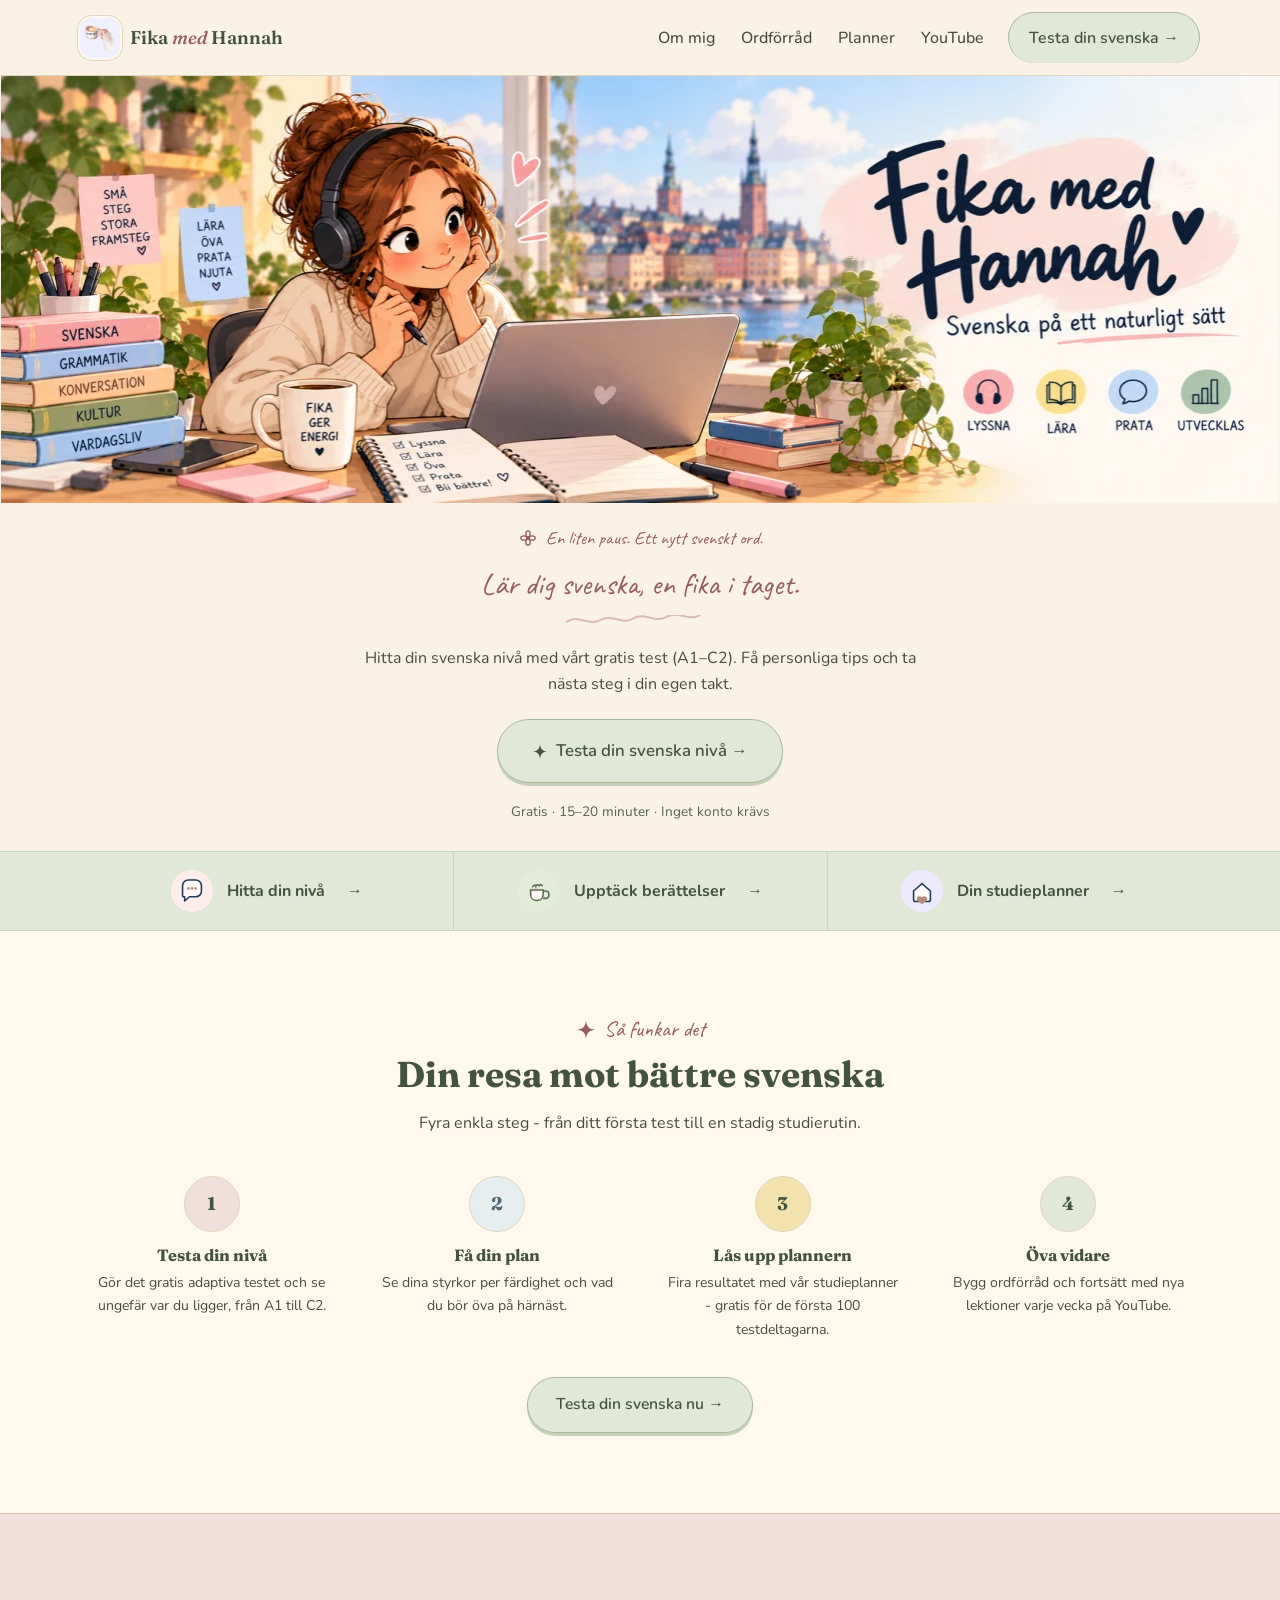
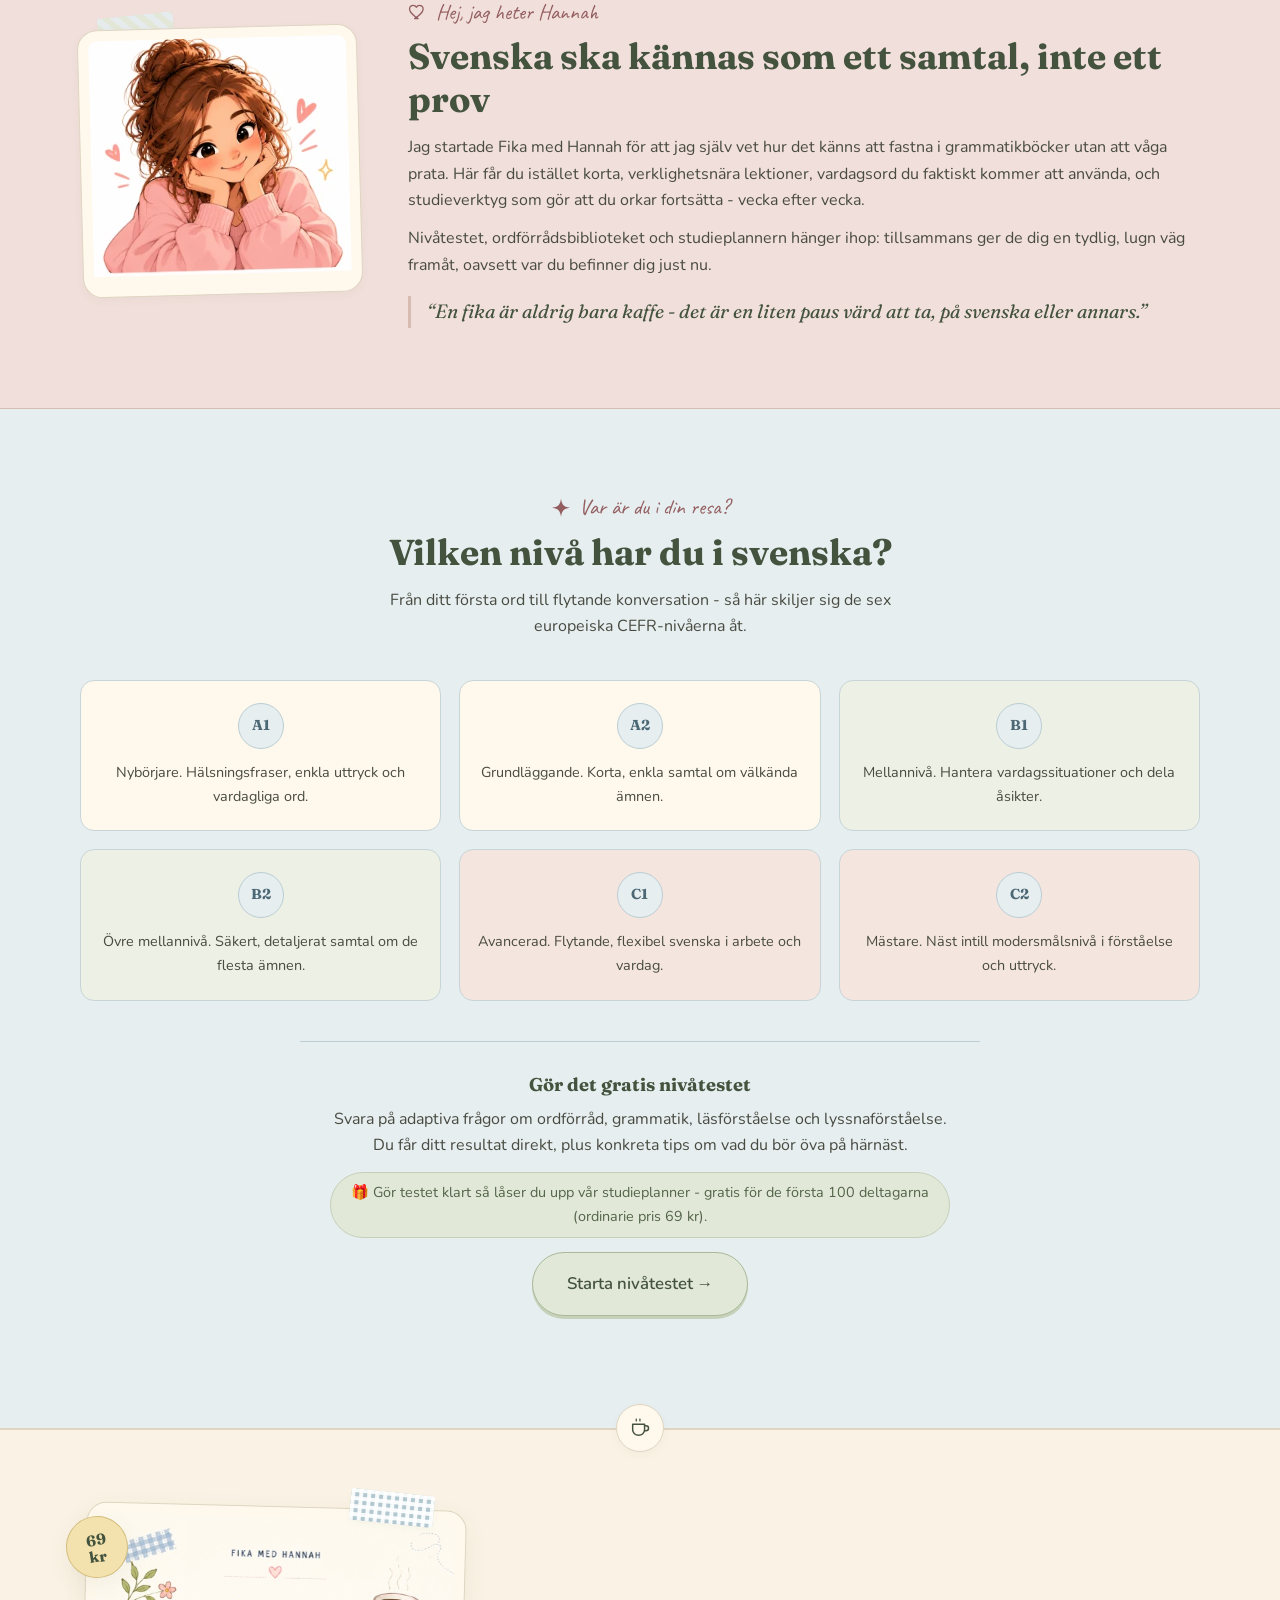
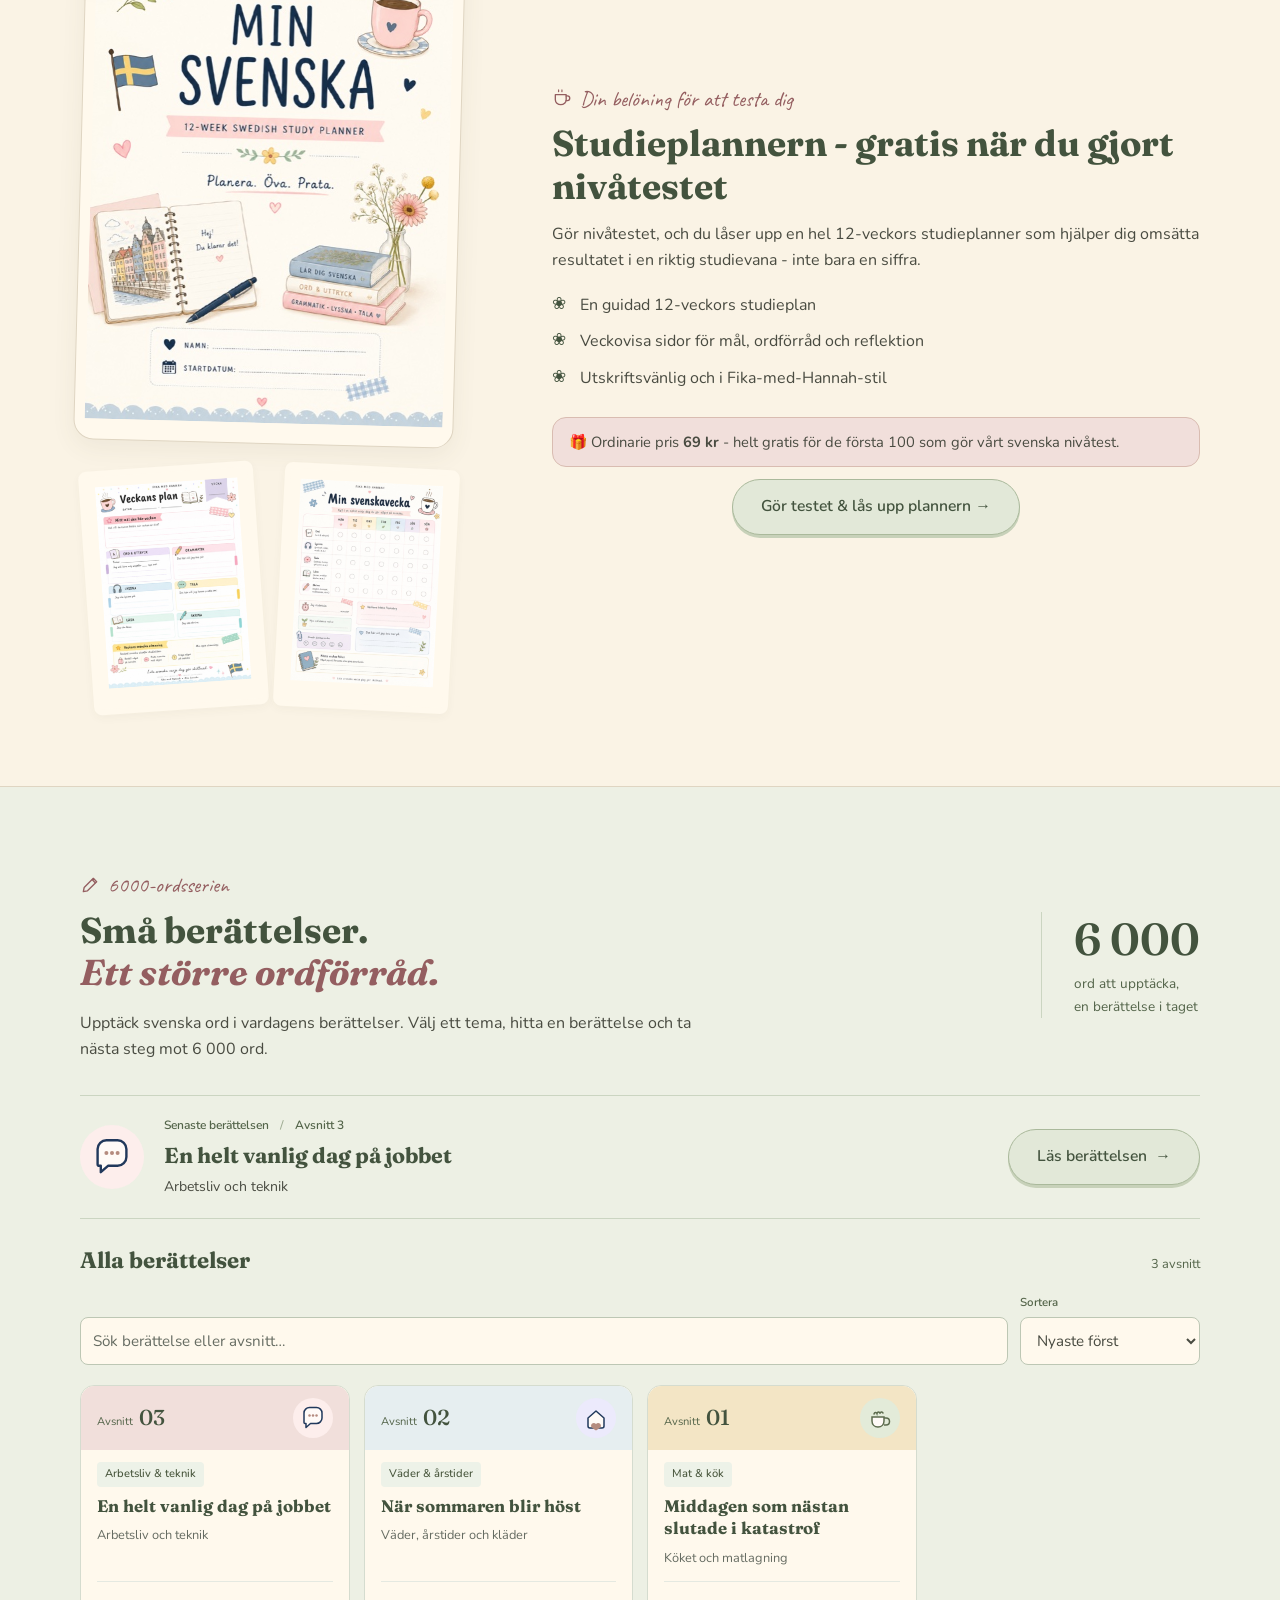
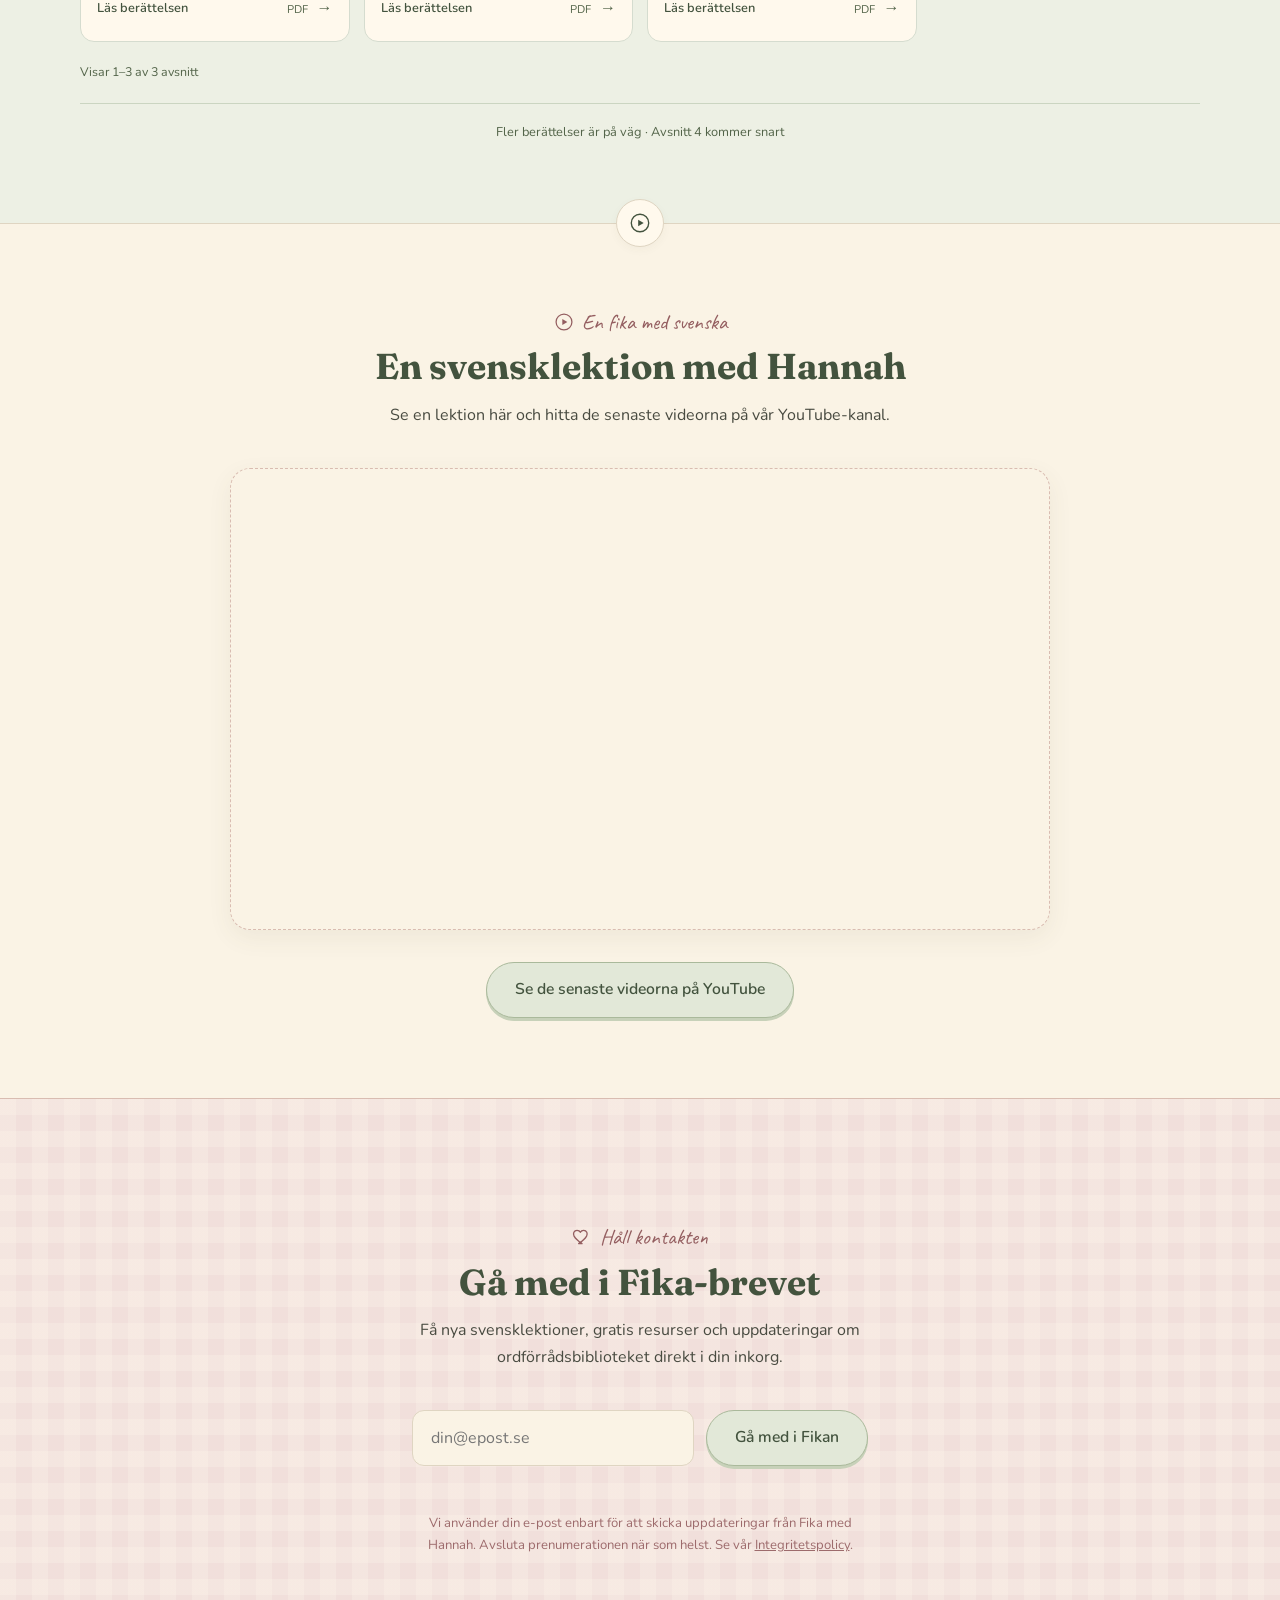
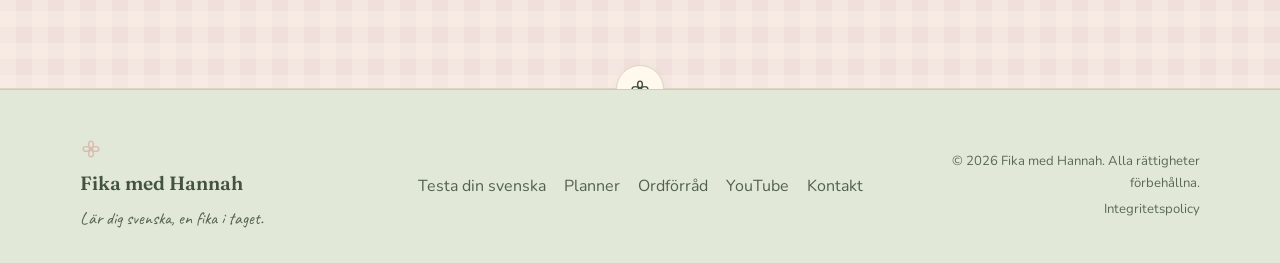
==== commit 7c8ffd58: "Remove decorative doodles from website" ====
--- a/index.html
+++ b/index.html
@@ -130,10 +130,7 @@
     </nav>
 
     <!-- ============ HOW IT WORKS ============ -->
-    <section class="section features section-doodled" id="how-it-works">
-      <div class="section-doodles" aria-hidden="true">
-        <span class="doodle-cluster"><svg class="doodle doodle-flower"><use href="#i-flower"/></svg><svg class="doodle doodle-spark"><use href="#i-star"/></svg></span>
-      </div>
+    <section class="section features" id="how-it-works">
       <div class="wrap">
         <div class="section-head center">
           <p class="eyebrow"><svg class="eyebrow-icon" aria-hidden="true"><use href="#i-star"/></svg>Så funkar det</p>
@@ -169,11 +166,7 @@
     </section>
 
     <!-- ============ ABOUT ============ -->
-    <section class="section about section-doodled" id="about">
-      <div class="section-doodles" aria-hidden="true">
-        <svg class="doodle doodle-sage"><use href="#i-mug"/></svg>
-        <span class="doodle-cluster"><svg class="doodle doodle-spark"><use href="#i-star"/></svg><svg class="doodle doodle-heart"><use href="#i-heart"/></svg></span>
-      </div>
+    <section class="section about" id="about">
       <div class="wrap about-inner">
         <div class="about-photo">
           <picture>
@@ -199,11 +192,7 @@
     </section>
 
     <!-- ============ SWEDISH LEVEL TEST ============ -->
-    <section class="section level-test alt-bg section-doodled" id="level-test">
-      <div class="section-doodles" aria-hidden="true">
-        <svg class="doodle doodle-spark"><use href="#i-star"/></svg>
-        <svg class="doodle doodle-flower"><use href="#i-flower"/></svg>
-      </div>
+    <section class="section level-test alt-bg" id="level-test">
       <div class="wrap">
         <div class="section-head center">
           <p class="eyebrow"><svg class="eyebrow-icon" aria-hidden="true"><use href="#i-star"/></svg>Var är du i din resa?</p>
@@ -231,11 +220,7 @@
 
     <!-- ============ STUDY PLANNER (paid, first 100 downloads free) ============ -->
     <div class="divider" aria-hidden="true"><span class="divider-medallion"><svg><use href="#i-mug"/></svg></span></div>
-    <section class="section planner-feature section-doodled" id="planner">
-      <div class="section-doodles" aria-hidden="true">
-        <svg class="doodle doodle-heart"><use href="#i-heart"/></svg>
-        <span class="doodle-cluster"><svg class="doodle doodle-spark"><use href="#i-star"/></svg><svg class="doodle doodle-sage"><use href="#i-mug"/></svg></span>
-      </div>
+    <section class="section planner-feature" id="planner">
       <div class="wrap planner-inner">
         <div class="planner-visual">
           <span class="price-sticker" aria-hidden="true">69<br>kr</span>
@@ -265,11 +250,7 @@
     </section>
 
     <!-- ============ VOCABULARY ============ -->
-    <section class="section vocabulary alt-bg section-doodled" id="vocabulary">
-      <div class="section-doodles" aria-hidden="true">
-        <svg class="doodle doodle-spark"><use href="#i-star"/></svg>
-        <svg class="doodle doodle-flower"><use href="#i-flower"/></svg>
-      </div>
+    <section class="section vocabulary alt-bg" id="vocabulary">
       <div class="wrap">
         <div class="vocab-heading">
           <div class="section-head">
@@ -340,11 +321,7 @@
 
     <!-- ============ SELECTED LESSON ============ -->
     <div class="divider" aria-hidden="true"><span class="divider-medallion"><svg><use href="#i-play"/></svg></span></div>
-    <section class="section latest-lesson section-doodled" id="latest-lesson">
-      <div class="section-doodles" aria-hidden="true">
-        <svg class="doodle doodle-blue"><use href="#i-mug"/></svg>
-        <span class="doodle-cluster"><svg class="doodle doodle-spark"><use href="#i-star"/></svg><svg class="doodle doodle-heart"><use href="#i-heart"/></svg></span>
-      </div>
+    <section class="section latest-lesson" id="latest-lesson">
       <div class="wrap">
         <div class="section-head center">
           <p class="eyebrow"><svg class="eyebrow-icon" aria-hidden="true"><use href="#i-play"/></svg>En fika med svenska</p>
@@ -368,11 +345,7 @@
     </section>
 
     <!-- ============ EMAIL SIGNUP ============ -->
-    <section class="section signup alt-bg section-doodled" id="signup">
-      <div class="section-doodles" aria-hidden="true">
-        <span class="doodle-cluster"><svg class="doodle doodle-flower"><use href="#i-flower"/></svg><svg class="doodle doodle-spark"><use href="#i-star"/></svg></span>
-        <svg class="doodle doodle-heart"><use href="#i-heart"/></svg>
-      </div>
+    <section class="section signup alt-bg" id="signup">
       <div class="wrap signup-inner">
         <div class="section-head center">
           <p class="eyebrow"><svg class="eyebrow-icon" aria-hidden="true"><use href="#i-heart"/></svg>Håll kontakten</p>
--- a/styles.css
+++ b/styles.css
@@ -119,37 +119,6 @@
   margin: 0 0 6px;
 }
 .eyebrow-icon { width: 20px; height: 20px; flex-shrink: 0; color: var(--rose); }
-
-.section-doodled { position: relative; }
-.section-doodles {
-  position: absolute;
-  top: 18px;
-  left: 50%;
-  transform: translateX(-50%);
-  width: 100%;
-  max-width: var(--max-width);
-  height: 44px;
-  padding: 0 24px;
-  display: flex;
-  align-items: center;
-  justify-content: space-between;
-  pointer-events: none;
-  user-select: none;
-}
-.doodle-cluster { display: flex; align-items: center; gap: 12px; }
-.doodle { display: block; width: 36px; height: 36px; flex-shrink: 0; color: var(--rose); opacity: .6; transform: rotate(-12deg); }
-.doodle-flower { width: 44px; height: 44px; color: #b58075; transform: rotate(14deg); }
-.doodle-heart { transform: rotate(12deg); }
-.doodle-spark { width: 22px; height: 22px; color: #b48a36; transform: rotate(8deg); }
-.doodle-blue { color: var(--blue-ink); transform: rotate(12deg); }
-.doodle-sage { color: var(--sage-ink); }
-@media (max-width: 780px) {
-  .section-doodles { top: 8px; height: 30px; padding-inline: 20px; }
-  .doodle { width: 26px; height: 26px; }
-  .doodle-flower { width: 30px; height: 30px; }
-  .doodle-spark { width: 16px; height: 16px; }
-  .doodle-cluster { gap: 8px; }
-}
 
 /* small decorative squiggle used under the hero tagline */
 .tagline-swirl { display: block; width: 150px; height: 12px; color: var(--rose-light); margin: -6px 0 18px; }
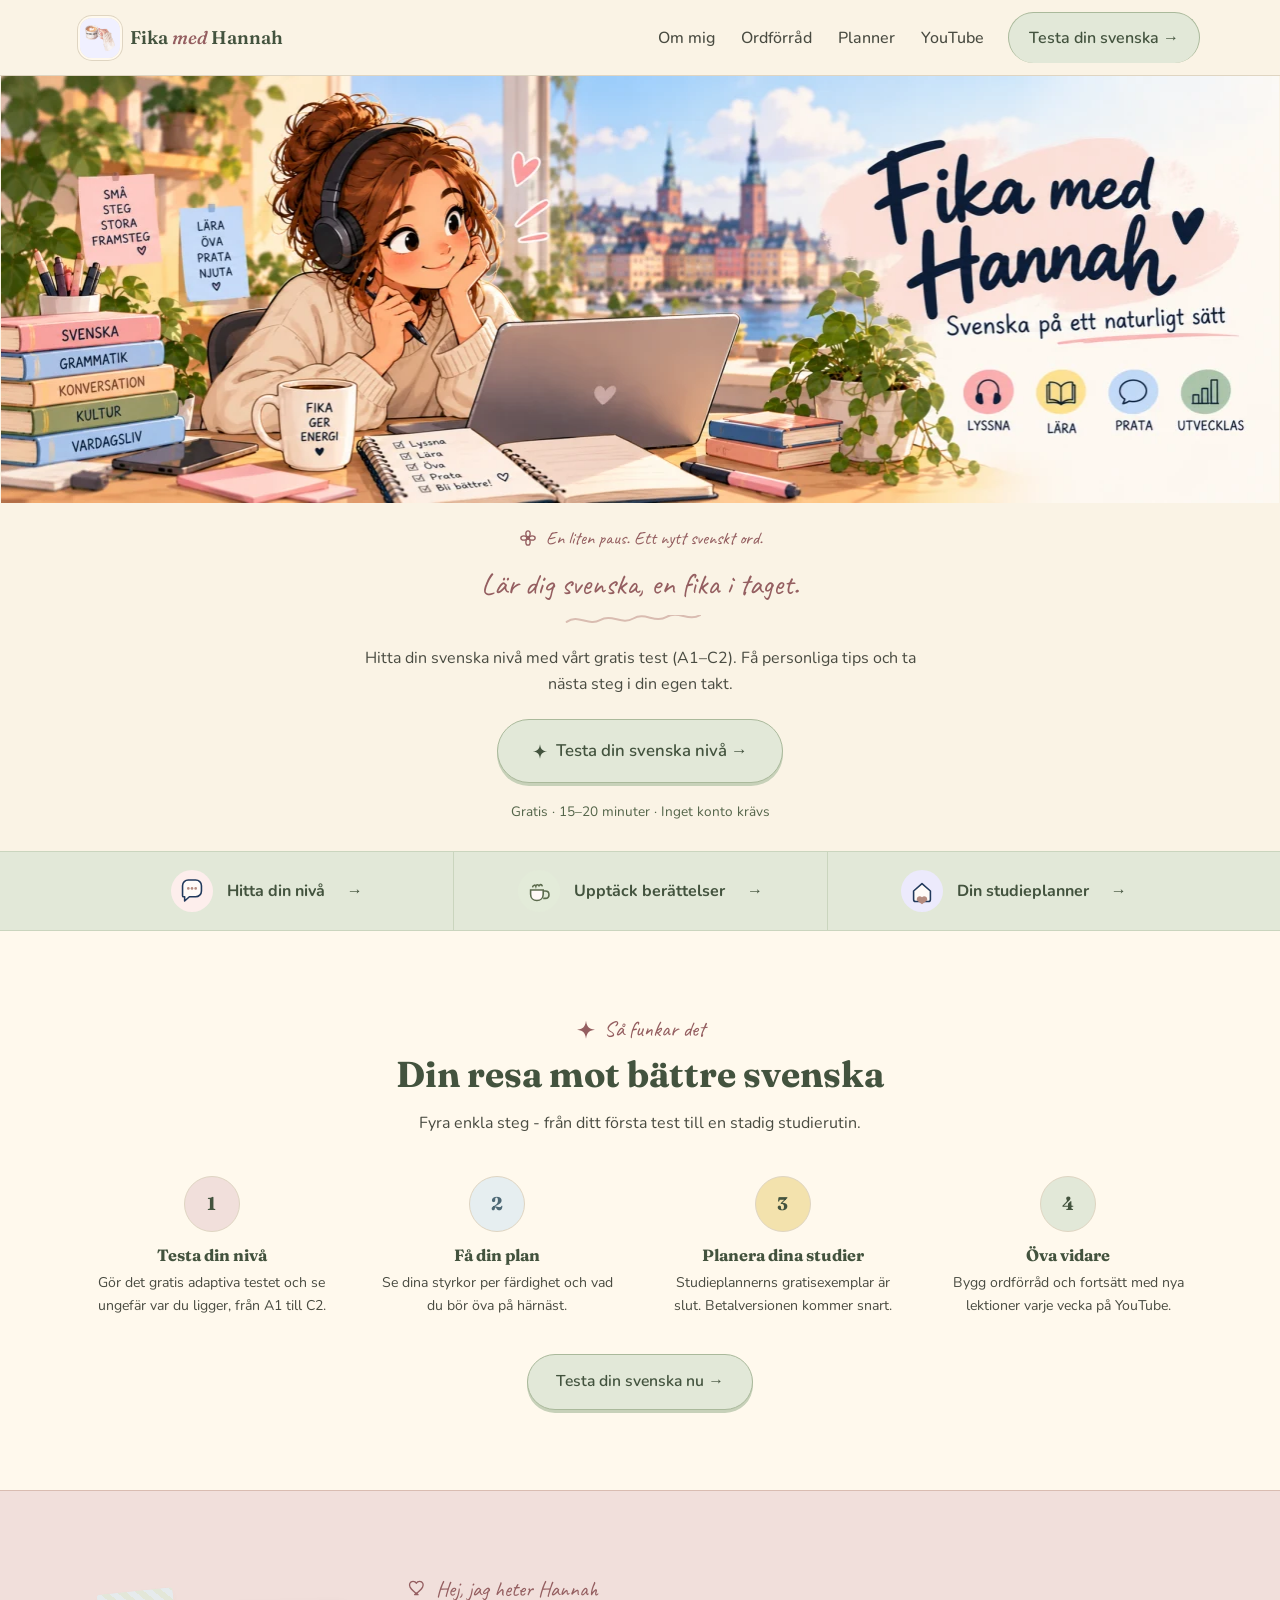
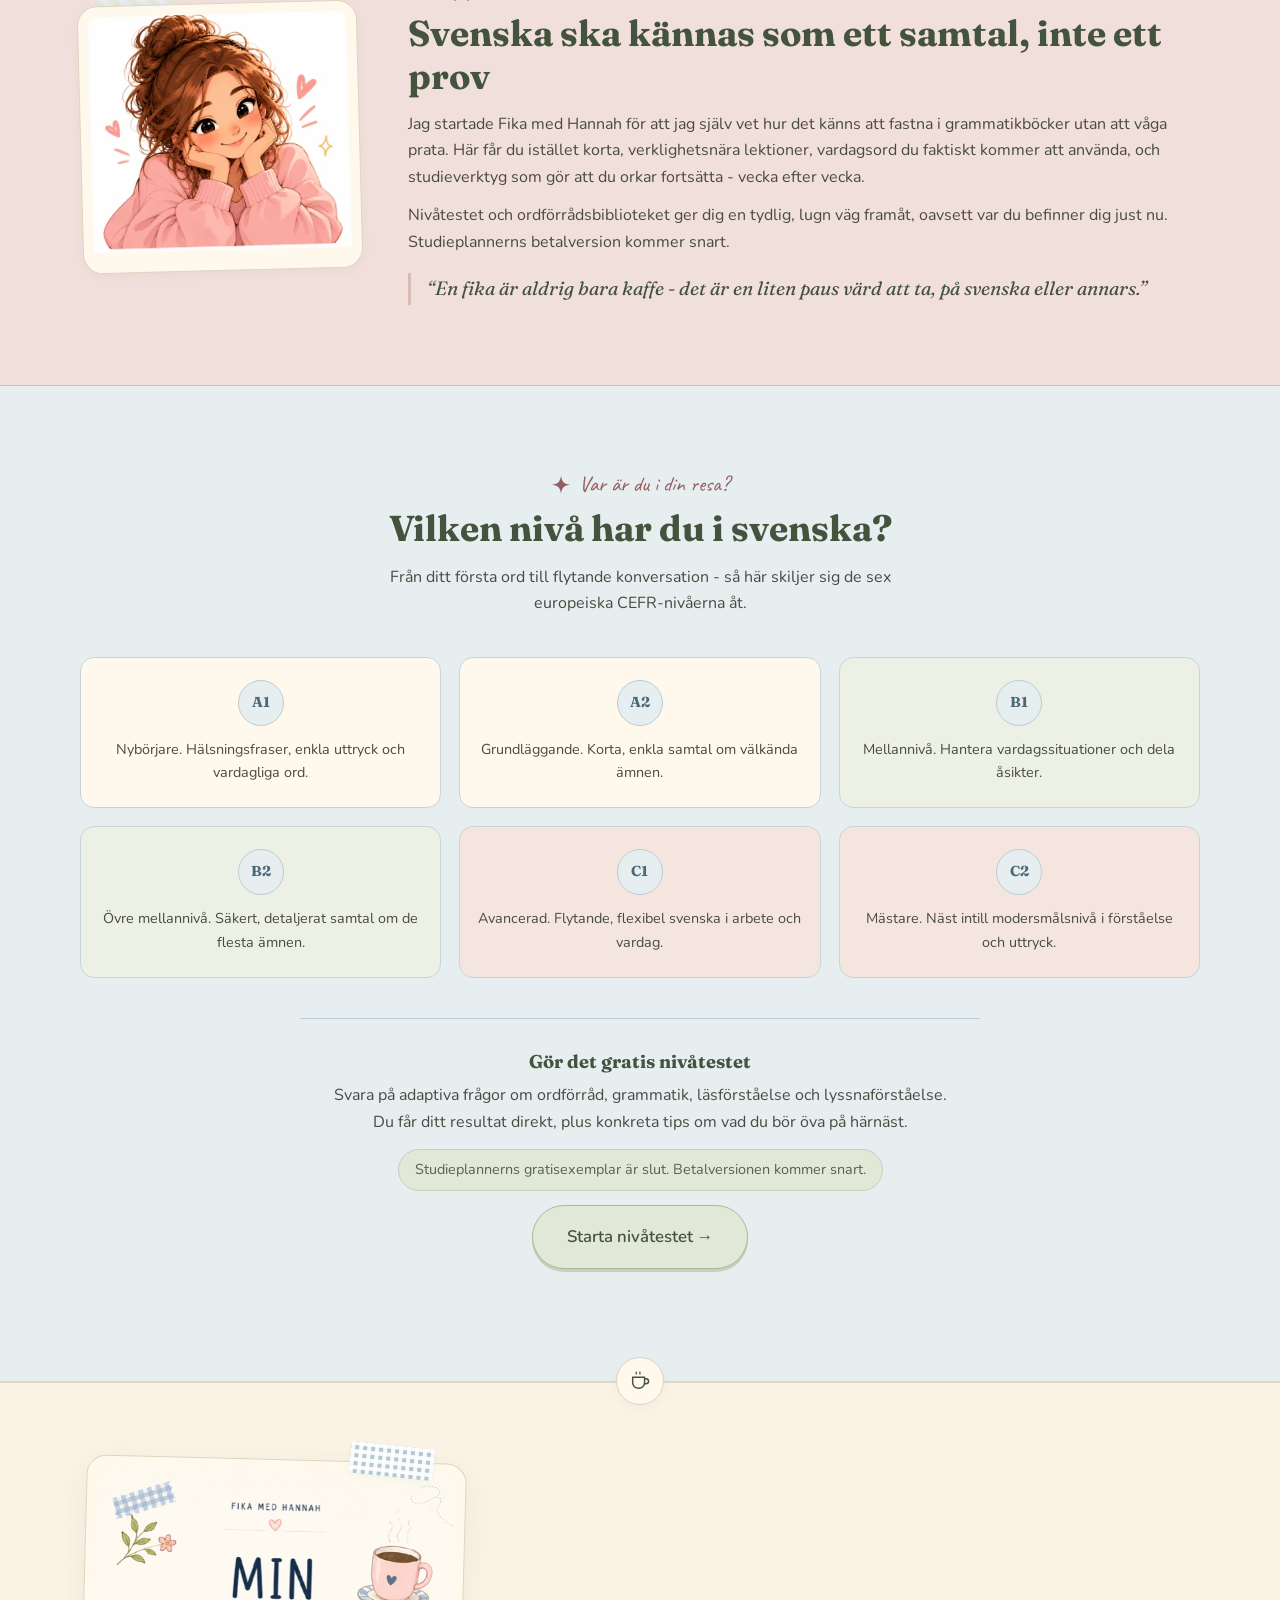
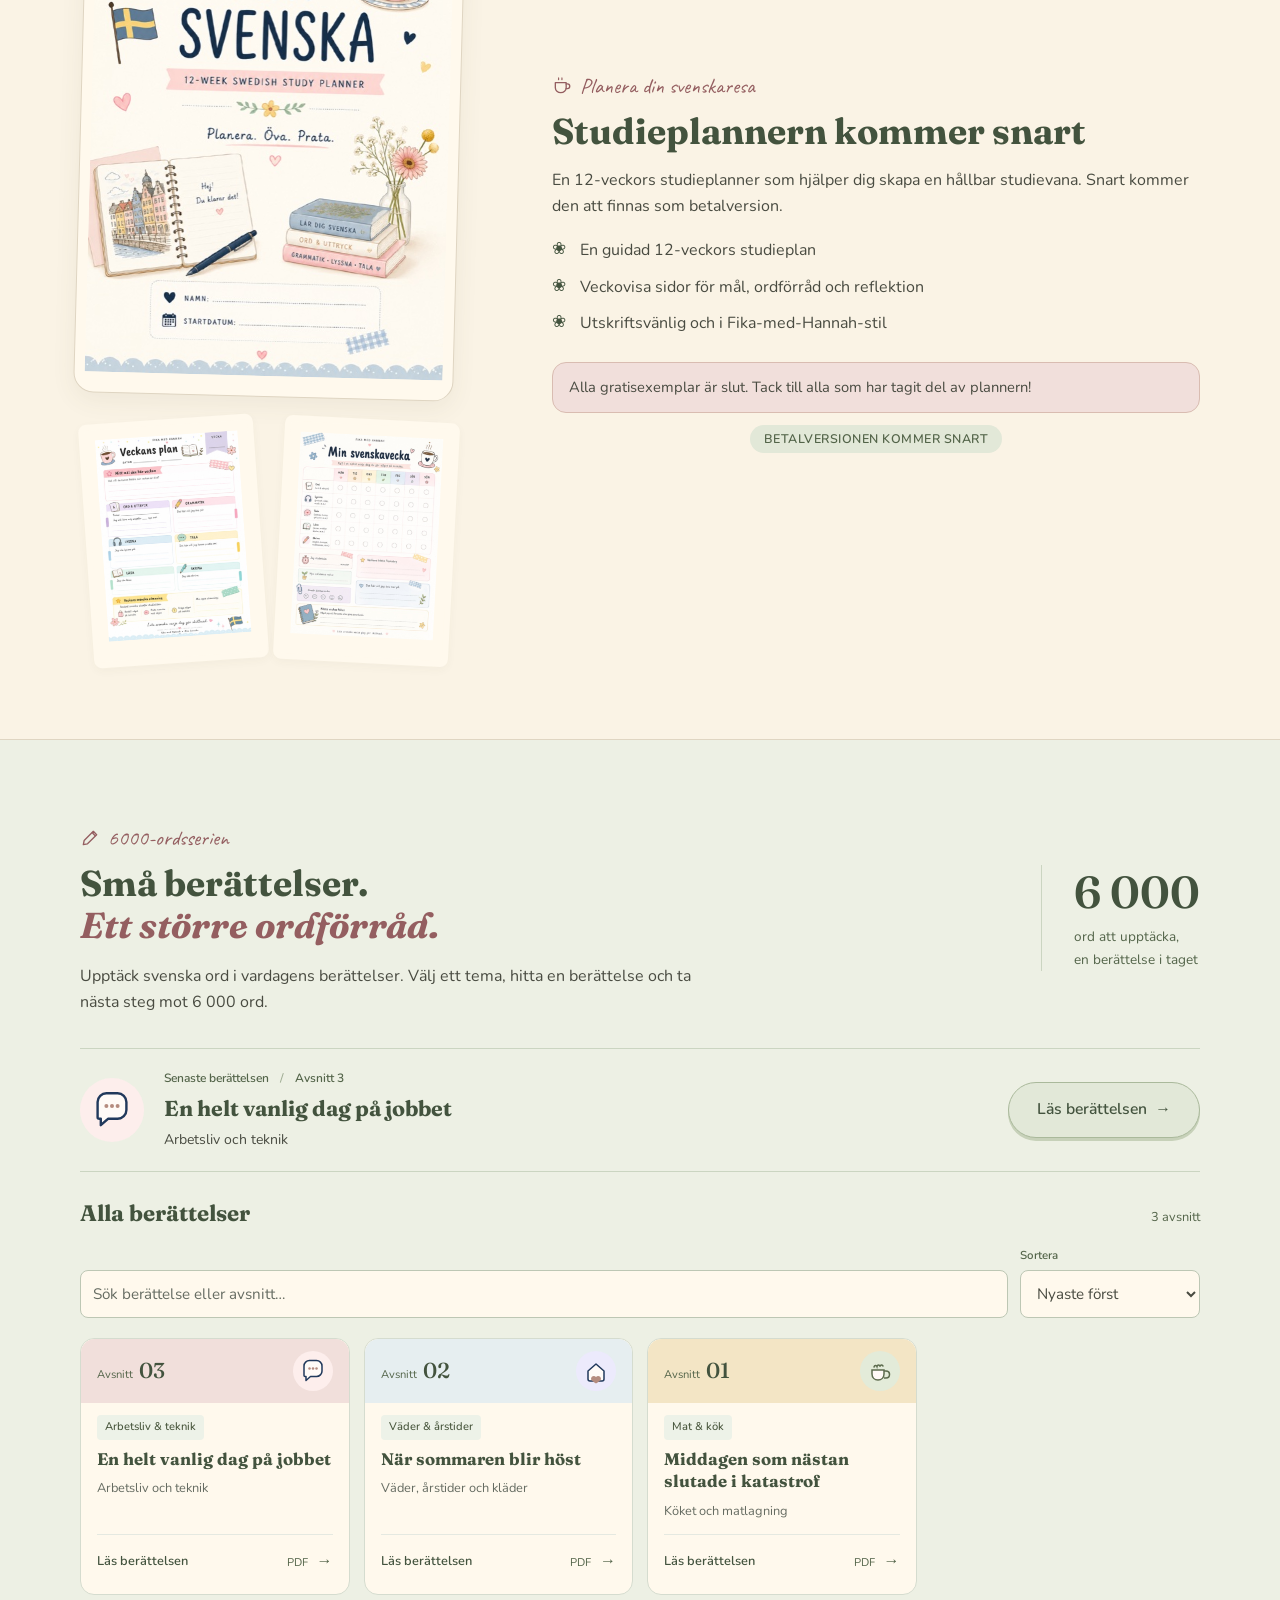
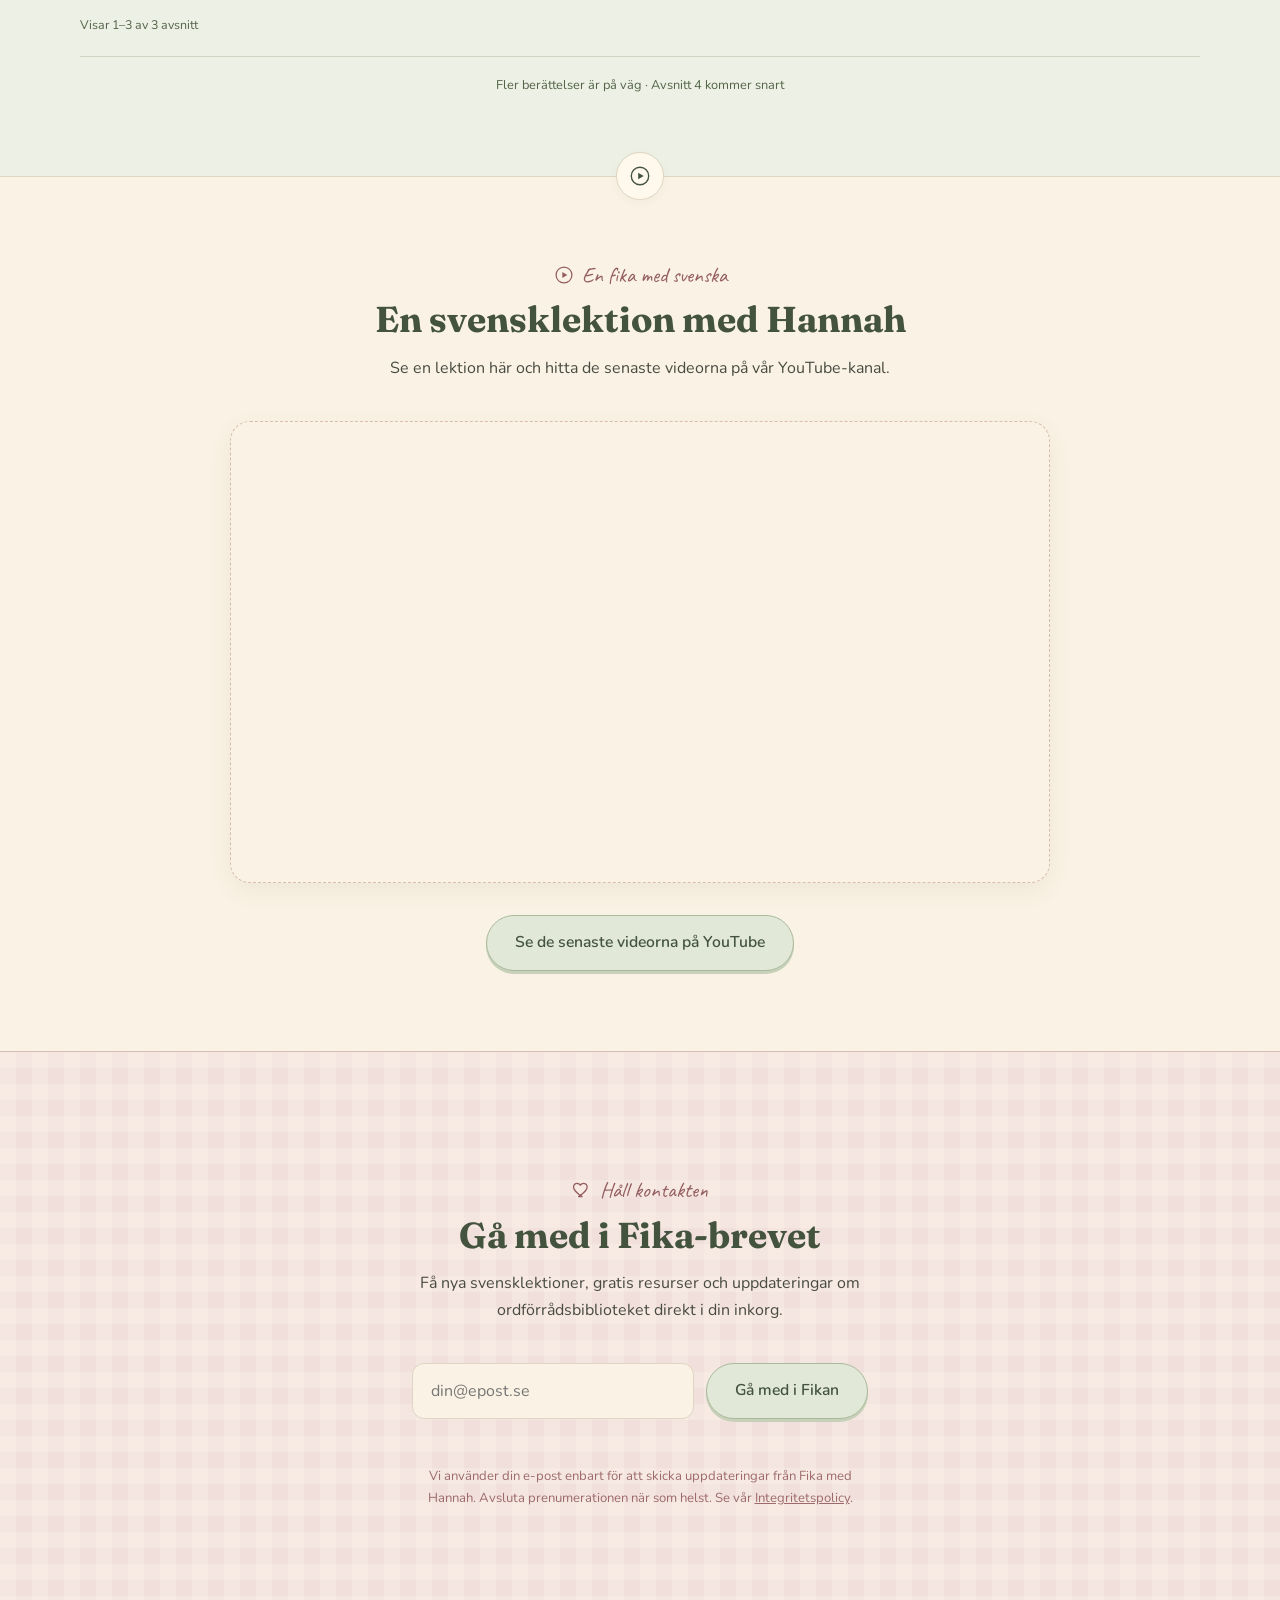
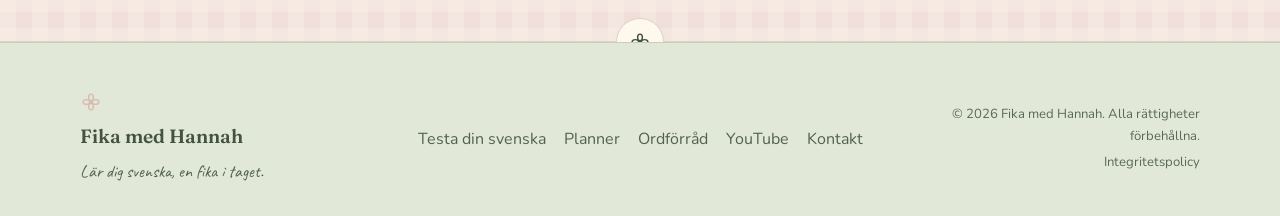
==== commit 61eb5631: "Pause planner claims and refresh cached styles" ====
--- a/index.html
+++ b/index.html
@@ -4,12 +4,12 @@
   <meta charset="UTF-8">
   <title>Fika med Hannah - Lär dig svenska, en fika i taget</title>
   <meta name="viewport" content="width=device-width, initial-scale=1.0">
-  <meta name="description" content="Gör Fika med Hannahs gratis svenska nivåtest (A1–C2), få personliga rekommendationer och lås upp en gratis studieplanner - lär dig svenska, en fika i taget.">
+  <meta name="description" content="Gör Fika med Hannahs gratis svenska nivåtest (A1–C2) och få personliga rekommendationer. Studieplannerns gratisexemplar är slut och betalversionen kommer snart.">
   <meta name="theme-color" content="#fdeeec">
 
   <!-- Open Graph / social preview - replace og:image with a real 1200x630 brand image later -->
   <meta property="og:title" content="Fika med Hannah - Testa din svenska nivå, gratis">
-  <meta property="og:description" content="Gör det gratis svenska nivåtestet (A1–C2) och lås upp en gratis studieplanner från Fika med Hannah.">
+  <meta property="og:description" content="Testa din svenska nivå gratis och få personliga rekommendationer. Studieplannerns gratisexemplar är slut och betalversionen kommer snart.">
   <meta property="og:type" content="website">
   <meta property="og:image" content="assets/logo.png">
 
@@ -21,7 +21,7 @@
   <link rel="preconnect" href="https://fonts.gstatic.com" crossorigin>
   <link href="https://fonts.googleapis.com/css2?family=Fraunces:opsz,wght@9..144,500;9..144,600;9..144,700&family=Nunito:wght@400;500;600;700;800&family=Caveat:wght@600&display=swap" rel="stylesheet">
 
-  <link rel="stylesheet" href="styles.css">
+  <link rel="stylesheet" href="styles.css?v=21315a2e">
 </head>
 <body>
 
@@ -150,8 +150,8 @@
           </li>
           <li class="feature-card">
             <span class="feature-icon feature-icon-num">3</span>
-            <h3>Lås upp plannern</h3>
-            <p>Fira resultatet med vår studieplanner - gratis för de första 100 testdeltagarna.</p>
+            <h3>Planera dina studier</h3>
+            <p>Studieplannerns gratisexemplar är slut. Betalversionen kommer snart.</p>
           </li>
           <li class="feature-card">
             <span class="feature-icon feature-icon-num">4</span>
@@ -183,8 +183,8 @@
             faktiskt kommer att använda, och studieverktyg som gör att du orkar fortsätta - vecka efter vecka.
           </p>
           <p>
-            Nivåtestet, ordförrådsbiblioteket och studieplannern hänger ihop: tillsammans ger de dig en
-            tydlig, lugn väg framåt, oavsett var du befinner dig just nu.
+            Nivåtestet och ordförrådsbiblioteket ger dig en tydlig, lugn väg framåt,
+            oavsett var du befinner dig just nu. Studieplannerns betalversion kommer snart.
           </p>
           <p class="pull-quote">&ldquo;En fika är aldrig bara kaffe - det är en liten paus värd att ta, på svenska eller annars.&rdquo;</p>
         </div>
@@ -212,18 +212,17 @@
         <div class="lt-cta-panel center">
           <h3>Gör det gratis nivåtestet</h3>
           <p>Svara på adaptiva frågor om ordförråd, grammatik, läsförståelse och lyssnaförståelse. Du får ditt resultat direkt, plus konkreta tips om vad du bör öva på härnäst.</p>
-          <p class="lt-bonus-note">🎁 Gör testet klart så låser du upp vår studieplanner - gratis för de första 100 deltagarna (ordinarie pris 69 kr).</p>
+          <p class="lt-bonus-note">Studieplannerns gratisexemplar är slut. Betalversionen kommer snart.</p>
           <a class="btn btn-primary btn-large" href="level-test/">Starta nivåtestet &rarr;</a>
         </div>
       </div>
     </section>
 
-    <!-- ============ STUDY PLANNER (paid, first 100 downloads free) ============ -->
+    <!-- ============ STUDY PLANNER ============ -->
     <div class="divider" aria-hidden="true"><span class="divider-medallion"><svg><use href="#i-mug"/></svg></span></div>
     <section class="section planner-feature" id="planner">
       <div class="wrap planner-inner">
         <div class="planner-visual">
-          <span class="price-sticker" aria-hidden="true">69<br>kr</span>
           <img src="assets/planner-cover.jpg" alt="Cover of the Min Svenska 12-week Swedish study planner by Fika med Hannah" width="509" height="720">
           <div class="planner-gallery">
             <img src="assets/planner-preview-1.jpg" alt="A weekly planning page inside the study planner, with a colour-coded day-by-day study schedule" width="452" height="640">
@@ -231,19 +230,18 @@
           </div>
         </div>
         <div class="planner-copy">
-          <p class="eyebrow"><svg class="eyebrow-icon" aria-hidden="true"><use href="#i-mug"/></svg>Din belöning för att testa dig</p>
-          <h2>Studieplannern - gratis när du gjort nivåtestet</h2>
-          <p>Gör nivåtestet, och du låser upp en hel 12-veckors studieplanner som hjälper dig omsätta resultatet i en riktig studievana - inte bara en siffra.</p>
+          <p class="eyebrow"><svg class="eyebrow-icon" aria-hidden="true"><use href="#i-mug"/></svg>Planera din svenskaresa</p>
+          <h2>Studieplannern kommer snart</h2>
+          <p>En 12-veckors studieplanner som hjälper dig skapa en hållbar studievana. Snart kommer den att finnas som betalversion.</p>
           <ul class="planner-points">
             <li>En guidad 12-veckors studieplan</li>
             <li>Veckovisa sidor för mål, ordförråd och reflektion</li>
             <li>Utskriftsvänlig och i Fika-med-Hannah-stil</li>
           </ul>
-          <p class="planner-offer">🎁 Ordinarie pris <strong>69 kr</strong> - helt gratis för de första 100 som gör vårt svenska nivåtest.</p>
+          <p class="planner-offer">Alla gratisexemplar är slut. Tack till alla som har tagit del av plannern!</p>
 
           <div class="center planner-cta">
-            <a class="btn btn-primary" href="level-test/" aria-describedby="plannerClaimCount">Gör testet &amp; lås upp plannern &rarr;</a>
-            <p class="soon-badge is-hidden" id="plannerClaimCount"></p>
+            <p class="soon-badge" id="plannerClaimCount">Betalversionen kommer snart</p>
           </div>
         </div>
       </div>
@@ -403,6 +401,5 @@
   </footer>
 
   <script src="script.js"></script>
-  <script type="module" src="assets/js/planner-claim-count.js"></script>
 </body>
 </html>
